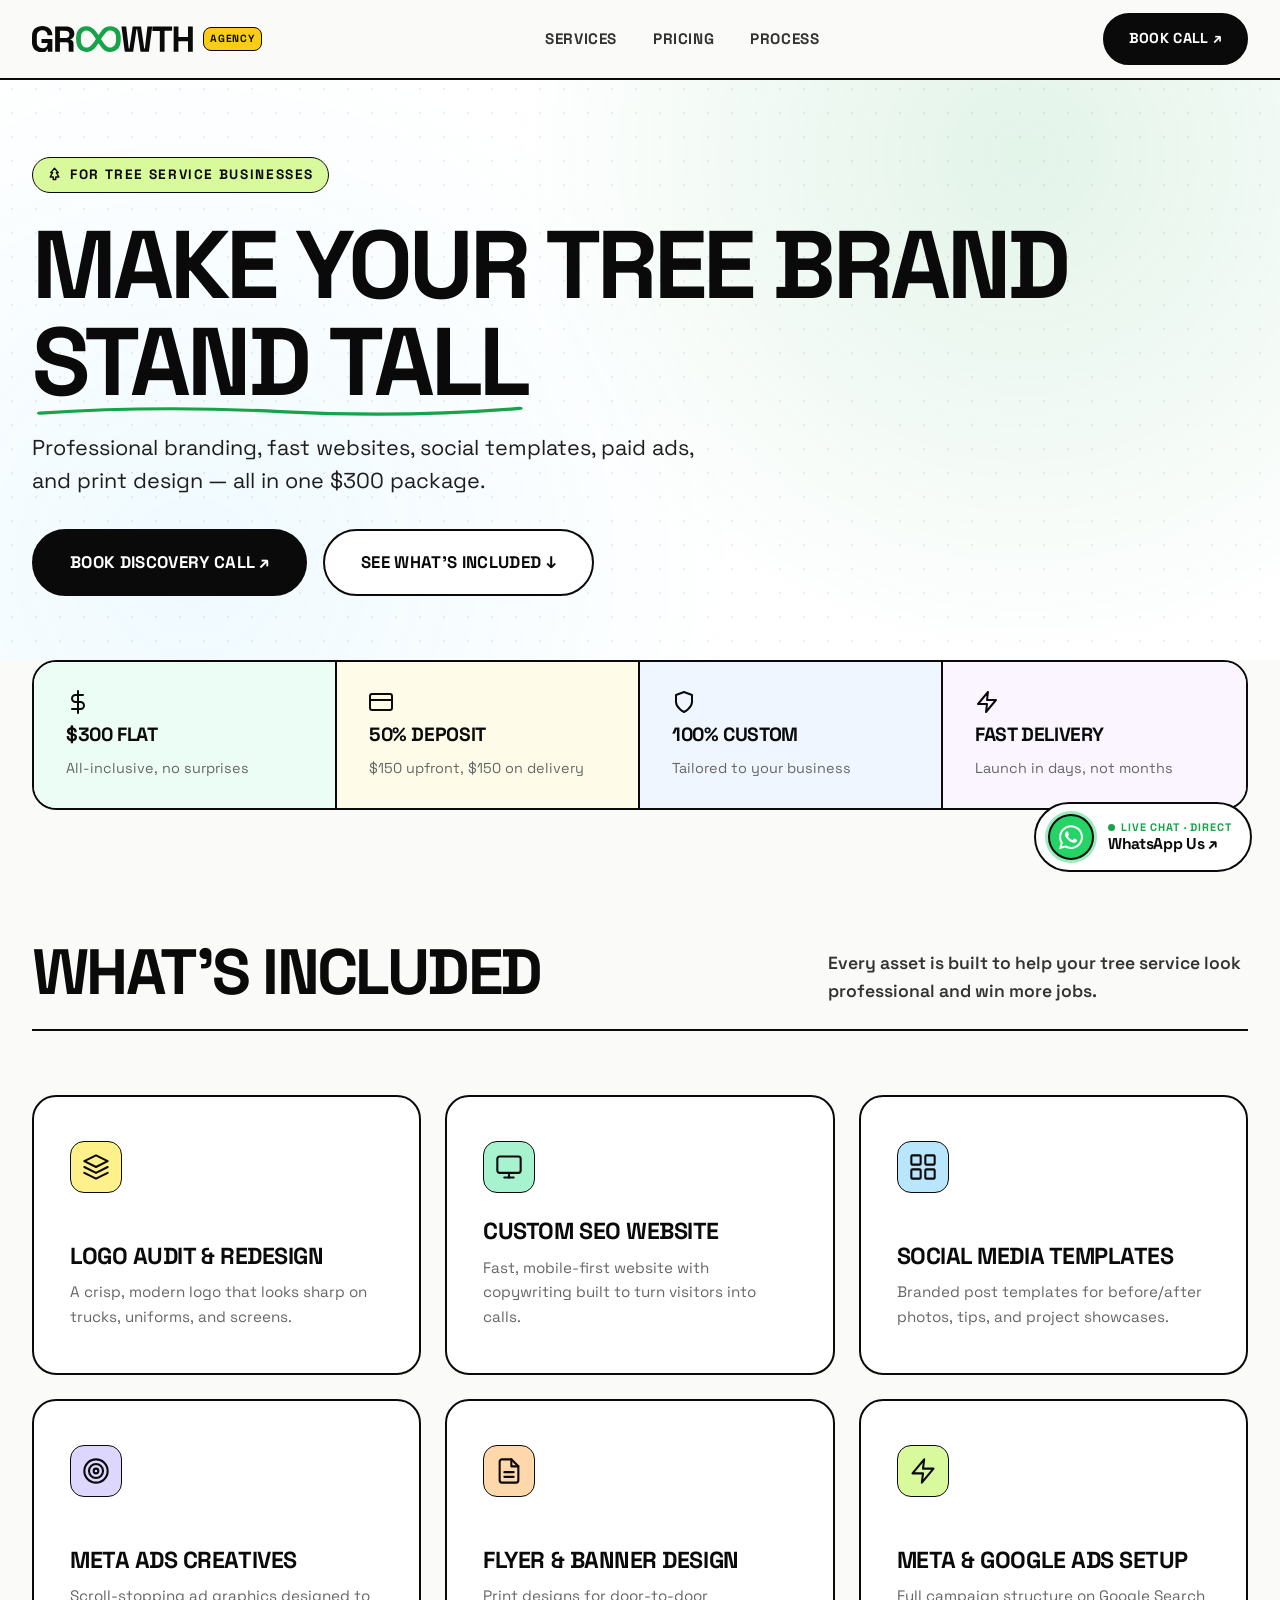
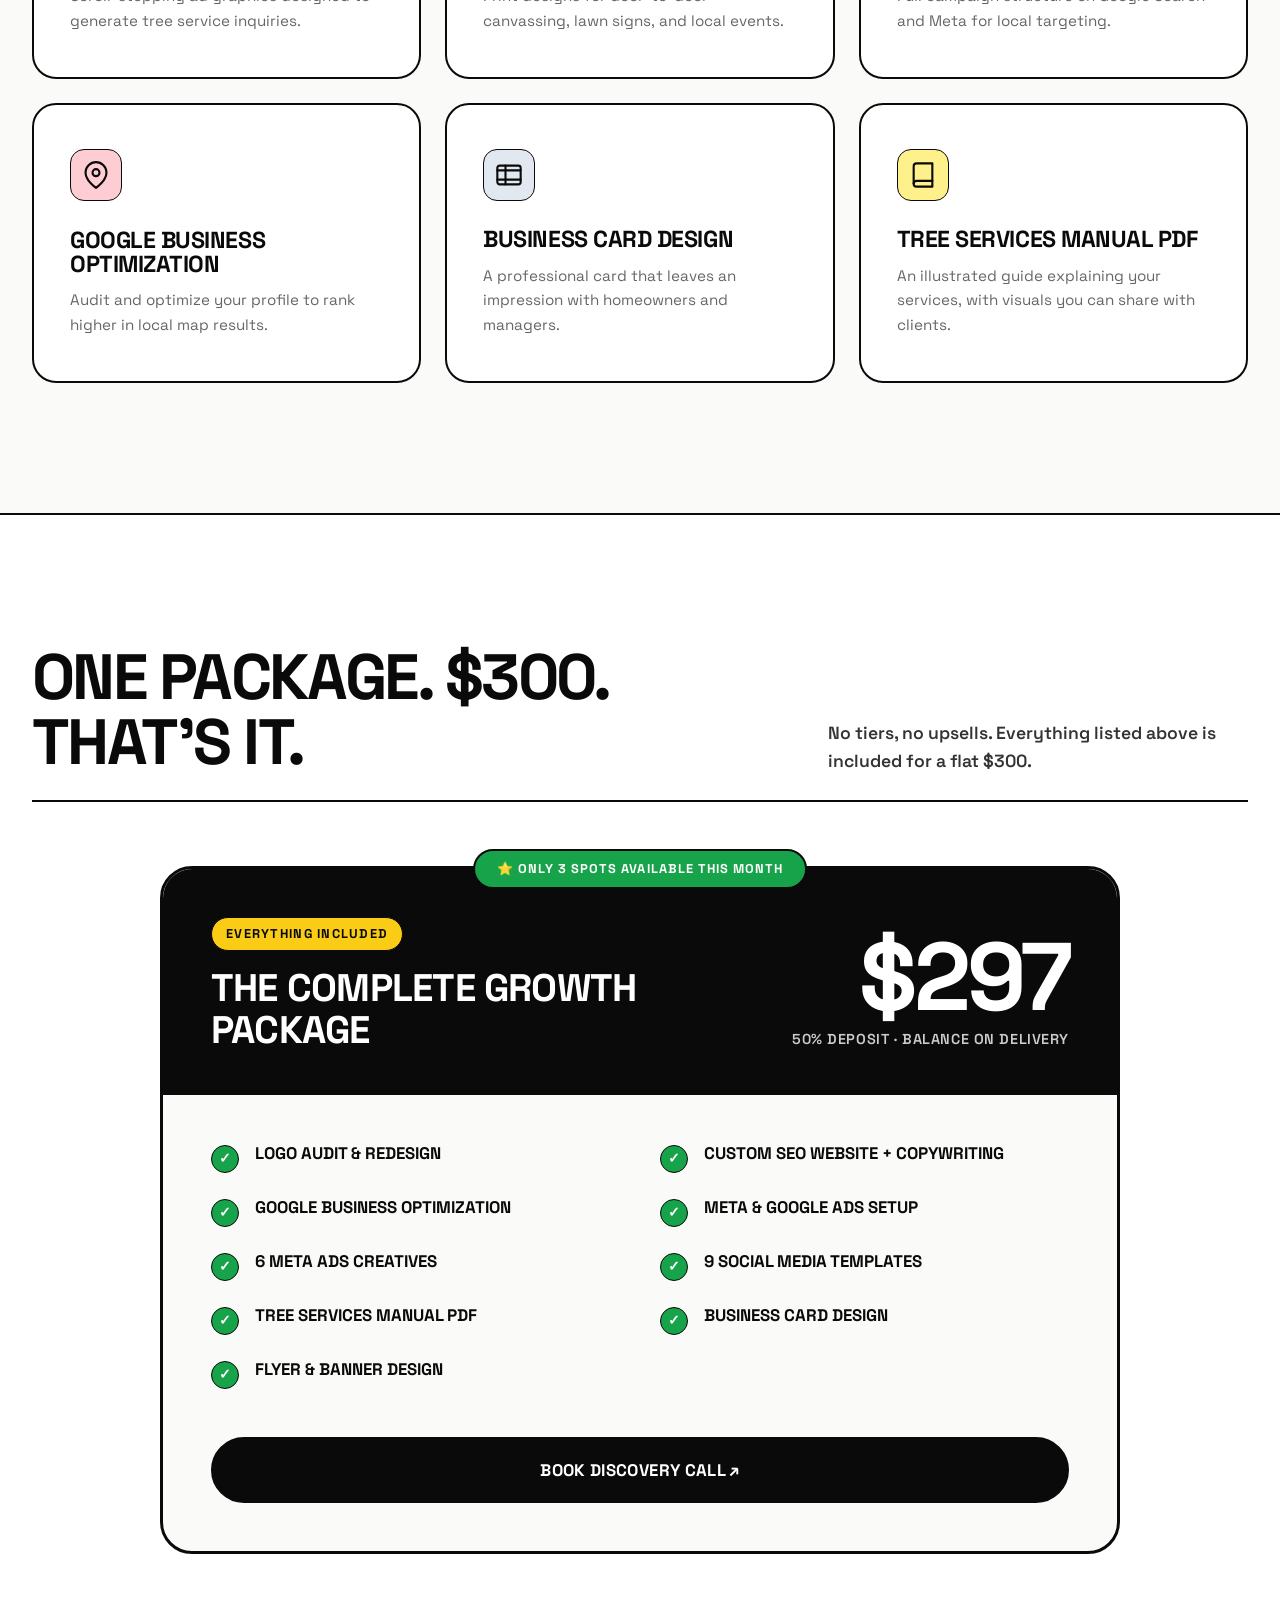
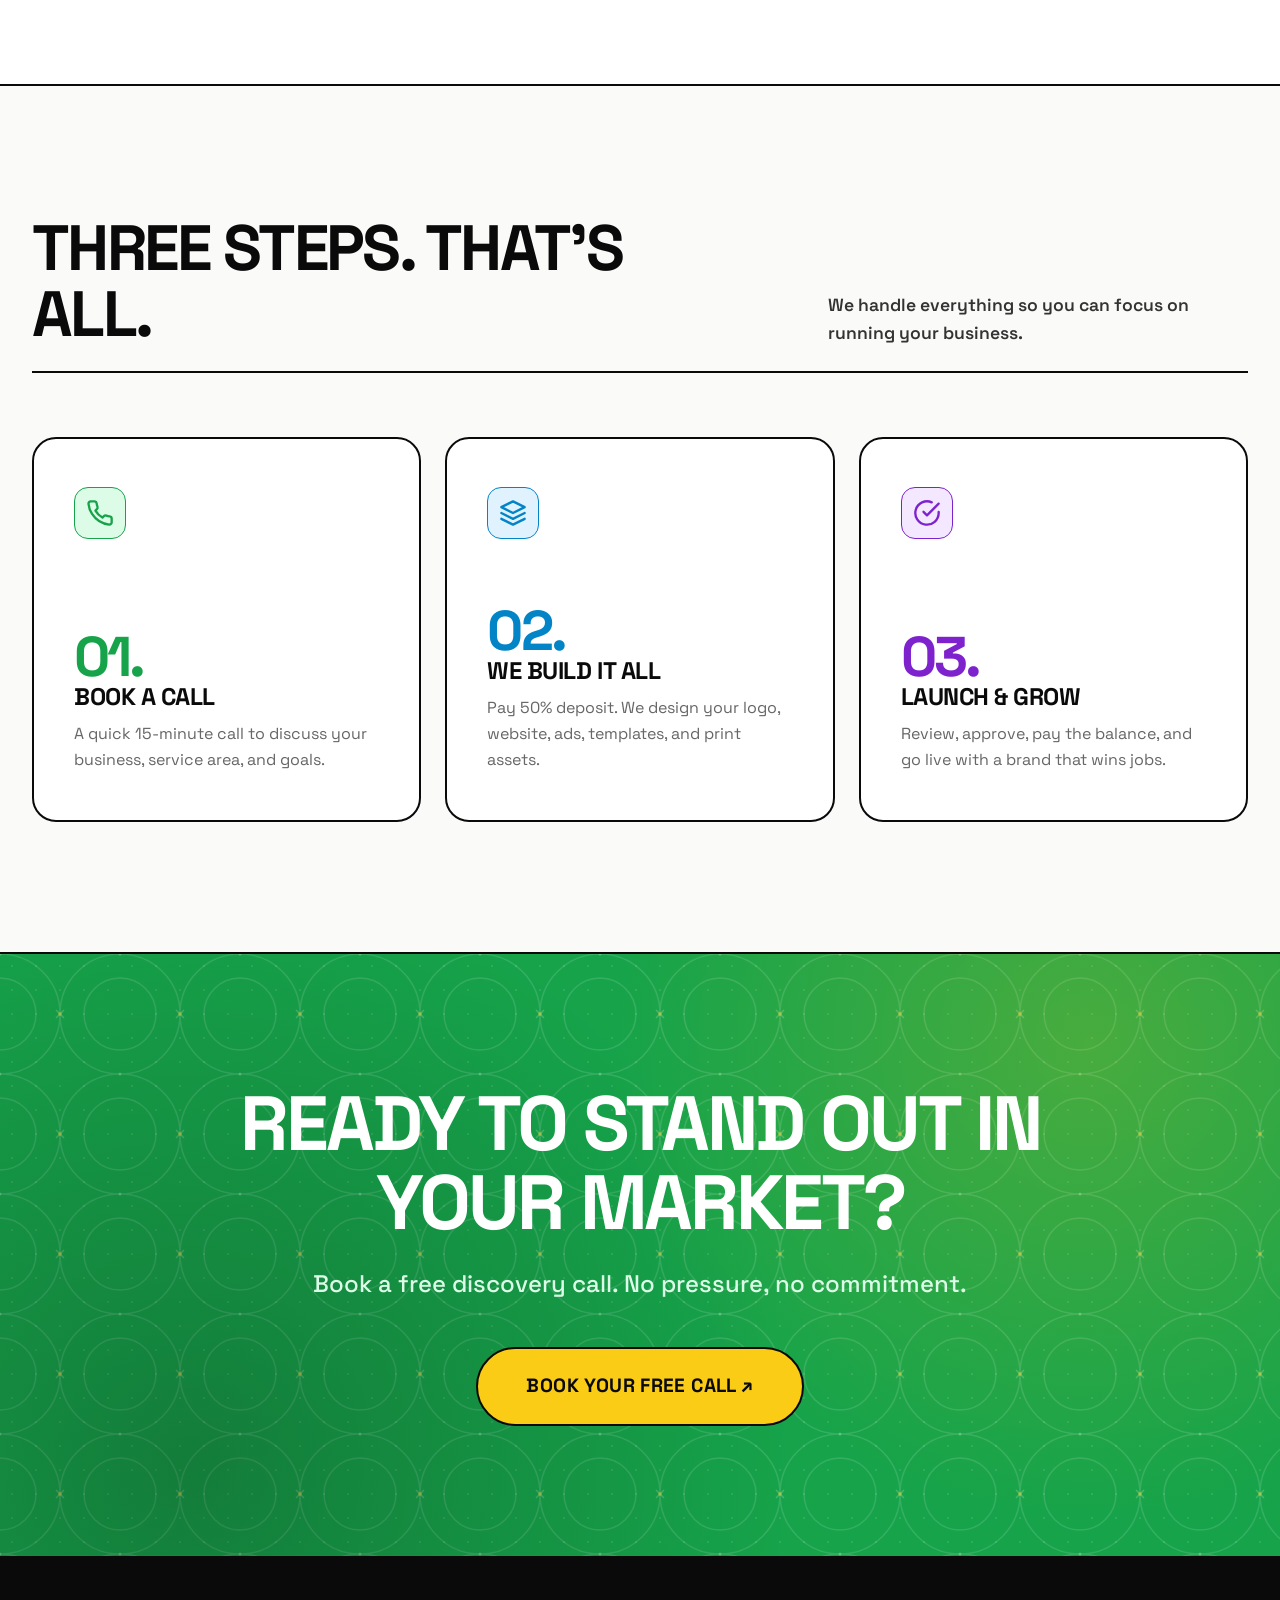
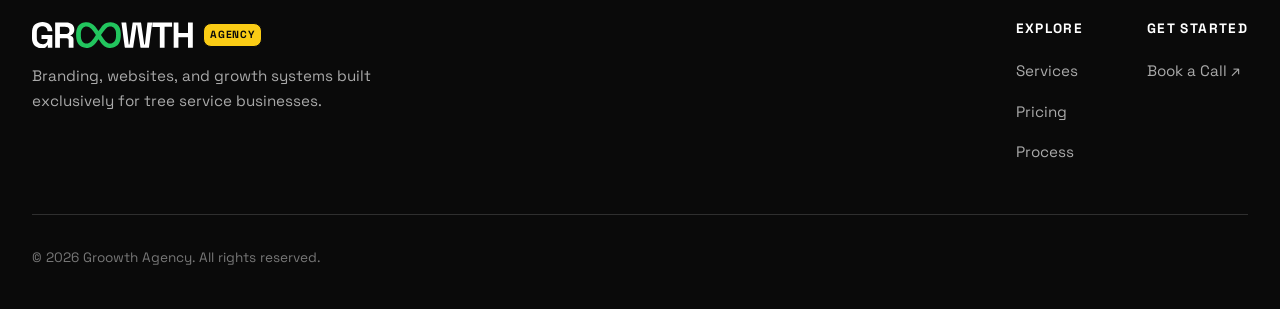
==== index.html @ 5b9cfdd3 "Update swiss-label badge SVG icon to evergreen tree icon" ====
<!DOCTYPE html>
<html lang="en">

<head>
    <meta charset="UTF-8">
    <meta name="viewport" content="width=device-width, initial-scale=1.0">

    <!-- SEO & Performance -->
    <title>Groowth — Branding & Growth for Tree Service Businesses</title>
    <meta name="description"
        content="We help tree service businesses stand out with professional branding, fast SEO websites, social media, paid ads, and print design. One $300 package covers everything.">
    <meta name="keywords"
        content="tree service branding, arborist marketing, tree service website design, tree care visual identity, tree company marketing">

    <!-- Open Graph -->
    <meta property="og:title" content="Groowth — Make Your Tree Brand Stand Tall">
    <meta property="og:description"
        content="Professional branding, SEO website, social media templates, paid ads creatives, and print design for tree service businesses. One package, $300.">
    <meta property="og:type" content="website">
    <meta property="og:locale" content="en_US">

    <!-- Twitter Card -->
    <meta name="twitter:card" content="summary_large_image">
    <meta name="twitter:title" content="Groowth — Make Your Tree Brand Stand Tall">
    <meta name="twitter:description"
        content="Professional branding, SEO website, social media templates, paid ads creatives, and print design for tree service businesses. One package, $300.">

    <!-- Space Grotesk Google Font -->
    <link rel="preconnect" href="https://fonts.googleapis.com">
    <link rel="preconnect" href="https://fonts.gstatic.com" crossorigin>
    <link href="https://fonts.googleapis.com/css2?family=Space+Grotesk:wght@400;500;600;700;800&display=swap"
        rel="stylesheet">

    <!-- Favicon -->
    <link rel="icon"
        href="data:image/svg+xml,<svg xmlns='http://www.w3.org/2000/svg' viewBox='0 0 100 100'><text y='.9em' font-size='90'>🌲</text></svg>">

    <!-- Styles -->
    <link rel="stylesheet" href="style.css">
</head>

<body>

    <!-- ====== Navigation ====== -->
    <header id="navbar" aria-label="Main Navigation">
        <div class="container nav-container">
            <a href="#" class="logo" aria-label="Groowth Home">
                <svg class="logo-svg" viewBox="0 0 1993 327" fill="none" xmlns="http://www.w3.org/2000/svg">
                    <path class="logo-accent-vector"
                        d="M822.926 111.334C834.736 95.1037 845.796 79.0437 857.756 63.7037C874.086 42.7537 892.686 23.9437 917.716 13.5637C965.316 -6.18627 1010.85 -1.48627 1052.52 28.9437C1076.59 46.5237 1090.03 72.1337 1095.05 100.934C1102.07 141.234 1102.49 182.014 1093.5 222.164C1086.06 255.384 1068.71 282.884 1039.75 301.764C1014.28 318.374 986.026 324.004 955.766 321.464C913.956 317.944 883.346 295.834 858.856 263.744C847.546 248.934 837.406 233.224 826.736 217.924C825.706 216.444 824.696 214.964 823.276 212.904C818.836 219.644 814.706 225.994 810.496 232.294C797.806 251.304 784.656 269.964 768.006 285.824C746.756 306.054 721.456 317.474 692.346 320.924C665.496 324.104 639.806 320.754 615.716 308.124C586.786 292.954 568.536 268.694 557.616 238.424C550.416 218.464 547.576 197.724 546.986 176.644C546.286 151.474 545.796 126.294 551.436 101.504C558.506 70.4437 572.786 43.7837 599.316 24.9337C617.816 11.7837 638.656 5.03373 661.176 2.86373C711.476 -1.97627 751.276 17.6337 782.596 55.7437C795.476 71.4137 806.686 88.4537 818.626 104.894C820.166 107.024 821.556 109.274 822.926 111.334ZM1041.44 150.694C1041.58 140.234 1040.74 121.294 1034.62 103.004C1023.06 68.4937 992.156 49.7937 958.426 56.9237C940.636 60.6837 926.506 70.8737 913.926 83.3437C891.166 105.904 873.796 132.604 856.606 159.384C855.706 160.784 856.046 163.974 857.066 165.474C868.166 181.884 879.076 198.454 890.906 214.324C903.186 230.804 917.026 245.954 934.866 256.784C952.636 267.574 971.456 270.724 991.346 263.574C1013.28 255.694 1025.95 239.004 1033.71 217.934C1040.68 198.994 1041.23 179.154 1041.44 150.694ZM605.776 157.044C605.776 164.544 605.446 172.054 605.836 179.524C606.906 200.064 611.066 219.714 622.406 237.414C637.496 260.964 664.666 271.954 691.726 265.204C710.466 260.524 724.656 248.874 737.606 235.434C758.176 214.074 774.606 189.594 790.116 164.474C790.976 163.074 790.546 159.984 789.536 158.474C779.996 144.224 770.406 129.994 760.436 116.044C747.606 98.0837 733.486 81.2337 715.056 68.6337C675.746 41.7437 627.686 57.4037 611.816 102.254C605.526 119.994 605.256 138.504 605.776 157.044Z"
                        fill="var(--accent-green)" />
                    <path
                        d="M1488.88 7.39374C1488.73 9.79374 1488.73 12.2537 1488.42 14.6737C1483.3 53.6637 1478.12 92.6437 1473 131.624C1468.08 169.124 1463.19 206.624 1458.31 244.134C1455.32 267.094 1452.23 290.044 1449.48 313.034C1448.91 317.814 1447.23 319.294 1442.35 319.254C1411.36 319.024 1380.36 319.054 1349.36 319.214C1345.32 319.234 1343.94 317.924 1343.39 314.034C1338.93 282.024 1334.46 250.024 1329.66 218.064C1322.91 173.094 1315.87 128.174 1308.99 83.2237C1307.1 70.8737 1305.23 58.5237 1303.65 46.1337C1303.21 42.6637 1302.19 41.3537 1298.48 41.2537C1294.53 41.1437 1294.24 43.3737 1293.85 46.1337C1289.16 78.9537 1284.57 111.784 1279.7 144.574C1273.63 185.434 1267.28 226.264 1261.11 267.114C1258.53 284.224 1256.09 301.364 1253.48 319.234C1250.11 319.234 1246.99 319.234 1243.87 319.234C1214.37 319.214 1184.88 319.124 1155.38 319.244C1151.39 319.264 1149.84 318.524 1149.25 313.994C1143.69 271.204 1137.7 228.474 1131.95 185.714C1127.11 149.724 1122.47 113.704 1117.67 77.7037C1114.81 56.2437 1111.81 34.7937 1108.89 13.3437C1108.62 11.3937 1108.52 9.41374 1108.3 7.01374C1110.16 6.87374 1111.6 6.68374 1113.04 6.68374C1129.54 6.67374 1146.04 6.81374 1162.53 6.63374C1166.31 6.59374 1167.67 7.66374 1168.1 11.5037C1171.77 44.6237 1175.63 77.7137 1179.47 110.814C1184.37 153.014 1189.33 195.214 1194.2 237.414C1195.67 250.154 1196.98 262.914 1198.21 275.684C1198.5 278.744 1199.52 280.004 1202.81 279.944C1205.9 279.884 1207.17 278.984 1207.63 275.824C1212.83 240.214 1218.13 204.624 1223.48 169.044C1227.3 143.674 1231.31 118.344 1235.09 92.9637C1239.01 66.6037 1242.78 40.2137 1246.56 13.8337C1247.58 6.68374 1247.48 6.66374 1254.61 6.66374C1284.77 6.65374 1314.94 6.73374 1345.1 6.53374C1349.46 6.50374 1351.1 7.72374 1351.73 12.1337C1358.52 59.7937 1365.53 107.424 1372.47 155.074C1378.3 195.124 1384.16 235.174 1389.87 275.244C1390.36 278.674 1391.35 280.094 1395.1 280.024C1398.75 279.954 1399.35 278.384 1399.7 275.244C1405.82 220.774 1412.08 166.314 1418.28 111.844C1422.1 78.2437 1425.89 44.6337 1429.64 11.0237C1429.92 8.48374 1430.21 6.61374 1433.58 6.64374C1451.41 6.79374 1469.24 6.76374 1487.07 6.81374C1487.52 6.81374 1487.98 7.09374 1488.88 7.39374Z"
                        fill="currentColor" />
                    <path
                        d="M252.605 115.454C249.625 115.604 247.995 115.754 246.375 115.754C230.545 115.764 214.705 115.584 198.875 115.864C194.295 115.944 192.715 114.844 192.195 110.034C191.385 102.484 190.345 94.6737 187.595 87.6837C181.005 70.9337 168.225 60.4237 150.905 55.8037C135.635 51.7237 120.255 51.6237 105.045 56.3637C79.0552 64.4637 64.9752 82.6637 61.0151 109.094C60.0551 115.494 59.8151 122.044 59.7751 128.524C59.6451 152.694 59.5751 176.864 59.8051 201.034C59.9651 218.344 63.5052 234.744 74.0252 249.104C83.3452 261.814 95.6952 269.614 111.095 272.544C124.495 275.104 137.985 275.414 151.285 272.154C176.175 266.044 191.765 245.604 192.555 218.604C192.635 215.814 192.565 213.024 192.565 209.584C167.325 209.584 142.595 209.584 117.545 209.584C117.545 192.704 117.545 176.494 117.545 159.974C119.185 159.864 120.475 159.704 121.765 159.704C163.435 159.694 205.105 159.734 246.765 159.624C250.495 159.614 252.005 160.384 251.995 164.544C251.895 213.214 251.975 261.894 252.015 310.564C252.015 313.194 252.015 315.824 252.015 318.854C233.085 318.854 214.845 318.854 195.945 318.854C195.945 309.254 195.945 299.684 195.945 290.024C191.415 289.204 188.135 288.964 185.805 293.484C176.545 311.384 161.445 321.624 141.765 324.334C108.045 328.984 75.9851 324.654 47.2651 304.614C24.3951 288.654 10.9251 266.374 4.61515 239.754C1.98515 228.644 0.245149 217.054 0.175149 205.664C-0.0248508 172.344 -0.444851 138.944 1.62515 105.724C3.40515 77.4137 14.4851 52.0637 35.7851 32.2037C48.0551 20.7537 62.5652 12.9537 78.5152 8.0537C112.215 -2.3063 146.145 -3.0563 179.755 8.0537C216.835 20.3037 239.475 46.3337 248.365 84.1137C250.725 94.1737 251.205 104.684 252.605 115.454Z"
                        fill="currentColor" />
                    <path
                        d="M346.075 318.974C325.875 318.974 306.585 318.974 286.855 318.974C286.855 215.084 286.855 111.224 286.855 6.91355C288.815 6.82355 290.595 6.67355 292.375 6.67355C336.375 6.65355 380.365 6.65355 424.365 6.64355C445.715 6.64355 466.235 10.3636 484.815 21.3636C508.745 35.5436 521.875 56.6836 523.655 84.5536C524.385 96.0436 524.436 107.524 520.975 118.744C514.686 139.174 501.575 153.694 482.705 163.284C481.075 164.114 479.085 164.634 477.935 165.904C476.775 167.204 475.915 169.274 475.965 170.974C476.005 172.054 477.905 173.134 479.075 174.074C479.555 174.454 480.315 174.544 480.965 174.654C499.705 177.854 513.736 191.024 514.105 213.164C514.686 248.134 514.265 283.124 514.265 318.664C494.505 318.664 474.825 318.664 454.465 318.664C454.465 316.024 454.465 313.404 454.465 310.794C454.465 283.124 454.505 255.454 454.465 227.794C454.445 210.374 446.455 201.614 429.005 201.344C402.685 200.944 376.345 201.354 350.015 201.254C345.915 201.234 345.935 203.614 345.935 206.434C345.955 225.934 345.945 245.434 345.975 264.934C345.995 280.934 346.045 296.934 346.085 312.934C346.085 314.754 346.075 316.554 346.075 318.974ZM345.935 147.644C373.485 147.644 400.325 148.684 427.025 147.264C443.635 146.374 456.775 137.264 461.605 120.104C463.415 113.674 463.605 106.644 463.615 99.8836C463.655 78.8336 448.855 61.9536 427.795 60.9936C402.545 59.8436 377.215 60.5236 351.925 60.1536C347.195 60.0836 345.685 61.4036 345.735 66.2836C346.005 90.7536 345.905 115.234 345.935 139.714C345.945 142.174 345.935 144.634 345.935 147.644Z"
                        fill="currentColor" />
                    <path
                        d="M1755.45 6.69358C1774.55 6.69358 1792.85 6.63358 1811.16 6.83358C1812.25 6.84358 1814.06 8.74358 1814.26 9.97358C1814.74 12.9036 1814.48 15.9536 1814.48 18.9536C1814.51 56.4536 1814.57 93.9636 1814.48 131.464C1814.47 135.114 1815.1 136.774 1819.33 136.754C1855.66 136.564 1891.99 136.614 1928.33 136.574C1929.62 136.574 1930.91 136.354 1932.9 136.174C1932.9 93.0536 1932.9 50.1536 1932.9 6.63358C1935.41 6.63358 1937.19 6.63358 1938.98 6.63358C1954.81 6.64358 1970.65 6.82358 1986.48 6.54358C1991.25 6.45358 1992.62 7.76358 1992.61 12.6036C1992.45 85.1136 1992.49 157.624 1992.49 230.124C1992.49 257.794 1992.51 285.464 1992.53 313.134C1992.53 314.924 1992.53 316.714 1992.53 318.894C1972.4 318.894 1952.86 318.894 1932.86 318.894C1932.86 316.664 1932.86 314.714 1932.86 312.754C1932.88 273.584 1932.84 234.414 1933.02 195.244C1933.04 190.794 1932.01 189.224 1927.26 189.254C1891.43 189.444 1855.6 189.444 1819.77 189.244C1815.07 189.214 1814.35 190.984 1814.37 195.104C1814.51 233.944 1814.47 272.774 1814.49 311.614C1814.49 313.894 1814.49 316.184 1814.49 318.854C1794.42 318.854 1775.02 318.854 1755.46 318.854C1755.45 214.894 1755.45 111.134 1755.45 6.69358Z"
                        fill="currentColor" />
                    <path
                        d="M1642.71 60.1435C1642.71 146.814 1642.71 232.594 1642.71 318.814C1623.02 318.814 1603.79 318.814 1583.93 318.814C1583.93 232.814 1583.93 146.914 1583.93 60.4135C1552.93 60.4135 1522.54 60.4135 1491.58 60.4135C1491.58 55.7235 1491.59 51.6235 1491.58 47.5135C1491.53 36.0135 1491.43 24.5135 1491.43 13.0135C1491.43 6.66355 1491.5 6.63355 1498.11 6.63355C1569.26 6.64355 1640.42 6.65355 1711.57 6.66355C1718.24 6.66355 1724.91 6.80355 1731.56 6.55355C1735.14 6.42355 1736.09 7.75355 1736.05 11.1735C1735.88 25.8335 1735.79 40.5035 1736.01 55.1735C1736.07 59.2235 1734.78 60.2835 1730.91 60.2635C1703.75 60.1135 1676.59 60.1635 1649.42 60.1435C1647.47 60.1435 1645.51 60.1435 1642.71 60.1435Z"
                        fill="currentColor" />
                </svg> <span class="logo-badge">AGENCY</span>
            </a>

            <nav class="nav-links" aria-label="Desktop Menu">
                <a href="#services">Services</a>
                <a href="#package">Pricing</a>
                <a href="#process">Process</a>
            </nav>

            <div class="nav-cta-wrap">
                <a href="https://cal.com/haythem-rais/discovery-call" class="btn btn-primary btn-nav" target="_blank"
                    rel="noopener noreferrer">
                    Book Call ↗
                </a>
                <button class="menu-toggle" id="menuToggle" aria-label="Toggle Menu" aria-expanded="false">
                    Menu ↓
                </button>
            </div>
        </div>
    </header>

    <!-- Mobile Dropdown Menu -->
    <div class="mobile-menu" id="mobileMenu" aria-hidden="true">
        <a href="#services" class="mobile-link">Services</a>
        <a href="#package" class="mobile-link">Pricing</a>
        <a href="#process" class="mobile-link">Process</a>
    </div>

    <!-- ====== Hero Section ====== -->
    <section id="hero">

        <div class="container">
            <div class="hero-badge-row">
                <span class="swiss-label">
                    <svg width="15" height="15" viewBox="0 0 24 24" fill="none" stroke="currentColor" stroke-width="2.2" stroke-linecap="round" stroke-linejoin="round">
                        <path d="M12 2L6 9h3l-4 7h5v4h4v-4h5l-4-7h3z" />
                    </svg>
                    FOR TREE SERVICE BUSINESSES
                </span>
            </div>

            <h1 class="reveal">Make Your Tree Brand <span class="highlight-underline">Stand&nbsp;Tall<svg
                        class="brush-svg" viewBox="0 0 300 20" preserveAspectRatio="none">
                        <path d="M5 14 Q 75 4, 150 12 T 295 8" fill="none" stroke="var(--accent-green)" stroke-width="4"
                            stroke-linecap="round" />
                    </svg></span></h1>
            <p class="hero-sub reveal reveal-delay-1">Professional branding, fast websites, social templates, paid ads,
                and print design — all in one $300 package.</p>

            <div class="hero-actions reveal reveal-delay-2">
                <a href="https://cal.com/haythem-rais/discovery-call" class="btn btn-primary" target="_blank"
                    rel="noopener noreferrer">
                    Book Discovery Call ↗
                </a>
                <a href="#package" class="btn btn-secondary">
                    See What's Included ↓
                </a>
            </div>
        </div>
    </section>

    <!-- ====== Highlights Strip ====== -->
    <div class="swiss-strip">
        <div class="strip-item">
            <svg class="strip-icon" width="24" height="24" viewBox="0 0 24 24" fill="none" stroke="currentColor"
                stroke-width="2" stroke-linecap="round" stroke-linejoin="round">
                <line x1="12" y1="1" x2="12" y2="23" />
                <path d="M17 5H9.5a3.5 3.5 0 0 0 0 7h5a3.5 3.5 0 0 1 0 7H6" />
            </svg>
            <span class="strip-label">$300 Flat</span>
            <span class="strip-desc">All-inclusive, no surprises</span>
        </div>
        <div class="strip-item">
            <svg class="strip-icon" width="24" height="24" viewBox="0 0 24 24" fill="none" stroke="currentColor"
                stroke-width="2" stroke-linecap="round" stroke-linejoin="round">
                <rect x="1" y="4" width="22" height="16" rx="2" ry="2" />
                <line x1="1" y1="10" x2="23" y2="10" />
            </svg>
            <span class="strip-label">50% Deposit</span>
            <span class="strip-desc">$150 upfront, $150 on delivery</span>
        </div>
        <div class="strip-item">
            <svg class="strip-icon" width="24" height="24" viewBox="0 0 24 24" fill="none" stroke="currentColor"
                stroke-width="2" stroke-linecap="round" stroke-linejoin="round">
                <path d="M12 22s8-4 8-10V5l-8-3-8 3v7c0 6 8 10 8 10z" />
            </svg>
            <span class="strip-label">100% Custom</span>
            <span class="strip-desc">Tailored to your business</span>
        </div>
        <div class="strip-item">
            <svg class="strip-icon" width="24" height="24" viewBox="0 0 24 24" fill="none" stroke="currentColor"
                stroke-width="2" stroke-linecap="round" stroke-linejoin="round">
                <polygon points="13 2 3 14 12 14 11 22 21 10 12 10 13 2" />
            </svg>
            <span class="strip-label">Fast Delivery</span>
            <span class="strip-desc">Launch in days, not months</span>
        </div>
    </div>

    <!-- ====== Services Grid ====== -->
    <section id="services" class="section-padding">
        <div class="container">
            <div class="swiss-header reveal">
                <div class="swiss-header-left">
                    <h2>WHAT'S INCLUDED</h2>
                </div>
                <div class="swiss-header-right">
                    <p>Every asset is built to help your tree service look professional and win more jobs.</p>
                </div>
            </div>

            <div class="services-table">
                <article class="service-cell reveal" style="--i:0">
                    <div class="cell-icon">
                        <svg width="28" height="28" viewBox="0 0 24 24" fill="none" stroke="currentColor"
                            stroke-width="1.8" stroke-linecap="round" stroke-linejoin="round">
                            <path d="M12 2L2 7l10 5 10-5-10-5z" />
                            <path d="M2 17l10 5 10-5" />
                            <path d="M2 12l10 5 10-5" />
                        </svg>
                    </div>
                    <div>
                        <h3>Logo Audit &amp; Redesign</h3>
                        <p>A crisp, modern logo that looks sharp on trucks, uniforms, and screens.</p>
                    </div>
                </article>

                <article class="service-cell reveal" style="--i:1">
                    <div class="cell-icon">
                        <svg width="28" height="28" viewBox="0 0 24 24" fill="none" stroke="currentColor"
                            stroke-width="1.8" stroke-linecap="round" stroke-linejoin="round">
                            <rect x="2" y="3" width="20" height="14" rx="2" ry="2" />
                            <line x1="8" y1="21" x2="16" y2="21" />
                            <line x1="12" y1="17" x2="12" y2="21" />
                        </svg>
                    </div>
                    <div>
                        <h3>Custom SEO Website</h3>
                        <p>Fast, mobile-first website with copywriting built to turn visitors into calls.</p>
                    </div>
                </article>

                <article class="service-cell reveal" style="--i:2">
                    <div class="cell-icon">
                        <svg width="28" height="28" viewBox="0 0 24 24" fill="none" stroke="currentColor"
                            stroke-width="1.8" stroke-linecap="round" stroke-linejoin="round">
                            <rect x="2" y="2" width="8" height="8" rx="1" />
                            <rect x="14" y="2" width="8" height="8" rx="1" />
                            <rect x="2" y="14" width="8" height="8" rx="1" />
                            <rect x="14" y="14" width="8" height="8" rx="1" />
                        </svg>
                    </div>
                    <div>
                        <h3>Social Media Templates</h3>
                        <p>Branded post templates for before/after photos, tips, and project showcases.</p>
                    </div>
                </article>

                <article class="service-cell reveal" style="--i:3">
                    <div class="cell-icon">
                        <svg width="28" height="28" viewBox="0 0 24 24" fill="none" stroke="currentColor"
                            stroke-width="1.8" stroke-linecap="round" stroke-linejoin="round">
                            <circle cx="12" cy="12" r="10" />
                            <circle cx="12" cy="12" r="6" />
                            <circle cx="12" cy="12" r="2" />
                        </svg>
                    </div>
                    <div>
                        <h3>Meta Ads Creatives</h3>
                        <p>Scroll-stopping ad graphics designed to generate tree service inquiries.</p>
                    </div>
                </article>

                <article class="service-cell reveal" style="--i:4">
                    <div class="cell-icon">
                        <svg width="28" height="28" viewBox="0 0 24 24" fill="none" stroke="currentColor"
                            stroke-width="1.8" stroke-linecap="round" stroke-linejoin="round">
                            <path d="M14 2H6a2 2 0 0 0-2 2v16a2 2 0 0 0 2 2h12a2 2 0 0 0 2-2V8z" />
                            <polyline points="14 2 14 8 20 8" />
                            <line x1="16" y1="13" x2="8" y2="13" />
                            <line x1="16" y1="17" x2="8" y2="17" />
                        </svg>
                    </div>
                    <div>
                        <h3>Flyer &amp; Banner Design</h3>
                        <p>Print designs for door-to-door canvassing, lawn signs, and local events.</p>
                    </div>
                </article>

                <article class="service-cell reveal" style="--i:5">
                    <div class="cell-icon">
                        <svg width="28" height="28" viewBox="0 0 24 24" fill="none" stroke="currentColor"
                            stroke-width="1.8" stroke-linecap="round" stroke-linejoin="round">
                            <polygon points="13 2 3 14 12 14 11 22 21 10 12 10 13 2" />
                        </svg>
                    </div>
                    <div>
                        <h3>Meta &amp; Google Ads Setup</h3>
                        <p>Full campaign structure on Google Search and Meta for local targeting.</p>
                    </div>
                </article>

                <article class="service-cell reveal" style="--i:6">
                    <div class="cell-icon">
                        <svg width="28" height="28" viewBox="0 0 24 24" fill="none" stroke="currentColor"
                            stroke-width="1.8" stroke-linecap="round" stroke-linejoin="round">
                            <path d="M21 10c0 7-9 13-9 13s-9-6-9-13a9 9 0 0 1 18 0z" />
                            <circle cx="12" cy="10" r="3" />
                        </svg>
                    </div>
                    <div>
                        <h3>Google Business Optimization</h3>
                        <p>Audit and optimize your profile to rank higher in local map results.</p>
                    </div>
                </article>

                <article class="service-cell reveal" style="--i:7">
                    <div class="cell-icon">
                        <svg width="28" height="28" viewBox="0 0 24 24" fill="none" stroke="currentColor"
                            stroke-width="1.8" stroke-linecap="round" stroke-linejoin="round">
                            <rect x="2" y="4" width="20" height="16" rx="2" />
                            <path d="M2 8h20" />
                            <path d="M2 16h20" />
                            <path d="M9 4v16" />
                        </svg>
                    </div>
                    <div>
                        <h3>Business Card Design</h3>
                        <p>A professional card that leaves an impression with homeowners and managers.</p>
                    </div>
                </article>

                <article class="service-cell reveal" style="--i:8">
                    <div class="cell-icon">
                        <svg width="28" height="28" viewBox="0 0 24 24" fill="none" stroke="currentColor"
                            stroke-width="1.8" stroke-linecap="round" stroke-linejoin="round">
                            <path d="M4 19.5A2.5 2.5 0 0 1 6.5 17H20" />
                            <path d="M6.5 2H20v20H6.5A2.5 2.5 0 0 1 4 19.5v-15A2.5 2.5 0 0 1 6.5 2z" />
                        </svg>
                    </div>
                    <div>
                        <h3>Tree Services Manual PDF</h3>
                        <p>An illustrated guide explaining your services, with visuals you can share with clients.</p>
                    </div>
                </article>
            </div>
        </div>
    </section>

    <!-- ====== The $300 Package Card ====== -->
    <section id="package">
        <div class="container">
            <div class="swiss-header reveal">
                <div class="swiss-header-left">
                    <h2>ONE PACKAGE. $300. THAT'S IT.</h2>
                </div>
                <div class="swiss-header-right">
                    <p>No tiers, no upsells. Everything listed above is included for a flat $300.</p>
                </div>
            </div>

            <div class="package-wrapper">
                <div class="package-card reveal">
                    <div class="pkg-top-urgency-badge"><span class="badge-star">⭐</span> ONLY 3 SPOTS AVAILABLE THIS
                        MONTH</div>
                    <!-- Card Header -->
                    <div class="package-card-header">
                        <div class="pkg-title-wrap">
                            <span class="pkg-tag">EVERYTHING INCLUDED</span>
                            <h3>THE COMPLETE GROWTH PACKAGE</h3>
                        </div>
                        <div class="pkg-price-wrap">
                            <span class="pkg-price" data-count="300" data-prefix="$">$300</span>
                            <span class="pkg-terms">50% DEPOSIT · BALANCE ON DELIVERY</span>
                        </div>
                    </div>

                    <!-- Card Body -->
                    <div class="package-card-body">
                        <div class="deliverables-grid">
                            <div class="deliverable-item reveal" style="--i:0">
                                <span class="check-box">✓</span>
                                <div class="deliverable-text">
                                    <span class="deliv-title">Logo Audit &amp; Redesign</span>
                                </div>
                            </div>
                            <div class="deliverable-item reveal" style="--i:1">
                                <span class="check-box">✓</span>
                                <div class="deliverable-text">
                                    <span class="deliv-title">Custom SEO Website + Copywriting</span>
                                </div>
                            </div>
                            <div class="deliverable-item reveal" style="--i:2">
                                <span class="check-box">✓</span>
                                <div class="deliverable-text">
                                    <span class="deliv-title">Google Business Optimization</span>
                                </div>
                            </div>
                            <div class="deliverable-item reveal" style="--i:3">
                                <span class="check-box">✓</span>
                                <div class="deliverable-text">
                                    <span class="deliv-title">Meta &amp; Google Ads Setup</span>
                                </div>
                            </div>
                            <div class="deliverable-item reveal" style="--i:4">
                                <span class="check-box">✓</span>
                                <div class="deliverable-text">
                                    <span class="deliv-title">6 Meta Ads Creatives</span>
                                </div>
                            </div>
                            <div class="deliverable-item reveal" style="--i:5">
                                <span class="check-box">✓</span>
                                <div class="deliverable-text">
                                    <span class="deliv-title">9 Social Media Templates</span>
                                </div>
                            </div>
                            <div class="deliverable-item reveal" style="--i:6">
                                <span class="check-box">✓</span>
                                <div class="deliverable-text">
                                    <span class="deliv-title">Tree Services Manual PDF</span>
                                </div>
                            </div>
                            <div class="deliverable-item reveal" style="--i:7">
                                <span class="check-box">✓</span>
                                <div class="deliverable-text">
                                    <span class="deliv-title">Business Card Design</span>
                                </div>
                            </div>
                            <div class="deliverable-item reveal" style="--i:8">
                                <span class="check-box">✓</span>
                                <div class="deliverable-text">
                                    <span class="deliv-title">Flyer &amp; Banner Design</span>
                                </div>
                            </div>
                        </div>

                        <a href="https://cal.com/haythem-rais/discovery-call" class="btn btn-primary btn-full"
                            target="_blank" rel="noopener noreferrer">
                            BOOK DISCOVERY CALL ↗
                        </a>
                    </div>
                </div>
            </div>
        </div>
    </section>

    <!-- ====== Process Section ====== -->
    <section id="process" class="section-padding">
        <div class="container">
            <div class="swiss-header reveal">
                <div class="swiss-header-left">
                    <h2>THREE STEPS. THAT'S ALL.</h2>
                </div>
                <div class="swiss-header-right">
                    <p>We handle everything so you can focus on running your business.</p>
                </div>
            </div>

            <div class="process-grid">
                <div class="process-step reveal reveal-delay-1">
                    <div class="step-icon-wrap">
                        <svg width="28" height="28" viewBox="0 0 24 24" fill="none" stroke="currentColor"
                            stroke-width="2" stroke-linecap="round" stroke-linejoin="round">
                            <path
                                d="M22 16.92v3a2 2 0 0 1-2.18 2 19.79 19.79 0 0 1-8.63-3.07 19.5 19.5 0 0 1-6-6 19.79 19.79 0 0 1-3.07-8.67A2 2 0 0 1 4.11 2h3a2 2 0 0 1 2 1.72c.127.96.361 1.903.7 2.81a2 2 0 0 1-.45 2.11L8.09 9.91a16 16 0 0 0 6 6l1.27-1.27a2 2 0 0 1 2.11-.45c.907.339 1.85.573 2.81.7A2 2 0 0 1 22 16.92z" />
                        </svg>
                    </div>
                    <div class="step-content">
                        <div class="step-num-large">01.</div>
                        <h3>Book a Call</h3>
                        <p>A quick 15-minute call to discuss your business, service area, and goals.</p>
                    </div>
                </div>

                <div class="process-step reveal reveal-delay-2">
                    <div class="step-icon-wrap">
                        <svg width="28" height="28" viewBox="0 0 24 24" fill="none" stroke="currentColor"
                            stroke-width="2" stroke-linecap="round" stroke-linejoin="round">
                            <polygon points="12 2 2 7 12 12 22 7 12 2" />
                            <polyline points="2 17 12 22 22 17" />
                            <polyline points="2 12 12 17 22 12" />
                        </svg>
                    </div>
                    <div class="step-content">
                        <div class="step-num-large">02.</div>
                        <h3>We Build It All</h3>
                        <p>Pay 50% deposit. We design your logo, website, ads, templates, and print assets.</p>
                    </div>
                </div>

                <div class="process-step reveal reveal-delay-3">
                    <div class="step-icon-wrap">
                        <svg width="28" height="28" viewBox="0 0 24 24" fill="none" stroke="currentColor"
                            stroke-width="2" stroke-linecap="round" stroke-linejoin="round">
                            <path d="M22 11.08V12a10 10 0 1 1-5.93-9.14" />
                            <polyline points="22 4 12 14.01 9 11.01" />
                        </svg>
                    </div>
                    <div class="step-content">
                        <div class="step-num-large">03.</div>
                        <h3>Launch &amp; Grow</h3>
                        <p>Review, approve, pay the balance, and go live with a brand that wins jobs.</p>
                    </div>
                </div>
            </div>
        </div>
    </section>

    <!-- ====== Final CTA ====== -->
    <section id="final-cta">
        <div class="container">
            <div class="final-cta-content reveal">
                <h2>READY TO STAND OUT IN YOUR MARKET?</h2>
                <p>Book a free discovery call. No pressure, no commitment.</p>
                <a href="https://cal.com/haythem-rais/discovery-call" class="btn btn-white-punchy" target="_blank"
                    rel="noopener noreferrer">
                    BOOK YOUR FREE CALL ↗
                </a>
            </div>
        </div>
    </section>

    <!-- ====== Footer ====== -->
    <footer>
        <div class="container">
            <div class="footer-top">
                <div class="footer-brand">
                    <a href="#" class="logo">
                        <svg class="logo-svg" viewBox="0 0 1993 327" fill="none" xmlns="http://www.w3.org/2000/svg">
                            <path class="logo-accent-vector"
                                d="M822.926 111.334C834.736 95.1037 845.796 79.0437 857.756 63.7037C874.086 42.7537 892.686 23.9437 917.716 13.5637C965.316 -6.18627 1010.85 -1.48627 1052.52 28.9437C1076.59 46.5237 1090.03 72.1337 1095.05 100.934C1102.07 141.234 1102.49 182.014 1093.5 222.164C1086.06 255.384 1068.71 282.884 1039.75 301.764C1014.28 318.374 986.026 324.004 955.766 321.464C913.956 317.944 883.346 295.834 858.856 263.744C847.546 248.934 837.406 233.224 826.736 217.924C825.706 216.444 824.696 214.964 823.276 212.904C818.836 219.644 814.706 225.994 810.496 232.294C797.806 251.304 784.656 269.964 768.006 285.824C746.756 306.054 721.456 317.474 692.346 320.924C665.496 324.104 639.806 320.754 615.716 308.124C586.786 292.954 568.536 268.694 557.616 238.424C550.416 218.464 547.576 197.724 546.986 176.644C546.286 151.474 545.796 126.294 551.436 101.504C558.506 70.4437 572.786 43.7837 599.316 24.9337C617.816 11.7837 638.656 5.03373 661.176 2.86373C711.476 -1.97627 751.276 17.6337 782.596 55.7437C795.476 71.4137 806.686 88.4537 818.626 104.894C820.166 107.024 821.556 109.274 822.926 111.334ZM1041.44 150.694C1041.58 140.234 1040.74 121.294 1034.62 103.004C1023.06 68.4937 992.156 49.7937 958.426 56.9237C940.636 60.6837 926.506 70.8737 913.926 83.3437C891.166 105.904 873.796 132.604 856.606 159.384C855.706 160.784 856.046 163.974 857.066 165.474C868.166 181.884 879.076 198.454 890.906 214.324C903.186 230.804 917.026 245.954 934.866 256.784C952.636 267.574 971.456 270.724 991.346 263.574C1013.28 255.694 1025.95 239.004 1033.71 217.934C1040.68 198.994 1041.23 179.154 1041.44 150.694ZM605.776 157.044C605.776 164.544 605.446 172.054 605.836 179.524C606.906 200.064 611.066 219.714 622.406 237.414C637.496 260.964 664.666 271.954 691.726 265.204C710.466 260.524 724.656 248.874 737.606 235.434C758.176 214.074 774.606 189.594 790.116 164.474C790.976 163.074 790.546 159.984 789.536 158.474C779.996 144.224 770.406 129.994 760.436 116.044C747.606 98.0837 733.486 81.2337 715.056 68.6337C675.746 41.7437 627.686 57.4037 611.816 102.254C605.526 119.994 605.256 138.504 605.776 157.044Z"
                                fill="var(--accent-green)" />
                            <path
                                d="M1488.88 7.39374C1488.73 9.79374 1488.73 12.2537 1488.42 14.6737C1483.3 53.6637 1478.12 92.6437 1473 131.624C1468.08 169.124 1463.19 206.624 1458.31 244.134C1455.32 267.094 1452.23 290.044 1449.48 313.034C1448.91 317.814 1447.23 319.294 1442.35 319.254C1411.36 319.024 1380.36 319.054 1349.36 319.214C1345.32 319.234 1343.94 317.924 1343.39 314.034C1338.93 282.024 1334.46 250.024 1329.66 218.064C1322.91 173.094 1315.87 128.174 1308.99 83.2237C1307.1 70.8737 1305.23 58.5237 1303.65 46.1337C1303.21 42.6637 1302.19 41.3537 1298.48 41.2537C1294.53 41.1437 1294.24 43.3737 1293.85 46.1337C1289.16 78.9537 1284.57 111.784 1279.7 144.574C1273.63 185.434 1267.28 226.264 1261.11 267.114C1258.53 284.224 1256.09 301.364 1253.48 319.234C1250.11 319.234 1246.99 319.234 1243.87 319.234C1214.37 319.214 1184.88 319.124 1155.38 319.244C1151.39 319.264 1149.84 318.524 1149.25 313.994C1143.69 271.204 1137.7 228.474 1131.95 185.714C1127.11 149.724 1122.47 113.704 1117.67 77.7037C1114.81 56.2437 1111.81 34.7937 1108.89 13.3437C1108.62 11.3937 1108.52 9.41374 1108.3 7.01374C1110.16 6.87374 1111.6 6.68374 1113.04 6.68374C1129.54 6.67374 1146.04 6.81374 1162.53 6.63374C1166.31 6.59374 1167.67 7.66374 1168.1 11.5037C1171.77 44.6237 1175.63 77.7137 1179.47 110.814C1184.37 153.014 1189.33 195.214 1194.2 237.414C1195.67 250.154 1196.98 262.914 1198.21 275.684C1198.5 278.744 1199.52 280.004 1202.81 279.944C1205.9 279.884 1207.17 278.984 1207.63 275.824C1212.83 240.214 1218.13 204.624 1223.48 169.044C1227.3 143.674 1231.31 118.344 1235.09 92.9637C1239.01 66.6037 1242.78 40.2137 1246.56 13.8337C1247.58 6.68374 1247.48 6.66374 1254.61 6.66374C1284.77 6.65374 1314.94 6.73374 1345.1 6.53374C1349.46 6.50374 1351.1 7.72374 1351.73 12.1337C1358.52 59.7937 1365.53 107.424 1372.47 155.074C1378.3 195.124 1384.16 235.174 1389.87 275.244C1390.36 278.674 1391.35 280.094 1395.1 280.024C1398.75 279.954 1399.35 278.384 1399.7 275.244C1405.82 220.774 1412.08 166.314 1418.28 111.844C1422.1 78.2437 1425.89 44.6337 1429.64 11.0237C1429.92 8.48374 1430.21 6.61374 1433.58 6.64374C1451.41 6.79374 1469.24 6.76374 1487.07 6.81374C1487.52 6.81374 1487.98 7.09374 1488.88 7.39374Z"
                                fill="currentColor" />
                            <path
                                d="M252.605 115.454C249.625 115.604 247.995 115.754 246.375 115.754C230.545 115.764 214.705 115.584 198.875 115.864C194.295 115.944 192.715 114.844 192.195 110.034C191.385 102.484 190.345 94.6737 187.595 87.6837C181.005 70.9337 168.225 60.4237 150.905 55.8037C135.635 51.7237 120.255 51.6237 105.045 56.3637C79.0552 64.4637 64.9752 82.6637 61.0151 109.094C60.0551 115.494 59.8151 122.044 59.7751 128.524C59.6451 152.694 59.5751 176.864 59.8051 201.034C59.9651 218.344 63.5052 234.744 74.0252 249.104C83.3452 261.814 95.6952 269.614 111.095 272.544C124.495 275.104 137.985 275.414 151.285 272.154C176.175 266.044 191.765 245.604 192.555 218.604C192.635 215.814 192.565 213.024 192.565 209.584C167.325 209.584 142.595 209.584 117.545 209.584C117.545 192.704 117.545 176.494 117.545 159.974C119.185 159.864 120.475 159.704 121.765 159.704C163.435 159.694 205.105 159.734 246.765 159.624C250.495 159.614 252.005 160.384 251.995 164.544C251.895 213.214 251.975 261.894 252.015 310.564C252.015 313.194 252.015 315.824 252.015 318.854C233.085 318.854 214.845 318.854 195.945 318.854C195.945 309.254 195.945 299.684 195.945 290.024C191.415 289.204 188.135 288.964 185.805 293.484C176.545 311.384 161.445 321.624 141.765 324.334C108.045 328.984 75.9851 324.654 47.2651 304.614C24.3951 288.654 10.9251 266.374 4.61515 239.754C1.98515 228.644 0.245149 217.054 0.175149 205.664C-0.0248508 172.344 -0.444851 138.944 1.62515 105.724C3.40515 77.4137 14.4851 52.0637 35.7851 32.2037C48.0551 20.7537 62.5652 12.9537 78.5152 8.0537C112.215 -2.3063 146.145 -3.0563 179.755 8.0537C216.835 20.3037 239.475 46.3337 248.365 84.1137C250.725 94.1737 251.205 104.684 252.605 115.454Z"
                                fill="currentColor" />
                            <path
                                d="M346.075 318.974C325.875 318.974 306.585 318.974 286.855 318.974C286.855 215.084 286.855 111.224 286.855 6.91355C288.815 6.82355 290.595 6.67355 292.375 6.67355C336.375 6.65355 380.365 6.65355 424.365 6.64355C445.715 6.64355 466.235 10.3636 484.815 21.3636C508.745 35.5436 521.875 56.6836 523.655 84.5536C524.385 96.0436 524.436 107.524 520.975 118.744C514.686 139.174 501.575 153.694 482.705 163.284C481.075 164.114 479.085 164.634 477.935 165.904C476.775 167.204 475.915 169.274 475.965 170.974C476.005 172.054 477.905 173.134 479.075 174.074C479.555 174.454 480.315 174.544 480.965 174.654C499.705 177.854 513.736 191.024 514.105 213.164C514.686 248.134 514.265 283.124 514.265 318.664C494.505 318.664 474.825 318.664 454.465 318.664C454.465 316.024 454.465 313.404 454.465 310.794C454.465 283.124 454.505 255.454 454.465 227.794C454.445 210.374 446.455 201.614 429.005 201.344C402.685 200.944 376.345 201.354 350.015 201.254C345.915 201.234 345.935 203.614 345.935 206.434C345.955 225.934 345.945 245.434 345.975 264.934C345.995 280.934 346.045 296.934 346.085 312.934C346.085 314.754 346.075 316.554 346.075 318.974ZM345.935 147.644C373.485 147.644 400.325 148.684 427.025 147.264C443.635 146.374 456.775 137.264 461.605 120.104C463.415 113.674 463.605 106.644 463.615 99.8836C463.655 78.8336 448.855 61.9536 427.795 60.9936C402.545 59.8436 377.215 60.5236 351.925 60.1536C347.195 60.0836 345.685 61.4036 345.735 66.2836C346.005 90.7536 345.905 115.234 345.935 139.714C345.945 142.174 345.935 144.634 345.935 147.644Z"
                                fill="currentColor" />
                            <path
                                d="M1755.45 6.69358C1774.55 6.69358 1792.85 6.63358 1811.16 6.83358C1812.25 6.84358 1814.06 8.74358 1814.26 9.97358C1814.74 12.9036 1814.48 15.9536 1814.48 18.9536C1814.51 56.4536 1814.57 93.9636 1814.48 131.464C1814.47 135.114 1815.1 136.774 1819.33 136.754C1855.66 136.564 1891.99 136.614 1928.33 136.574C1929.62 136.574 1930.91 136.354 1932.9 136.174C1932.9 93.0536 1932.9 50.1536 1932.9 6.63358C1935.41 6.63358 1937.19 6.63358 1938.98 6.63358C1954.81 6.64358 1970.65 6.82358 1986.48 6.54358C1991.25 6.45358 1992.62 7.76358 1992.61 12.6036C1992.45 85.1136 1992.49 157.624 1992.49 230.124C1992.49 257.794 1992.51 285.464 1992.53 313.134C1992.53 314.924 1992.53 316.714 1992.53 318.894C1972.4 318.894 1952.86 318.894 1932.86 318.894C1932.86 316.664 1932.86 314.714 1932.86 312.754C1932.88 273.584 1932.84 234.414 1933.02 195.244C1933.04 190.794 1932.01 189.224 1927.26 189.254C1891.43 189.444 1855.6 189.444 1819.77 189.244C1815.07 189.214 1814.35 190.984 1814.37 195.104C1814.51 233.944 1814.47 272.774 1814.49 311.614C1814.49 313.894 1814.49 316.184 1814.49 318.854C1794.42 318.854 1775.02 318.854 1755.46 318.854C1755.45 214.894 1755.45 111.134 1755.45 6.69358Z"
                                fill="currentColor" />
                            <path
                                d="M1642.71 60.1435C1642.71 146.814 1642.71 232.594 1642.71 318.814C1623.02 318.814 1603.79 318.814 1583.93 318.814C1583.93 232.814 1583.93 146.914 1583.93 60.4135C1552.93 60.4135 1522.54 60.4135 1491.58 60.4135C1491.58 55.7235 1491.59 51.6235 1491.58 47.5135C1491.53 36.0135 1491.43 24.5135 1491.43 13.0135C1491.43 6.66355 1491.5 6.63355 1498.11 6.63355C1569.26 6.64355 1640.42 6.65355 1711.57 6.66355C1718.24 6.66355 1724.91 6.80355 1731.56 6.55355C1735.14 6.42355 1736.09 7.75355 1736.05 11.1735C1735.88 25.8335 1735.79 40.5035 1736.01 55.1735C1736.07 59.2235 1734.78 60.2835 1730.91 60.2635C1703.75 60.1135 1676.59 60.1635 1649.42 60.1435C1647.47 60.1435 1645.51 60.1435 1642.71 60.1435Z"
                                fill="currentColor" />
                        </svg> <span class="logo-badge">AGENCY</span>
                    </a>
                    <p>Branding, websites, and growth systems built exclusively for tree service businesses.</p>
                </div>

                <div class="footer-links">
                    <div class="footer-col">
                        <h4>Explore</h4>
                        <ul>
                            <li><a href="#services">Services</a></li>
                            <li><a href="#package">Pricing</a></li>
                            <li><a href="#process">Process</a></li>
                        </ul>
                    </div>
                    <div class="footer-col">
                        <h4>Get Started</h4>
                        <ul>
                            <li><a href="https://cal.com/haythem-rais/discovery-call" target="_blank"
                                    rel="noopener noreferrer">Book a Call ↗</a></li>
                        </ul>
                    </div>
                </div>
            </div>

            <div class="footer-bottom">
                <span>&copy; 2026 Groowth Agency. All rights reserved.</span>
            </div>
        </div>
    </footer>

    <!-- Live Chat / WhatsApp Direct Action Floating Pill -->
    <a href="https://wa.me/212614176969?text=Hi%2C%20I%27d%20like%20to%20learn%20more%20about%20your%20services"
        class="whatsapp-floating-pill" target="_blank" rel="noopener noreferrer"
        aria-label="Direct WhatsApp Chat with Groowth">
        <div class="pill-icon-wrap">
            <span class="pill-pulse"></span>
            <svg class="whatsapp-svg" width="24" height="24" viewBox="0 0 24 24" fill="none"
                xmlns="http://www.w3.org/2000/svg">
                <path
                    d="M20.405 3.59501C18.17 1.36001 15.205 0.125015 12.04 0.125015C5.46 0.125015 0.105001 5.48002 0.105001 12.06C0.105001 14.16 0.655 16.21 1.705 18.01L0.0150009 24.2L6.345 22.54C8.08 23.49 10.05 23.99 12.035 23.99H12.04C18.615 23.99 23.97 18.635 23.97 12.055C23.97 8.86501 22.64 5.83001 20.405 3.59501ZM12.04 21.985C10.26 21.985 8.525 21.505 7.005 20.6L6.645 20.385L2.895 21.365L3.895 17.705L3.655 17.325C2.665 15.75 2.14 13.925 2.14 12.055C2.14 6.59501 6.58 2.15501 12.045 2.15501C14.69 2.15501 17.18 3.18501 19.05 5.05501C20.92 6.92501 21.95 9.41501 21.95 12.06C21.95 17.525 17.51 21.985 12.04 21.985ZM17.465 14.58C17.165 14.43 15.695 13.705 15.425 13.605C15.155 13.505 14.955 13.455 14.755 13.755C14.555 14.055 13.985 14.73 13.805 14.93C13.625 15.13 13.445 15.155 13.145 15.005C12.845 14.855 11.88 14.535 10.735 13.515C9.845 12.72 9.245 11.73 9.065 11.43C8.885 11.13 9.045 10.99 9.195 10.84C9.335 10.7 9.495 10.5 9.645 10.33C9.795 10.16 9.845 10.03 9.945 9.83C10.045 9.63 9.995 9.455 9.925 9.305C9.855 9.155 9.255 7.68001 9.005 7.08001C8.765 6.49501 8.525 6.57501 8.345 6.56501C8.175 6.55501 7.975 6.55501 7.775 6.55501C7.575 6.55501 7.255 6.63001 6.985 6.93001C6.715 7.23001 5.945 7.95501 5.945 9.43001C5.945 10.905 7.015 12.33 7.165 12.53C7.315 12.73 9.255 15.73 12.235 17.02C12.945 17.33 13.505 17.51 13.935 17.65C14.655 17.88 15.315 17.85 15.825 17.77C16.395 17.68 17.615 17.03 17.865 16.33C18.115 15.63 18.115 15.03 18.045 14.93C17.975 14.83 17.765 14.73 17.465 14.58Z"
                    fill="currentColor" />
            </svg>
        </div>
        <div class="pill-content">
            <span class="pill-status"><span class="online-dot"></span> LIVE CHAT · DIRECT</span>
            <span class="pill-title">WhatsApp Us ↗</span>
        </div>
    </a>

    <script src="script.js"></script>
</body>

</html>
---- style.css ----
/* ============================================================
   GROOWTH — SWISS INTERNATIONAL STYLE & MODERN AGENCY CSS
   Bold Typography | Big Text | Punchy | Zero Shadows | Ultra Fast
   ============================================================ */

/* --- Custom Properties --- */
:root {
  --black: #0A0A0A;
  --dark-gray: #1E1E1E;
  --body-color: #333333;
  --muted: #666666;
  --light-gray: #E5E5E5;
  --bg-page: #FAFAF8;
  --bg-section: #F3F3EF;
  --white: #FFFFFF;

  /* Punchy Accent Colors */
  --accent-green: #16A34A;
  --accent-green-hover: #15803D;
  --accent-bright: #22C55E;
  --accent-light: #DCFCE7;
  --vivid-yellow: #FACC15;
  --vivid-lime: #D9F99D;
  --vivid-mint: #A7F3D0;
  --vivid-cyan: #38BDF8;
  --vivid-purple: #C084FC;
  --vivid-orange: #FF6B00;

  /* Borders & Grids */
  --border-dark: #0A0A0A;
  --border-light: #CCCCCC;
  --border-subtle: #E2E2DF;

  /* Radius System */
  --radius-sm: 8px;
  --radius-md: 14px;
  --radius-lg: 24px;
  --radius-xl: 32px;
  --radius-pill: 999px;

  --nav-height: 80px;
  --container-max: 1320px;
}

/* --- Base & Reset --- */
*,
*::before,
*::after {
  margin: 0;
  padding: 0;
  box-sizing: border-box;
  /* STRICT RULE: NO SHADOWS ALLOWED */
  box-shadow: none !important;
  text-shadow: none !important;
}

html {
  scroll-behavior: smooth;
  -webkit-text-size-adjust: 100%;
}

body {
  font-family: 'Space Grotesk', -apple-system, BlinkMacSystemFont, 'Segoe UI', Roboto, sans-serif;
  background-color: var(--bg-page);
  color: var(--body-color);
  font-size: 18px;
  line-height: 1.6;
  -webkit-font-smoothing: antialiased;
  -moz-osx-font-smoothing: grayscale;
  overflow-x: hidden;
}

/* Selection */
::selection {
  background-color: var(--black);
  color: var(--white);
}

a {
  color: inherit;
  text-decoration: none;
}

ul,
ol {
  list-style: none;
}

img {
  max-width: 100%;
  height: auto;
  display: block;
}

section {
  scroll-margin-top: calc(var(--nav-height) + 24px);
}

/* --- Layout Utilities --- */
.container {
  max-width: var(--container-max);
  margin: 0 auto;
  padding: 0 32px;
}

.section-padding {
  padding: 130px 0;
}

.border-top-dark {
  border-top: 2px solid var(--border-dark);
}

.border-bottom-dark {
  border-bottom: 2px solid var(--border-dark);
}

/* --- Typography Hierarchy (Big, Bold, Punchy) --- */
h1,
h2,
h3,
h4,
.display-text {
  font-family: 'Space Grotesk', sans-serif;
  color: var(--black);
  font-weight: 700;
  line-height: 1.02;
  letter-spacing: -0.04em;
  text-transform: uppercase;
}

h1 {
  font-size: clamp(3.2rem, 7.5vw, 6.5rem);
  font-weight: 800;
  margin-bottom: 28px;
}

h2 {
  font-size: clamp(2.4rem, 5vw, 4.2rem);
  font-weight: 800;
}

h3 {
  font-size: clamp(1.4rem, 2.2vw, 2rem);
  font-weight: 700;
  letter-spacing: -0.02em;
}

p.lead {
  font-size: clamp(1.15rem, 1.8vw, 1.45rem);
  line-height: 1.5;
  color: var(--dark-gray);
  font-weight: 400;
  max-width: 680px;
}

.swiss-label {
  display: inline-flex;
  align-items: center;
  gap: 8px;
  font-family: 'Space Grotesk', sans-serif;
  font-size: 0.85rem;
  font-weight: 800;
  letter-spacing: 0.12em;
  text-transform: uppercase;
  color: var(--black);
  background: var(--vivid-lime);
  padding: 6px 14px;
  border: 1.5px solid var(--black);
  border-radius: var(--radius-pill);
}

/* --- Buttons & CTAs --- */
.btn {
  display: inline-flex;
  align-items: center;
  justify-content: center;
  gap: 12px;
  font-family: 'Space Grotesk', sans-serif;
  font-size: 1.05rem;
  font-weight: 700;
  text-transform: uppercase;
  letter-spacing: 0.02em;
  padding: 18px 36px;
  border: 2px solid var(--black);
  border-radius: var(--radius-pill);
  cursor: pointer;
  transition: all 0.2s cubic-bezier(0.16, 1, 0.3, 1);
  text-align: center;
}

.btn-primary {
  background-color: var(--black);
  color: var(--white);
}

.btn-primary:hover {
  background-color: var(--accent-green);
  border-color: var(--accent-green);
  color: var(--white);
  transform: translate(-3px, -3px);
}

.btn-secondary {
  background-color: var(--white);
  color: var(--black);
}

.btn-secondary:hover {
  background-color: var(--bg-section);
  transform: translate(-3px, -3px);
}

.btn-accent {
  background-color: var(--accent-green);
  color: var(--white);
  border-color: var(--accent-green);
}

.btn-accent:hover {
  background-color: var(--black);
  border-color: var(--black);
  color: var(--white);
  transform: translate(-3px, -3px);
}

.btn-full {
  width: 100%;
}

.btn svg {
  width: 18px;
  height: 18px;
  transition: transform 0.2s ease;
}

.btn:hover svg {
  transform: translate(3px, -3px);
}

/* --- Navigation --- */
#navbar {
  position: fixed;
  top: 0;
  left: 0;
  width: 100%;
  height: var(--nav-height);
  background-color: var(--bg-page);
  border-bottom: 2px solid var(--border-dark);
  z-index: 1000;
  display: flex;
  align-items: center;
  transition: background-color 0.3s ease;
}

#navbar.scrolled {
  background-color: var(--white);
}

.nav-container {
  width: 100%;
  display: flex;
  align-items: center;
  justify-content: space-between;
}

.logo {
  font-size: 1.6rem;
  font-weight: 800;
  letter-spacing: -0.05em;
  text-transform: uppercase;
  color: var(--black);
  display: flex;
  align-items: center;
  gap: 10px;
  text-decoration: none;
}

.logo-svg {
  height: 1.65rem;
  width: auto;
  display: block;
}

.logo-badge {
  background: var(--vivid-yellow);
  color: var(--black);
  font-size: 0.65rem;
  font-weight: 800;
  padding: 3px 6px;
  letter-spacing: 0.08em;
  border: 1.5px solid var(--black);
  border-radius: var(--radius-sm);
}

.nav-links {
  display: flex;
  align-items: center;
  gap: 36px;
}

.nav-links a {
  font-size: 0.95rem;
  font-weight: 700;
  text-transform: uppercase;
  letter-spacing: 0.04em;
  color: var(--body-color);
  transition: color 0.2s ease;
}

.nav-links a:hover {
  color: var(--accent-green);
}

.nav-cta-wrap {
  display: flex;
  align-items: center;
  gap: 16px;
}

.btn-nav {
  padding: 12px 24px;
  font-size: 0.9rem;
}

.menu-toggle {
  display: none;
  background: none;
  border: 2px solid var(--black);
  border-radius: var(--radius-pill);
  padding: 8px 12px;
  font-family: inherit;
  font-weight: 700;
  font-size: 0.85rem;
  text-transform: uppercase;
  cursor: pointer;
}

/* --- Hero Section --- */
#hero {
  padding-top: calc(var(--nav-height) + 48px);
  padding-bottom: 64px;
  position: relative;
  overflow: hidden;
  background-color: var(--white);
  background-image:
    radial-gradient(circle at 80% 20%, rgba(22, 163, 74, 0.12), transparent 45%),
    radial-gradient(circle at 15% 85%, rgba(56, 189, 248, 0.08), transparent 45%),
    radial-gradient(rgba(0, 0, 0, 0.07) 1px, transparent 1px);
  background-size: 100% 100%, 100% 100%, 24px 24px;
}

.hero-badge-row {
  margin-bottom: 24px;
}

#hero h1 {
  margin-bottom: 20px;
}

/* --- Highlight Underline --- */
.highlight-underline {
  position: relative;
  display: inline-block;
  white-space: nowrap;
}

.brush-svg {
  position: absolute;
  bottom: -6px;
  left: 0;
  width: 100%;
  height: 16px;
  overflow: visible;
  pointer-events: none;
}

.brush-svg path {
  stroke-dasharray: 400;
  stroke-dashoffset: 400;
  animation: drawBrush 1.2s cubic-bezier(0.16, 1, 0.3, 1) 0.5s forwards;
}

@keyframes drawBrush {
  to {
    stroke-dashoffset: 0;
  }
}

.hero-sub {
  font-size: clamp(1.1rem, 1.8vw, 1.35rem);
  line-height: 1.5;
  color: var(--dark-gray);
  font-weight: 400;
  max-width: 680px;
  margin-bottom: 32px;
}

.hero-actions {
  display: flex;
  flex-wrap: wrap;
  gap: 16px;
}

/* --- Swiss Data Strip --- */
.swiss-strip {
  display: grid;
  grid-template-columns: repeat(4, 1fr);
  border: 2px solid var(--border-dark);
  border-radius: var(--radius-lg);
  background: var(--white);
  overflow: hidden;
  margin: 0 32px;
  max-width: var(--container-max);
  box-sizing: border-box;
}

@media (min-width: 1384px) {
  .swiss-strip {
    margin: 0 auto;
  }
}

.strip-item {
  padding: 28px 32px;
  border-right: 2px solid var(--border-dark);
  display: flex;
  flex-direction: column;
  gap: 6px;
  transition: background-color 0.2s ease;
}

.strip-item:nth-child(1) {
  background-color: #ECFDF5;
}

.strip-item:nth-child(2) {
  background-color: #FEFCE8;
}

.strip-item:nth-child(3) {
  background-color: #EFF6FF;
}

.strip-item:nth-child(4) {
  background-color: #FAF5FF;
}

.strip-item:last-child {
  border-right: none;
}

.strip-icon {
  color: var(--black);
  flex-shrink: 0;
}

.strip-label {
  font-size: 1.2rem;
  font-weight: 800;
  color: var(--black);
  text-transform: uppercase;
  letter-spacing: -0.02em;
}

.strip-label {
  font-size: 1.2rem;
  font-weight: 800;
  color: var(--black);
  text-transform: uppercase;
  letter-spacing: -0.02em;
}

.strip-desc {
  font-size: 0.9rem;
  color: var(--muted);
}

/* --- Section Headers (Swiss Editorial) --- */
.swiss-header {
  display: flex;
  justify-content: space-between;
  align-items: flex-end;
  margin-bottom: 64px;
  border-bottom: 2px solid var(--border-dark);
  padding-bottom: 24px;
  flex-wrap: wrap;
  gap: 24px;
}

.swiss-header-left {
  max-width: 700px;
}

.swiss-header-left span {
  font-size: 0.9rem;
  font-weight: 700;
  color: var(--accent-green);
  text-transform: uppercase;
  letter-spacing: 0.1em;
  display: block;
  margin-bottom: 12px;
}

.swiss-header-right {
  font-size: 1.1rem;
  font-weight: 600;
  color: var(--body-color);
  max-width: 420px;
}

/* --- Services Grid --- */
#services {
  background-color: var(--bg-page);
  border-bottom: 2px solid var(--border-dark);
}

.services-table {
  display: grid;
  grid-template-columns: repeat(3, 1fr);
  gap: 24px;
  border: none;
  background: transparent;
}

.service-cell {
  padding: 44px 36px;
  border: 2px solid var(--border-dark);
  border-radius: var(--radius-lg);
  background: var(--white);
  display: flex;
  flex-direction: column;
  justify-content: space-between;
  min-height: 280px;
  transition: all 0.25s cubic-bezier(0.16, 1, 0.3, 1);
}

.cell-icon {
  width: 52px;
  height: 52px;
  display: flex;
  align-items: center;
  justify-content: center;
  background: var(--bg-page);
  border: 1.5px solid var(--border-dark);
  border-radius: var(--radius-md);
  margin-bottom: 24px;
  color: var(--black);
  flex-shrink: 0;
}

.service-cell:nth-child(1) .cell-icon {
  background: #FEF08A;
}

.service-cell:nth-child(2) .cell-icon {
  background: #A7F3D0;
}

.service-cell:nth-child(3) .cell-icon {
  background: #BAE6FD;
}

.service-cell:nth-child(4) .cell-icon {
  background: #DDD6FE;
}

.service-cell:nth-child(5) .cell-icon {
  background: #FED7AA;
}

.service-cell:nth-child(6) .cell-icon {
  background: #D9F99D;
}

.service-cell:nth-child(7) .cell-icon {
  background: #FECDD3;
}

.service-cell:nth-child(8) .cell-icon {
  background: #E2E8F0;
}

.service-cell:nth-child(9) .cell-icon {
  background: #FEF08A;
}

.service-cell:nth-child(1):hover {
  background-color: #FFFEF0;
}

.service-cell:nth-child(2):hover {
  background-color: #ECFDF5;
}

.service-cell:nth-child(3):hover {
  background-color: #F0F9FF;
}

.service-cell:nth-child(4):hover {
  background-color: #FAF5FF;
}

.service-cell:nth-child(5):hover {
  background-color: #FFF7ED;
}

.service-cell:nth-child(6):hover {
  background-color: #F7FEE7;
}

.service-cell:nth-child(7):hover {
  background-color: #FFF1F2;
}

.service-cell:nth-child(8):hover {
  background-color: #F8FAFC;
}

.service-cell:nth-child(9):hover {
  background-color: #FFFEF0;
}

.service-cell:hover .cell-icon {
  transform: scale(1.08);
}

.cell-icon {
  transition: transform 0.2s ease;
}

.service-cell h3 {
  font-size: 1.45rem;
  margin-bottom: 12px;
  text-transform: uppercase;
}

.service-cell p {
  font-size: 0.95rem;
  color: var(--muted);
  line-height: 1.6;
}

/* --- The $300 Package Section (Punchy Card) --- */
#package {
  background-color: var(--white);
  border-bottom: 2px solid var(--border-dark);
  padding: 130px 0;
}

.package-wrapper {
  max-width: 960px;
  margin: 24px auto 0;
}

.package-card {
  position: relative;
  border: 3px solid var(--border-dark);
  border-radius: var(--radius-xl);
  background-color: var(--bg-page);
  overflow: visible;
  box-shadow: 8px 8px 0px var(--black), 0 20px 50px rgba(22, 163, 74, 0.18);
  transition: box-shadow 0.3s ease, transform 0.3s ease;
}

.pkg-top-urgency-badge {
  position: absolute;
  top: -20px;
  left: 50%;
  transform: translateX(-50%);
  z-index: 10;
  background: var(--accent-green);
  color: var(--white);
  font-family: 'Space Grotesk', sans-serif;
  font-size: 0.8rem;
  font-weight: 800;
  text-transform: uppercase;
  letter-spacing: 0.08em;
  padding: 8px 22px;
  border: 2px solid var(--black);
  border-radius: var(--radius-pill);
  box-shadow: 3px 3px 0px var(--black);
  white-space: nowrap;
  animation: badgeGlowPulse 2.5s infinite ease-in-out;
}

@keyframes badgeGlowPulse {

  0%,
  100% {
    box-shadow: 3px 3px 0px var(--black), 0 0 14px rgba(22, 163, 74, 0.35);
  }

  50% {
    box-shadow: 3px 3px 0px var(--black), 0 0 28px rgba(22, 163, 74, 0.75);
  }
}

.package-card-header {
  background-color: var(--black);
  color: var(--white);
  padding: 48px 48px 40px;
  display: flex;
  justify-content: space-between;
  align-items: flex-end;
  flex-wrap: wrap;
  gap: 24px;
  border-bottom: 3px solid var(--border-dark);
  border-top-left-radius: calc(var(--radius-xl) - 3px);
  border-top-right-radius: calc(var(--radius-xl) - 3px);
}

.pkg-title-wrap {
  max-width: 460px;
}

.pkg-tag {
  display: inline-block;
  background-color: var(--vivid-yellow);
  color: var(--black);
  font-size: 0.8rem;
  font-weight: 800;
  text-transform: uppercase;
  letter-spacing: 0.1em;
  padding: 6px 14px;
  margin-bottom: 16px;
  border: 1.5px solid var(--black);
  border-radius: var(--radius-pill);
}

.pkg-title-wrap h3 {
  color: var(--white);
  font-size: 2.4rem;
  line-height: 1.1;
}

.pkg-price-wrap {
  text-align: right;
}

.pkg-price {
  font-size: clamp(4rem, 8vw, 6rem);
  font-weight: 800;
  line-height: 0.9;
  color: var(--white);
  letter-spacing: -0.04em;
  display: block;
}

.pkg-terms {
  font-size: 0.9rem;
  color: #CCCCCC;
  font-weight: 600;
  text-transform: uppercase;
  letter-spacing: 0.04em;
  margin-top: 8px;
  display: block;
}

.package-card-body {
  padding: 48px;
  border-bottom-left-radius: calc(var(--radius-xl) - 3px);
  border-bottom-right-radius: calc(var(--radius-xl) - 3px);
}

.package-intro {
  font-size: 1.2rem;
  font-weight: 700;
  color: var(--black);
  margin-bottom: 32px;
  text-transform: uppercase;
  letter-spacing: -0.01em;
}

.deliverables-grid {
  display: grid;
  grid-template-columns: 1fr 1fr;
  gap: 24px 40px;
  margin-bottom: 48px;
}

.deliverable-item {
  display: flex;
  align-items: flex-start;
  gap: 16px;
}

.check-box {
  width: 28px;
  height: 28px;
  min-width: 28px;
  background-color: var(--accent-green);
  color: var(--white);
  border: 1.5px solid var(--black);
  border-radius: 50%;
  display: flex;
  align-items: center;
  justify-content: center;
  font-weight: 800;
  font-size: 0.85rem;
  margin-top: 2px;
}

.deliverable-text {
  display: flex;
  flex-direction: column;
}

.deliv-title {
  font-size: 1.05rem;
  font-weight: 800;
  color: var(--black);
  text-transform: uppercase;
  line-height: 1.3;
}

.deliv-sub {
  font-size: 0.9rem;
  color: var(--muted);
  margin-top: 2px;
}

.package-card-footer {
  padding: 40px 48px;
  border-top: 2px solid var(--border-dark);
  background-color: var(--white);
  display: flex;
  align-items: center;
  justify-content: space-between;
  flex-wrap: wrap;
  gap: 24px;
}

.footer-guarantee {
  display: flex;
  align-items: center;
  gap: 16px;
  font-size: 0.95rem;
  font-weight: 700;
  color: var(--black);
  text-transform: uppercase;
}

.guarantee-icon {
  width: 40px;
  height: 40px;
  background: var(--accent-light);
  border: 1.5px solid var(--accent-green);
  border-radius: 50%;
  color: var(--accent-green);
  display: flex;
  align-items: center;
  justify-content: center;
  font-size: 1.2rem;
}

/* --- Process Section (Swiss Step Table) --- */
#process {
  background-color: var(--bg-page);
  border-bottom: 2px solid var(--border-dark);
}

.process-grid {
  display: grid;
  grid-template-columns: repeat(3, 1fr);
  gap: 24px;
  border: none;
  background: transparent;
}

.process-step {
  padding: 48px 40px;
  border: 2px solid var(--border-dark);
  border-radius: var(--radius-lg);
  background: var(--white);
  display: flex;
  flex-direction: column;
  justify-content: space-between;
  min-height: 320px;
  transition: all 0.25s cubic-bezier(0.16, 1, 0.3, 1);
}

.step-icon-wrap {
  flex: 0 0 52px;
  -webkit-flex: 0 0 52px;
  width: 52px;
  height: 52px;
  min-width: 52px;
  min-height: 52px;
  max-width: 52px;
  max-height: 52px;
  aspect-ratio: 1 / 1;
  box-sizing: border-box;
  flex-shrink: 0;
  display: flex;
  align-items: center;
  justify-content: center;
  background: var(--bg-page);
  border: 1.5px solid var(--border-dark);
  border-radius: var(--radius-md);
  margin-bottom: 24px;
  color: var(--black);
}

.step-num-large {
  font-size: 3.5rem;
  font-weight: 800;
  line-height: 1;
  color: var(--black);
  letter-spacing: -0.05em;
}

.process-step:nth-child(1) .step-num-large,
.process-step:nth-child(1) .step-icon-wrap {
  color: var(--accent-green);
}

.process-step:nth-child(1) .step-icon-wrap {
  background: #DCFCE7;
  border-color: var(--accent-green);
}

.process-step:nth-child(2) .step-num-large,
.process-step:nth-child(2) .step-icon-wrap {
  color: #0284C7;
}

.process-step:nth-child(2) .step-icon-wrap {
  background: #E0F2FE;
  border-color: #0284C7;
}

.process-step:nth-child(3) .step-num-large,
.process-step:nth-child(3) .step-icon-wrap {
  color: #7E22CE;
}

.process-step:nth-child(3) .step-icon-wrap {
  background: #F3E8FF;
  border-color: #7E22CE;
}

.step-content {
  margin-top: 40px;
}

.step-content h3 {
  font-size: 1.5rem;
  margin-bottom: 12px;
}

.step-content p {
  color: var(--muted);
  font-size: 1rem;
}

/* --- Big Punchy Call to Action Section --- */
#final-cta {
  background-color: var(--accent-green);
  background-image:
    radial-gradient(circle at 85% 15%, rgba(250, 204, 21, 0.22) 0%, transparent 40%),
    radial-gradient(circle at 15% 85%, rgba(10, 10, 10, 0.25) 0%, transparent 50%),
    url("data:image/svg+xml,%3Csvg width='120' height='120' viewBox='0 0 120 120' xmlns='http://www.w3.org/2000/svg'%3E%3Cg fill='none' fill-rule='evenodd'%3E%3Cpath d='M120 0C86.863 0 60 26.863 60 60s26.863 60 60 60M0 120C33.137 120 60 93.137 60 60S33.137 0 0 0M120 24C100.118 24 84 40.118 84 60s16.118 36 36 36M0 96C19.882 96 36 79.882 36 60S19.882 24 0 24' stroke='%23ffffff' stroke-opacity='0.13' stroke-width='1.5'/%3E%3Cpath d='M56 56l8 8M64 56l-8 8' stroke='%23ffffff' stroke-opacity='0.2' stroke-width='1.5'/%3E%3Ccircle cx='60' cy='60' r='2' fill='%23FACC15' fill-opacity='0.4'/%3E%3Ccircle cx='0' cy='0' r='1.5' fill='%23ffffff' fill-opacity='0.25'/%3E%3Ccircle cx='120' cy='0' r='1.5' fill='%23ffffff' fill-opacity='0.25'/%3E%3Ccircle cx='0' cy='120' r='1.5' fill='%23ffffff' fill-opacity='0.25'/%3E%3Ccircle cx='120' cy='120' r='1.5' fill='%23ffffff' fill-opacity='0.25'/%3E%3C/g%3E%3C/svg%3E"),
    radial-gradient(circle, rgba(255, 255, 255, 0.1) 1.2px, transparent 1.5px);
  background-size: 100% 100%, 100% 100%, 120px 120px, 24px 24px;
  background-position: center, center, 0 0, 0 0;
  color: var(--white);
  padding: 130px 0;
  border-bottom: 2px solid var(--border-dark);
  text-align: center;
  position: relative;
  overflow: hidden;
}

.final-cta-content {
  max-width: 860px;
  margin: 0 auto;
  position: relative;
  z-index: 2;
}

.final-cta-content h2 {
  color: var(--white);
  font-size: clamp(2.8rem, 6vw, 5rem);
  margin-bottom: 24px;
}

.final-cta-content p {
  color: var(--accent-light);
  font-size: clamp(1.2rem, 2vw, 1.5rem);
  font-weight: 500;
  margin-bottom: 44px;
}

.btn-white-punchy {
  background-color: var(--vivid-yellow);
  color: var(--black);
  border: 2px solid var(--black);
  padding: 22px 48px;
  font-size: 1.2rem;
}

.btn-white-punchy:hover {
  background-color: var(--black);
  color: var(--vivid-yellow);
  border-color: var(--black);
}

/* --- Footer --- */
footer {
  background-color: var(--black);
  color: var(--white);
  padding: 64px 0 40px;
}

.footer-top {
  display: flex;
  justify-content: space-between;
  align-items: flex-start;
  flex-wrap: wrap;
  gap: 40px;
  padding-bottom: 48px;
  border-bottom: 1px solid rgba(255, 255, 255, 0.15);
}

.footer-brand {
  max-width: 380px;
}

.footer-brand .logo {
  color: var(--white);
  margin-bottom: 16px;
}

.footer-brand .logo-accent-vector {
  fill: var(--accent-bright);
}

.footer-brand p {
  color: #AAAAAA;
  font-size: 0.95rem;
}

.footer-links {
  display: flex;
  gap: 64px;
  flex-wrap: wrap;
}

.footer-col h4 {
  font-size: 0.85rem;
  font-weight: 700;
  color: var(--white);
  text-transform: uppercase;
  letter-spacing: 0.1em;
  margin-bottom: 20px;
}

.footer-col ul {
  display: flex;
  flex-direction: column;
  gap: 12px;
}

.footer-col a {
  color: #AAAAAA;
  font-size: 0.95rem;
  transition: color 0.2s ease;
}

.footer-col a:hover {
  color: var(--white);
}

.footer-bottom {
  padding-top: 32px;
  display: flex;
  justify-content: space-between;
  align-items: center;
  flex-wrap: wrap;
  gap: 16px;
  font-size: 0.85rem;
  color: #777777;
}

/* --- Scroll Reveal Micro-Animations --- */
.reveal {
  opacity: 0;
  transform: translateY(32px);
  transition: opacity 0.7s cubic-bezier(0.22, 1, 0.36, 1),
    transform 0.7s cubic-bezier(0.22, 1, 0.36, 1);
}

.reveal.visible {
  opacity: 1;
  transform: translateY(0);
}

.reveal-delay-1 {
  transition-delay: 0.07s;
}

.reveal-delay-2 {
  transition-delay: 0.14s;
}

.reveal-delay-3 {
  transition-delay: 0.21s;
}

.reveal-delay-4 {
  transition-delay: 0.28s;
}

.reveal-delay-5 {
  transition-delay: 0.35s;
}

.reveal-delay-6 {
  transition-delay: 0.42s;
}

/* Stagger for service cells */
.service-cell.reveal {
  transition-delay: calc(var(--i, 0) * 0.06s);
}

/* Subtle entrance for strip items */
.strip-item {
  opacity: 0;
  transform: translateY(16px);
  animation: strip-enter 0.5s cubic-bezier(0.22, 1, 0.36, 1) forwards;
}

.strip-item:nth-child(1) {
  animation-delay: 0.1s;
}

.strip-item:nth-child(2) {
  animation-delay: 0.2s;
}

.strip-item:nth-child(3) {
  animation-delay: 0.3s;
}

.strip-item:nth-child(4) {
  animation-delay: 0.4s;
}

@keyframes strip-enter {
  to {
    opacity: 1;
    transform: translateY(0);
  }
}

/* Button micro-interaction: subtle scale on active */
.btn:active {
  transform: scale(0.97);
}

/* Service cell border highlight on hover */
.service-cell {
  transition: background-color 0.25s ease, border-color 0.25s ease, transform 0.25s cubic-bezier(0.16, 1, 0.3, 1);
}

.service-cell:hover {
  transform: translateY(-4px);
}

/* Process step hover lift */
.process-step {
  transition: background-color 0.25s ease, transform 0.25s cubic-bezier(0.16, 1, 0.3, 1);
}

.process-step:hover {
  background-color: var(--bg-section);
  transform: translateY(-4px);
}

/* Check-box spring pop with staggered delay */
.deliverable-item.reveal .check-box {
  transform: scale(0);
  opacity: 0;
}

.deliverable-item.reveal.visible .check-box {
  animation: spring-check-pop 0.55s cubic-bezier(0.34, 1.56, 0.64, 1) forwards;
  animation-delay: calc(var(--i, 0) * 0.08s + 0.15s);
}

@keyframes spring-check-pop {
  0% {
    transform: scale(0);
    opacity: 0;
  }

  60% {
    transform: scale(1.25);
    opacity: 1;
  }

  80% {
    transform: scale(0.92);
  }

  100% {
    transform: scale(1);
    opacity: 1;
  }
}

/* Navbar link underline animation */
.nav-links a {
  position: relative;
}

.nav-links a::after {
  content: '';
  position: absolute;
  bottom: -2px;
  left: 0;
  width: 0;
  height: 2px;
  background: var(--accent-green);
  transition: width 0.25s ease;
}

.nav-links a:hover::after {
  width: 100%;
}

/* Pos icon hover wiggle */
.pos-icon {
  transition: transform 0.2s ease;
}

.pos-list li:hover .pos-icon {
  transform: scale(1.15);
}

/* --- Responsive Adaptations --- */
@media (max-width: 1080px) {
  .hero-grid {
    grid-template-columns: 1fr;
    gap: 40px;
  }

  .swiss-strip {
    grid-template-columns: repeat(2, 1fr);
  }

  .strip-item:nth-child(2) {
    border-right: none;
  }

  .strip-item:nth-child(1),
  .strip-item:nth-child(2) {
    border-bottom: 2px solid var(--border-dark);
  }

  .services-table {
    grid-template-columns: repeat(2, 1fr);
  }

  .process-grid {
    grid-template-columns: 1fr;
  }
}

@media (max-width: 768px) {
  :root {
    --nav-height: 64px;
  }

  body {
    font-size: 16px;
  }

  .container {
    padding: 0 16px;
  }

  .section-padding {
    padding: 72px 0;
  }

  /* --- Mobile Navigation --- */
  .nav-links,
  .nav-cta-wrap .btn-nav {
    display: none;
  }

  .menu-toggle {
    display: block;
    min-height: 44px;
    min-width: 44px;
    display: flex;
    align-items: center;
    justify-content: center;
  }

  .mobile-menu {
    position: fixed;
    top: var(--nav-height);
    left: 0;
    width: 100%;
    height: calc(100vh - var(--nav-height));
    height: calc(100dvh - var(--nav-height));
    background: var(--white);
    border-bottom: 2px solid var(--border-dark);
    border-radius: 0 0 var(--radius-lg) var(--radius-lg);
    padding: 32px 16px;
    display: flex;
    flex-direction: column;
    gap: 0;
    z-index: 999;
    transform: translateY(-150%);
    transition: transform 0.35s cubic-bezier(0.22, 1, 0.36, 1);
    overflow-y: auto;
  }

  .mobile-menu.open {
    transform: translateY(0);
  }

  .mobile-menu a.mobile-link {
    font-size: 1.2rem;
    font-weight: 800;
    text-transform: uppercase;
    padding: 18px 0;
    border-bottom: 1px solid var(--border-subtle);
    display: block;
  }

  .mobile-menu .btn {
    margin-top: 24px;
    min-height: 52px;
  }

  /* --- Mobile Hero --- */
  #hero {
    padding-top: calc(var(--nav-height) + 40px);
    padding-bottom: 56px;
  }

  .hero-header {
    margin-bottom: 24px;
  }

  .swiss-label {
    font-size: 0.72rem;
    padding: 5px 10px;
  }

  h1 {
    font-size: clamp(2.4rem, 9vw, 3.2rem);
    line-height: 1.05;
  }

  h2 {
    font-size: clamp(1.8rem, 6vw, 2.4rem);
  }

  p.lead {
    font-size: 1rem;
  }

  .hero-actions {
    flex-direction: column;
    gap: 12px;
  }

  .hero-actions .btn {
    width: 100%;
    justify-content: center;
    min-height: 52px;
  }

  .hero-manifesto {
    padding: 24px;
  }

  .manifesto-highlight {
    font-size: 1.1rem;
  }

  /* --- Mobile Swiss Strip --- */
  .swiss-strip {
    grid-template-columns: repeat(2, 1fr);
  }

  .strip-item {
    border-right: none !important;
    border-bottom: 2px solid var(--border-dark);
    padding: 20px 16px;
  }

  .strip-item:nth-child(odd) {
    border-right: 2px solid var(--border-dark) !important;
  }

  .strip-item:nth-child(3),
  .strip-item:nth-child(4) {
    border-bottom: none;
  }

  .strip-label {
    font-size: 1rem;
  }

  /* --- Mobile Positioning --- */
  .swiss-header {
    flex-direction: column;
    align-items: flex-start;
    gap: 16px;
    margin-bottom: 40px;
    padding-bottom: 20px;
  }

  .swiss-header-right {
    font-size: 1rem;
  }

  .positioning-grid {
    grid-template-columns: 1fr;
  }

  .pos-box:first-child {
    border-right: none;
    border-bottom: 2px solid var(--border-dark);
  }

  .pos-box {
    padding: 32px 20px;
  }

  .pos-title {
    font-size: 1.4rem;
  }

  .pos-list li {
    font-size: 0.95rem;
  }

  /* --- Mobile Services --- */
  .services-table {
    grid-template-columns: 1fr;
  }

  .service-cell {
    border-right: none !important;
    border-bottom: 2px solid var(--border-dark) !important;
    padding: 28px 20px;
    min-height: auto;
  }

  .service-cell:last-child {
    border-bottom: none !important;
  }

  .cell-top {
    margin-bottom: 20px;
  }

  .service-cell h3 {
    font-size: 1.2rem;
  }

  /* --- Mobile Package --- */
  #package {
    padding: 72px 0;
  }

  .package-card {
    border-width: 2px;
  }

  .package-card-header {
    padding: 28px 20px;
    flex-direction: column;
    align-items: flex-start;
    gap: 20px;
  }

  .package-card-body {
    padding: 28px 20px;
  }

  .package-card-footer {
    padding: 24px 20px;
    justify-content: center;
  }

  .pkg-title-wrap h3 {
    font-size: 1.6rem;
  }

  .pkg-price-wrap {
    text-align: left;
  }

  .pkg-price {
    font-size: 3.5rem;
  }

  .deliverables-grid {
    grid-template-columns: 1fr;
    gap: 20px;
  }

  .package-intro {
    font-size: 1rem;
  }

  .deliv-title {
    font-size: 0.95rem;
  }

  /* --- Mobile Process --- */
  .process-step {
    padding: 32px 20px;
    flex-direction: row;
    align-items: flex-start;
    gap: 20px;
    min-height: auto;
  }

  .step-icon-wrap {
    flex: 0 0 48px;
    -webkit-flex: 0 0 48px;
    flex-shrink: 0;
    margin-bottom: 0;
    width: 48px;
    height: 48px;
    min-width: 48px;
    min-height: 48px;
    max-width: 48px;
    max-height: 48px;
    aspect-ratio: 1 / 1;
    box-sizing: border-box;
  }

  .step-icon-wrap svg {
    flex-shrink: 0;
    width: 24px;
    height: 24px;
  }

  .step-num-large {
    font-size: 2.4rem;
  }

  .step-content {
    margin-top: 0;
  }

  .step-content h3 {
    font-size: 1.2rem;
  }

  /* --- Mobile Final CTA --- */
  #final-cta {
    padding: 72px 0;
  }

  .btn-white-punchy {
    padding: 18px 32px;
    font-size: 1rem;
    width: 100%;
    justify-content: center;
  }

  /* --- Mobile Footer --- */
  .footer-top {
    flex-direction: column;
    gap: 32px;
  }

  .footer-brand {
    max-width: 100%;
  }

  .footer-links {
    gap: 32px;
    width: 100%;
  }

  .footer-bottom {
    justify-content: center;
    text-align: center;
  }
}

/* Small phones */
@media (max-width: 380px) {
  h1 {
    font-size: 2rem;
  }

  .pkg-price {
    font-size: 2.8rem;
  }

  .strip-label {
    font-size: 0.9rem;
  }
}

/* Live Chat / WhatsApp Direct Action Floating Pill */
.whatsapp-floating-pill {
  position: fixed;
  bottom: 28px;
  right: 28px;
  z-index: 9999;
  display: flex;
  align-items: center;
  gap: 14px;
  padding: 10px 18px 10px 12px;
  background-color: var(--white);
  color: var(--black);
  text-decoration: none;
  border: 2.5px solid var(--black);
  border-radius: var(--radius-pill);
  box-shadow: 4px 4px 0px var(--black);
  transition: all 0.25s cubic-bezier(0.16, 1, 0.3, 1);
  animation: pillPopIn 0.8s cubic-bezier(0.16, 1, 0.3, 1) 0.5s both;
}

.whatsapp-floating-pill:hover {
  transform: translate(-4px, -4px) scale(1.02);
  box-shadow: 7px 7px 0px #16A34A;
  background-color: var(--black);
  color: var(--white);
  border-color: var(--black);
}

.pill-icon-wrap {
  width: 46px;
  height: 46px;
  border-radius: 50%;
  background: #25D366;
  color: var(--white);
  display: flex;
  align-items: center;
  justify-content: center;
  position: relative;
  flex-shrink: 0;
  border: 2px solid var(--black);
}

.pill-pulse {
  position: absolute;
  inset: -5px;
  border-radius: 50%;
  background: rgba(37, 211, 102, 0.45);
  z-index: -1;
  animation: pillPulseAni 2s infinite cubic-bezier(0.16, 1, 0.3, 1);
}

@keyframes pillPulseAni {
  0% {
    transform: scale(0.95);
    opacity: 0.8;
  }

  100% {
    transform: scale(1.35);
    opacity: 0;
  }
}

@keyframes pillPopIn {
  0% {
    opacity: 0;
    transform: translateY(30px) scale(0.85);
  }

  100% {
    opacity: 1;
    transform: translateY(0) scale(1);
  }
}

.pill-content {
  display: flex;
  flex-direction: column;
  text-align: left;
}

.pill-status {
  font-size: 0.68rem;
  font-weight: 800;
  text-transform: uppercase;
  letter-spacing: 0.08em;
  color: #16A34A;
  display: flex;
  align-items: center;
  gap: 6px;
  line-height: 1.2;
}

.online-dot {
  width: 7px;
  height: 7px;
  border-radius: 50%;
  background: #16A34A;
  box-shadow: 0 0 6px #16A34A;
  display: inline-block;
  animation: dotPulseAni 1.5s infinite;
}

@keyframes dotPulseAni {

  0%,
  100% {
    opacity: 1;
    transform: scale(1);
  }

  50% {
    opacity: 0.4;
    transform: scale(0.8);
  }
}

.pill-title {
  font-size: 0.98rem;
  font-weight: 800;
  line-height: 1.2;
  font-family: 'Space Grotesk', sans-serif;
  letter-spacing: -0.02em;
  margin-top: 1px;
}

.pill-sub {
  font-size: 0.8rem;
  font-weight: 700;
  color: var(--body-color);
  line-height: 1.2;
  font-family: 'Space Grotesk', monospace;
  margin-top: 2px;
  transition: color 0.2s ease;
}

.whatsapp-floating-pill:hover .pill-sub {
  color: #DCFCE7;
}

@media (max-width: 768px) {
  .whatsapp-floating-pill {
    bottom: 20px;
    right: 20px;
    padding: 8px 14px 8px 10px;
    gap: 12px;
  }

  .pill-icon-wrap {
    width: 40px;
    height: 40px;
  }

  .pill-icon-wrap svg {
    width: 22px;
    height: 22px;
  }

  .pill-title {
    font-size: 0.9rem;
  }

  .pill-sub {
    font-size: 0.74rem;
  }
}

/* --- Infinite Energy Marquee Strip --- */
.marquee-wrapper {
  overflow: hidden;
  background-color: var(--black);
  color: var(--vivid-yellow);
  padding: 14px 0;
  border-top: 2px solid var(--black);
  border-bottom: 2px solid var(--black);
  user-select: none;
  white-space: nowrap;
}

.marquee-track {
  display: flex;
  width: max-content;
  animation: marqueeScroll 25s linear infinite;
}

.marquee-track span {
  font-family: 'Space Grotesk', sans-serif;
  font-size: 0.95rem;
  font-weight: 800;
  letter-spacing: 0.12em;
  text-transform: uppercase;
  padding-right: 2rem;
}

@keyframes marqueeScroll {
  0% {
    transform: translateX(0);
  }
  100% {
    transform: translateX(-50%);
  }
}

/* --- FAQ Accordion Section --- */
.faq-list {
  display: flex;
  flex-direction: column;
  gap: 16px;
  max-width: 960px;
  margin: 0 auto;
}

.faq-item {
  border: 2px solid var(--border-dark);
  border-radius: var(--radius-lg);
  background: var(--white);
  overflow: hidden;
  transition: border-color 0.25s ease, box-shadow 0.25s ease;
}

.faq-item[open] {
  border-color: var(--black);
  box-shadow: 4px 4px 0px var(--black);
}

.faq-question {
  padding: 24px 28px;
  font-family: 'Space Grotesk', sans-serif;
  font-size: 1.15rem;
  font-weight: 700;
  color: var(--black);
  display: flex;
  align-items: center;
  justify-content: space-between;
  cursor: pointer;
  list-style: none;
  user-select: none;
}

.faq-question::-webkit-details-marker {
  display: none;
}

.faq-icon {
  font-size: 1.5rem;
  font-weight: 400;
  line-height: 1;
  transition: transform 0.35s cubic-bezier(0.34, 1.56, 0.64, 1), color 0.25s ease;
  color: var(--black);
  display: inline-block;
}

.faq-item[open] .faq-icon {
  transform: rotate(45deg);
  color: var(--accent-green);
}

.faq-answer-wrapper {
  display: grid;
  grid-template-rows: 0fr;
  transition: grid-template-rows 0.35s cubic-bezier(0.16, 1, 0.3, 1);
}

.faq-item[open] .faq-answer-wrapper {
  grid-template-rows: 1fr;
}

.faq-answer {
  overflow: hidden;
}

.faq-answer p {
  padding: 0 28px 24px;
  font-size: 1.02rem;
  color: var(--dark-gray);
  line-height: 1.6;
}
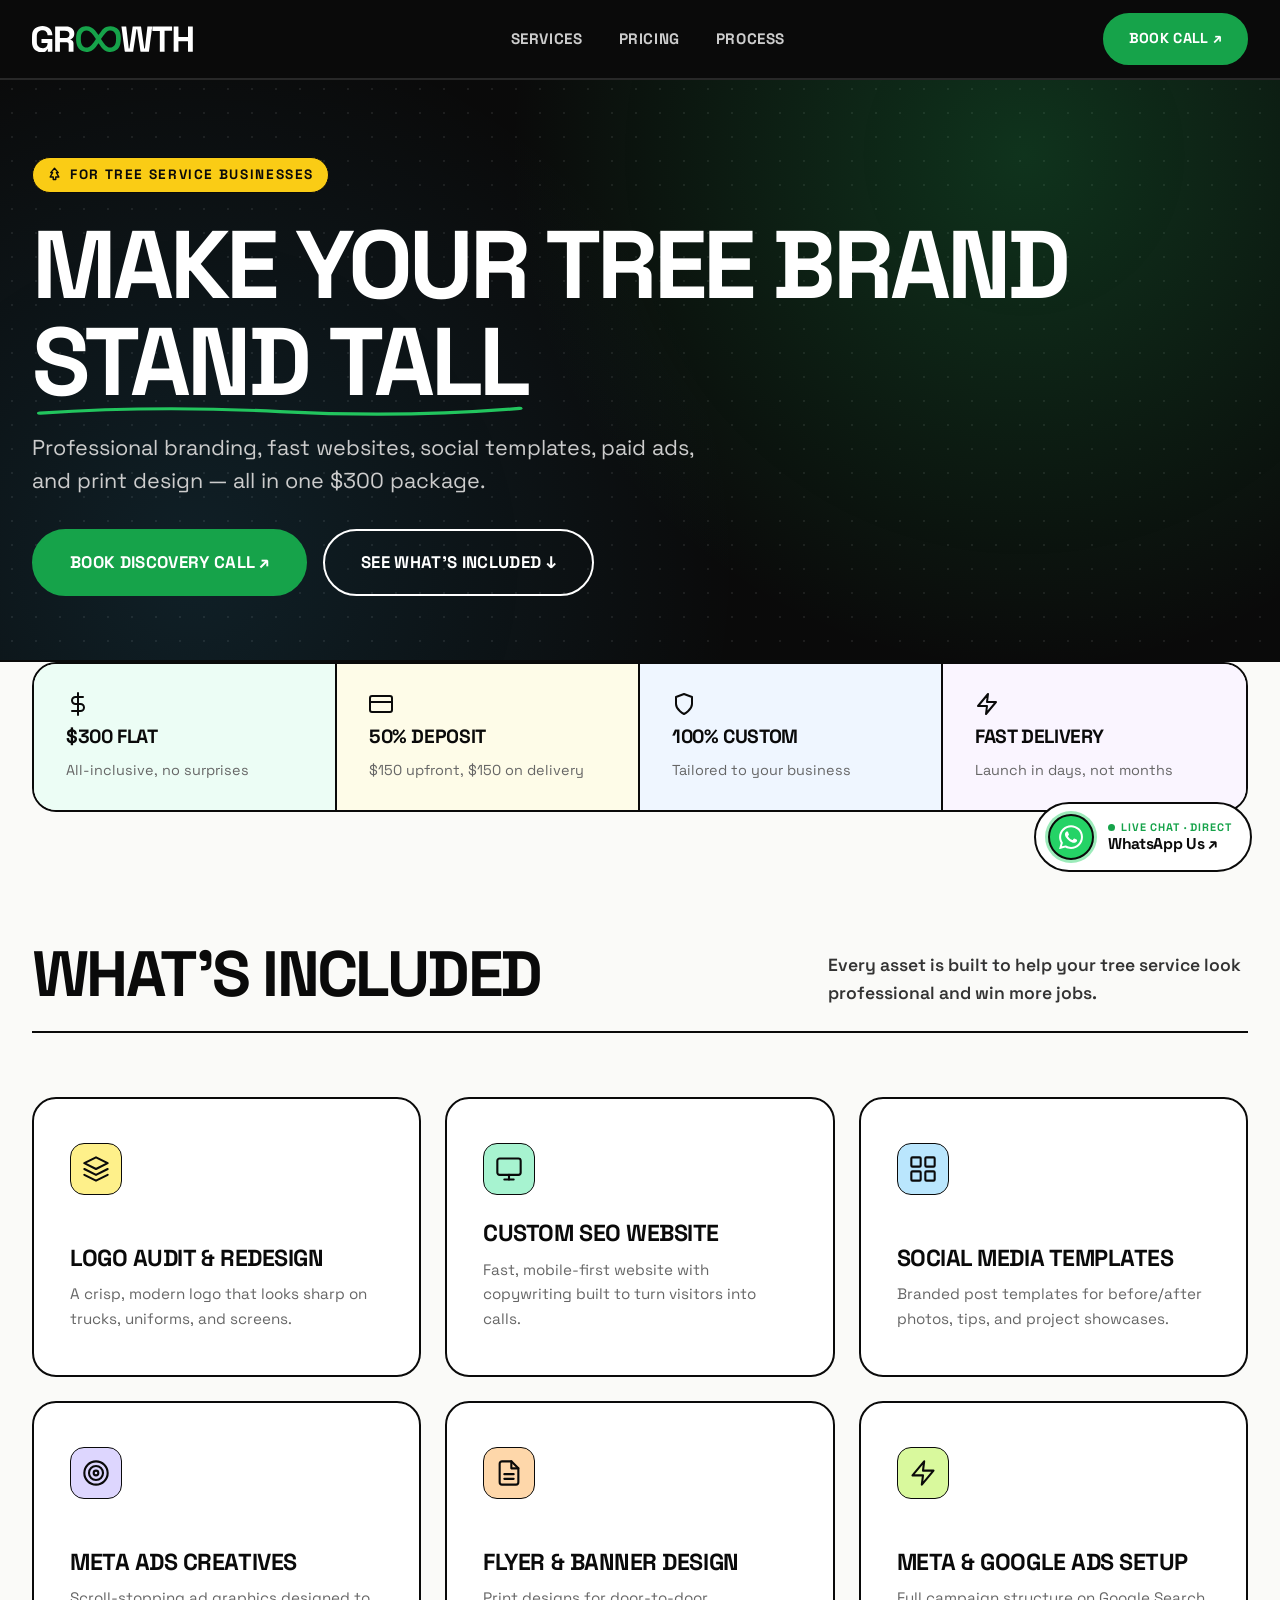
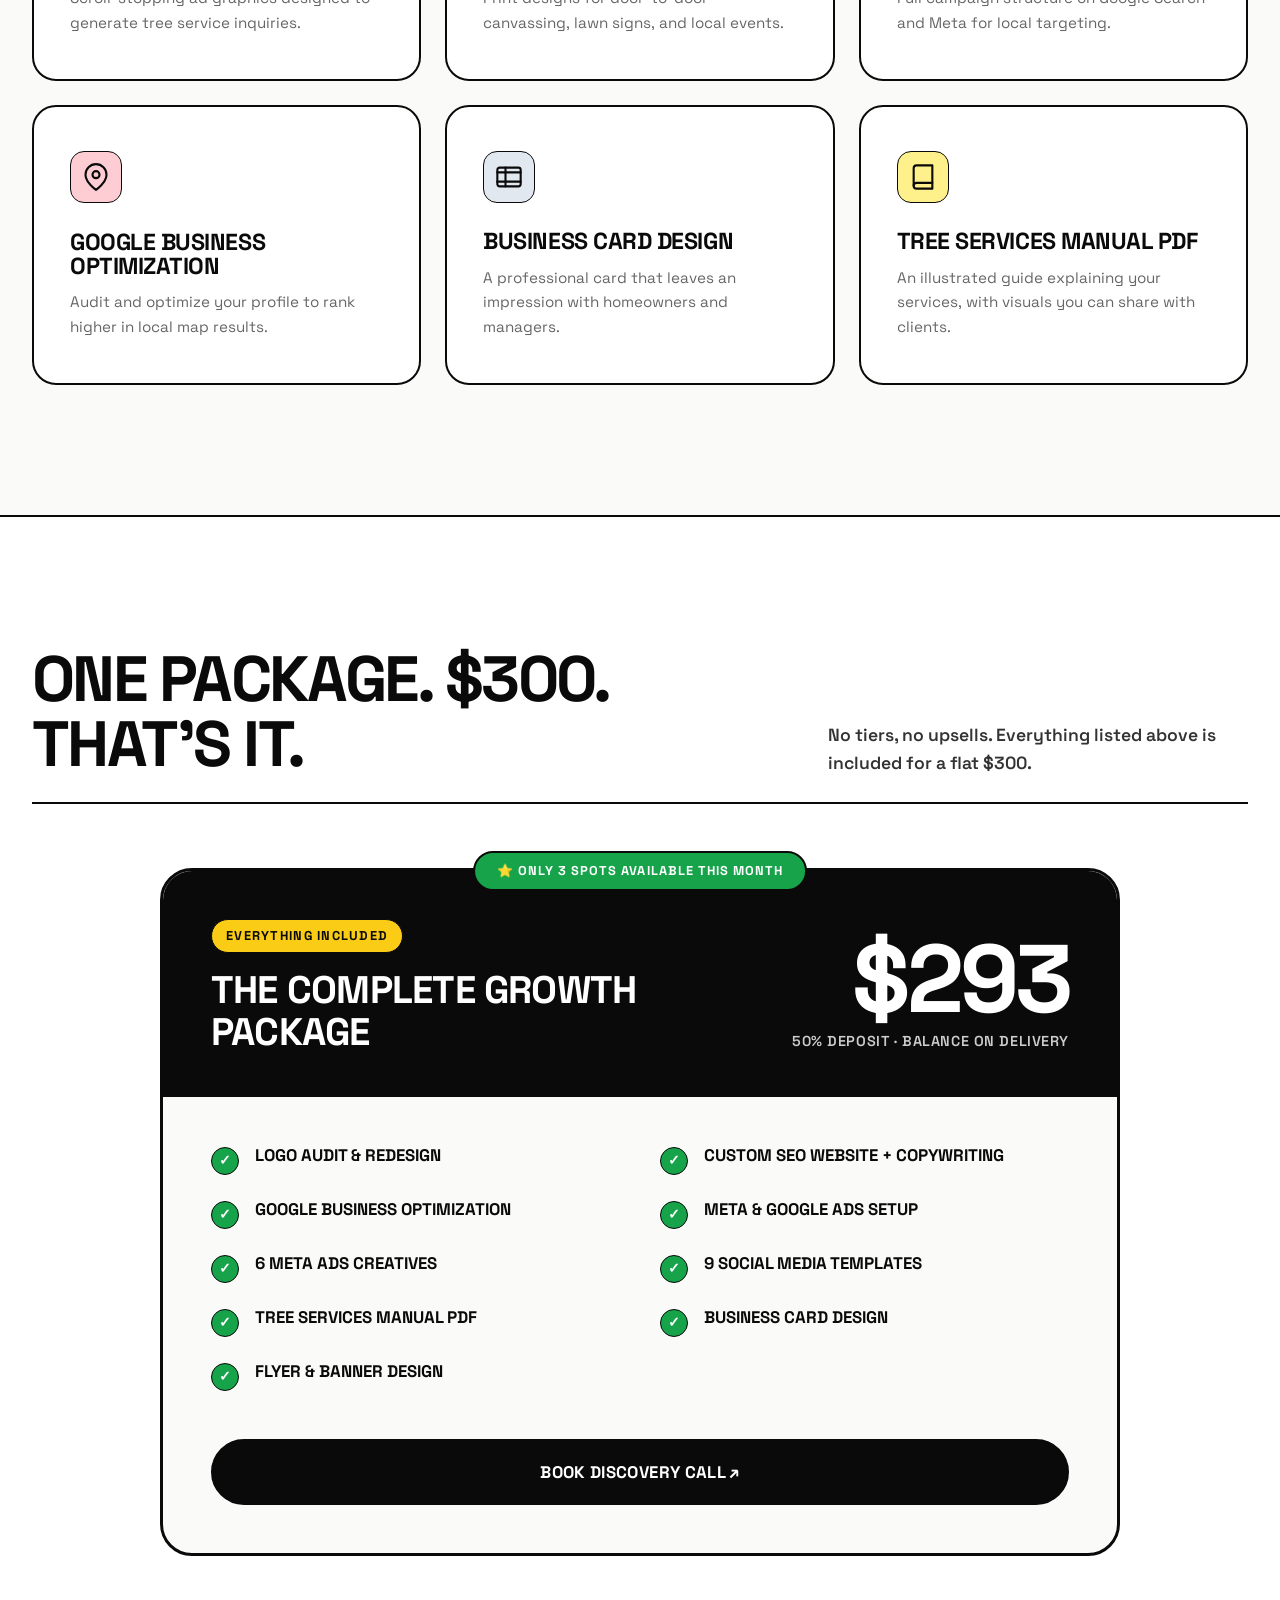
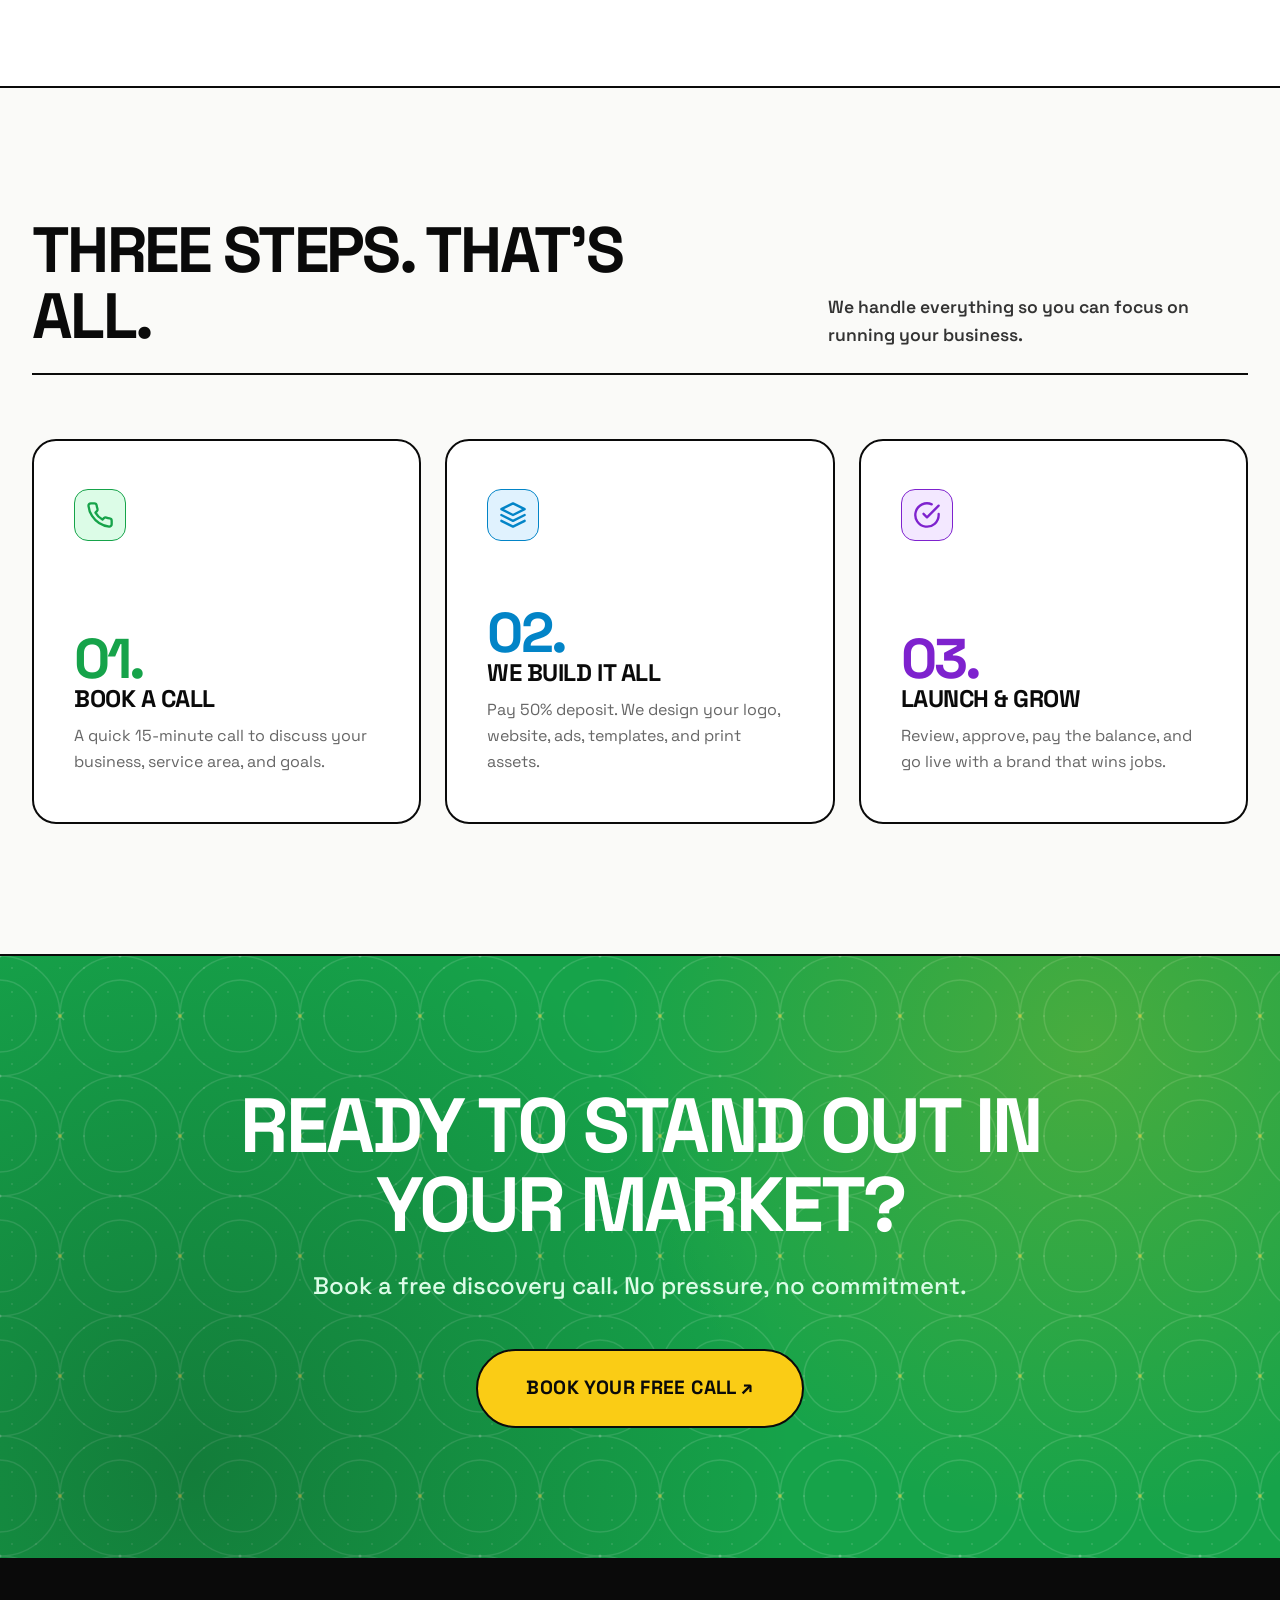
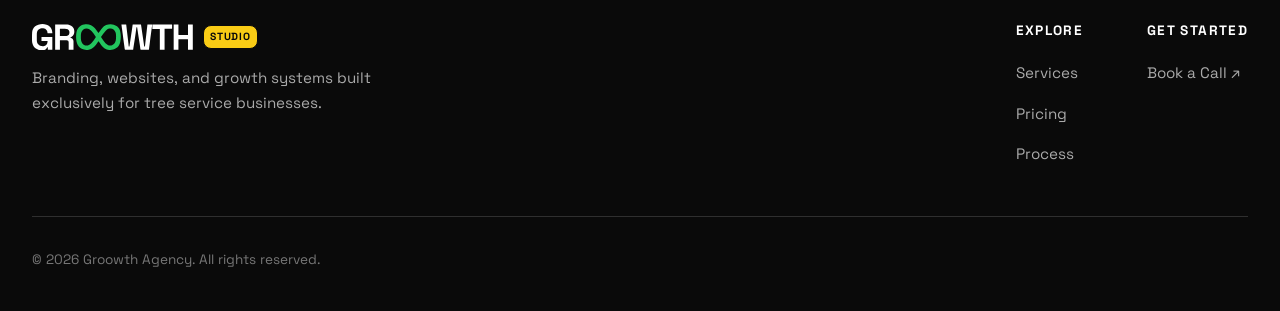
==== commit 079dcd12: "Remove agency badge from navbar logo and update footer badge text to STUDIO" ====
--- a/index.html
+++ b/index.html
@@ -64,7 +64,7 @@
                     <path
                         d="M1642.71 60.1435C1642.71 146.814 1642.71 232.594 1642.71 318.814C1623.02 318.814 1603.79 318.814 1583.93 318.814C1583.93 232.814 1583.93 146.914 1583.93 60.4135C1552.93 60.4135 1522.54 60.4135 1491.58 60.4135C1491.58 55.7235 1491.59 51.6235 1491.58 47.5135C1491.53 36.0135 1491.43 24.5135 1491.43 13.0135C1491.43 6.66355 1491.5 6.63355 1498.11 6.63355C1569.26 6.64355 1640.42 6.65355 1711.57 6.66355C1718.24 6.66355 1724.91 6.80355 1731.56 6.55355C1735.14 6.42355 1736.09 7.75355 1736.05 11.1735C1735.88 25.8335 1735.79 40.5035 1736.01 55.1735C1736.07 59.2235 1734.78 60.2835 1730.91 60.2635C1703.75 60.1135 1676.59 60.1635 1649.42 60.1435C1647.47 60.1435 1645.51 60.1435 1642.71 60.1435Z"
                         fill="currentColor" />
-                </svg> <span class="logo-badge">AGENCY</span>
+                </svg>
             </a>
 
             <nav class="nav-links" aria-label="Desktop Menu">
@@ -511,7 +511,7 @@
                             <path
                                 d="M1642.71 60.1435C1642.71 146.814 1642.71 232.594 1642.71 318.814C1623.02 318.814 1603.79 318.814 1583.93 318.814C1583.93 232.814 1583.93 146.914 1583.93 60.4135C1552.93 60.4135 1522.54 60.4135 1491.58 60.4135C1491.58 55.7235 1491.59 51.6235 1491.58 47.5135C1491.53 36.0135 1491.43 24.5135 1491.43 13.0135C1491.43 6.66355 1491.5 6.63355 1498.11 6.63355C1569.26 6.64355 1640.42 6.65355 1711.57 6.66355C1718.24 6.66355 1724.91 6.80355 1731.56 6.55355C1735.14 6.42355 1736.09 7.75355 1736.05 11.1735C1735.88 25.8335 1735.79 40.5035 1736.01 55.1735C1736.07 59.2235 1734.78 60.2835 1730.91 60.2635C1703.75 60.1135 1676.59 60.1635 1649.42 60.1435C1647.47 60.1435 1645.51 60.1435 1642.71 60.1435Z"
                                 fill="currentColor" />
-                        </svg> <span class="logo-badge">AGENCY</span>
+                        </svg> <span class="logo-badge">STUDIO</span>
                     </a>
                     <p>Branding, websites, and growth systems built exclusively for tree service businesses.</p>
                 </div>
--- a/style.css
+++ b/style.css
@@ -238,23 +238,86 @@
   transform: translate(3px, -3px);
 }
 
-/* --- Navigation --- */
+/* --- Navigation (Dark at Top, Light on Scroll) --- */
 #navbar {
   position: fixed;
   top: 0;
   left: 0;
   width: 100%;
   height: var(--nav-height);
-  background-color: var(--bg-page);
-  border-bottom: 2px solid var(--border-dark);
+  background-color: #0A0A0A;
+  border-bottom: 2px solid rgba(255, 255, 255, 0.12);
   z-index: 1000;
   display: flex;
   align-items: center;
-  transition: background-color 0.3s ease;
-}
-
+  transition: background-color 0.3s ease, border-color 0.3s ease;
+}
+
+#navbar .logo {
+  color: var(--white);
+  transition: color 0.3s ease;
+}
+
+#navbar .nav-links a {
+  color: #CCCCCC;
+  transition: color 0.3s ease;
+}
+
+#navbar .nav-links a:hover {
+  color: var(--vivid-yellow);
+}
+
+#navbar .btn-nav {
+  background-color: var(--accent-green);
+  color: var(--white);
+  border-color: var(--accent-green);
+  transition: all 0.3s ease;
+}
+
+#navbar .btn-nav:hover {
+  background-color: var(--white);
+  color: var(--black);
+  border-color: var(--white);
+}
+
+#navbar .menu-toggle {
+  color: var(--white);
+  border-color: var(--white);
+}
+
+/* Scrolled State (White Background) */
 #navbar.scrolled {
   background-color: var(--white);
+  border-bottom-color: var(--border-dark);
+}
+
+#navbar.scrolled .logo {
+  color: var(--black);
+}
+
+#navbar.scrolled .nav-links a {
+  color: var(--body-color);
+}
+
+#navbar.scrolled .nav-links a:hover {
+  color: var(--accent-green);
+}
+
+#navbar.scrolled .btn-nav {
+  background-color: var(--black);
+  color: var(--white);
+  border-color: var(--black);
+}
+
+#navbar.scrolled .btn-nav:hover {
+  background-color: var(--accent-green);
+  border-color: var(--accent-green);
+  color: var(--white);
+}
+
+#navbar.scrolled .menu-toggle {
+  color: var(--black);
+  border-color: var(--black);
 }
 
 .nav-container {
@@ -306,10 +369,6 @@
   letter-spacing: 0.04em;
   color: var(--body-color);
   transition: color 0.2s ease;
-}
-
-.nav-links a:hover {
-  color: var(--accent-green);
 }
 
 .nav-cta-wrap {
@@ -337,25 +396,66 @@
 }
 
 /* --- Hero Section --- */
+/* --- Hero Section (Dark Mode Test) --- */
 #hero {
   padding-top: calc(var(--nav-height) + 48px);
   padding-bottom: 64px;
   position: relative;
   overflow: hidden;
-  background-color: var(--white);
+  background-color: #0A0A0A;
   background-image:
-    radial-gradient(circle at 80% 20%, rgba(22, 163, 74, 0.12), transparent 45%),
-    radial-gradient(circle at 15% 85%, rgba(56, 189, 248, 0.08), transparent 45%),
-    radial-gradient(rgba(0, 0, 0, 0.07) 1px, transparent 1px);
+    radial-gradient(circle at 80% 20%, rgba(34, 197, 94, 0.22), transparent 45%),
+    radial-gradient(circle at 15% 85%, rgba(56, 189, 248, 0.12), transparent 45%),
+    radial-gradient(rgba(255, 255, 255, 0.08) 1px, transparent 1px);
   background-size: 100% 100%, 100% 100%, 24px 24px;
+  border-bottom: 2px solid var(--border-dark);
 }
 
 .hero-badge-row {
   margin-bottom: 24px;
 }
 
+#hero .swiss-label {
+  background-color: var(--vivid-yellow);
+  color: var(--black);
+  border-color: var(--black);
+}
+
 #hero h1 {
   margin-bottom: 20px;
+  color: var(--white);
+}
+
+#hero .hero-sub {
+  font-size: clamp(1.1rem, 1.8vw, 1.35rem);
+  line-height: 1.5;
+  color: #CCCCCC;
+  font-weight: 400;
+  max-width: 680px;
+  margin-bottom: 32px;
+}
+
+#hero .btn-primary {
+  background-color: var(--accent-green);
+  color: var(--white);
+  border-color: var(--accent-green);
+}
+
+#hero .btn-primary:hover {
+  background-color: var(--white);
+  color: var(--black);
+  border-color: var(--white);
+}
+
+#hero .btn-secondary {
+  background-color: transparent;
+  color: var(--white);
+  border-color: var(--white);
+}
+
+#hero .btn-secondary:hover {
+  background-color: var(--white);
+  color: var(--black);
 }
 
 /* --- Highlight Underline --- */
@@ -376,6 +476,7 @@
 }
 
 .brush-svg path {
+  stroke: #22C55E;
   stroke-dasharray: 400;
   stroke-dashoffset: 400;
   animation: drawBrush 1.2s cubic-bezier(0.16, 1, 0.3, 1) 0.5s forwards;
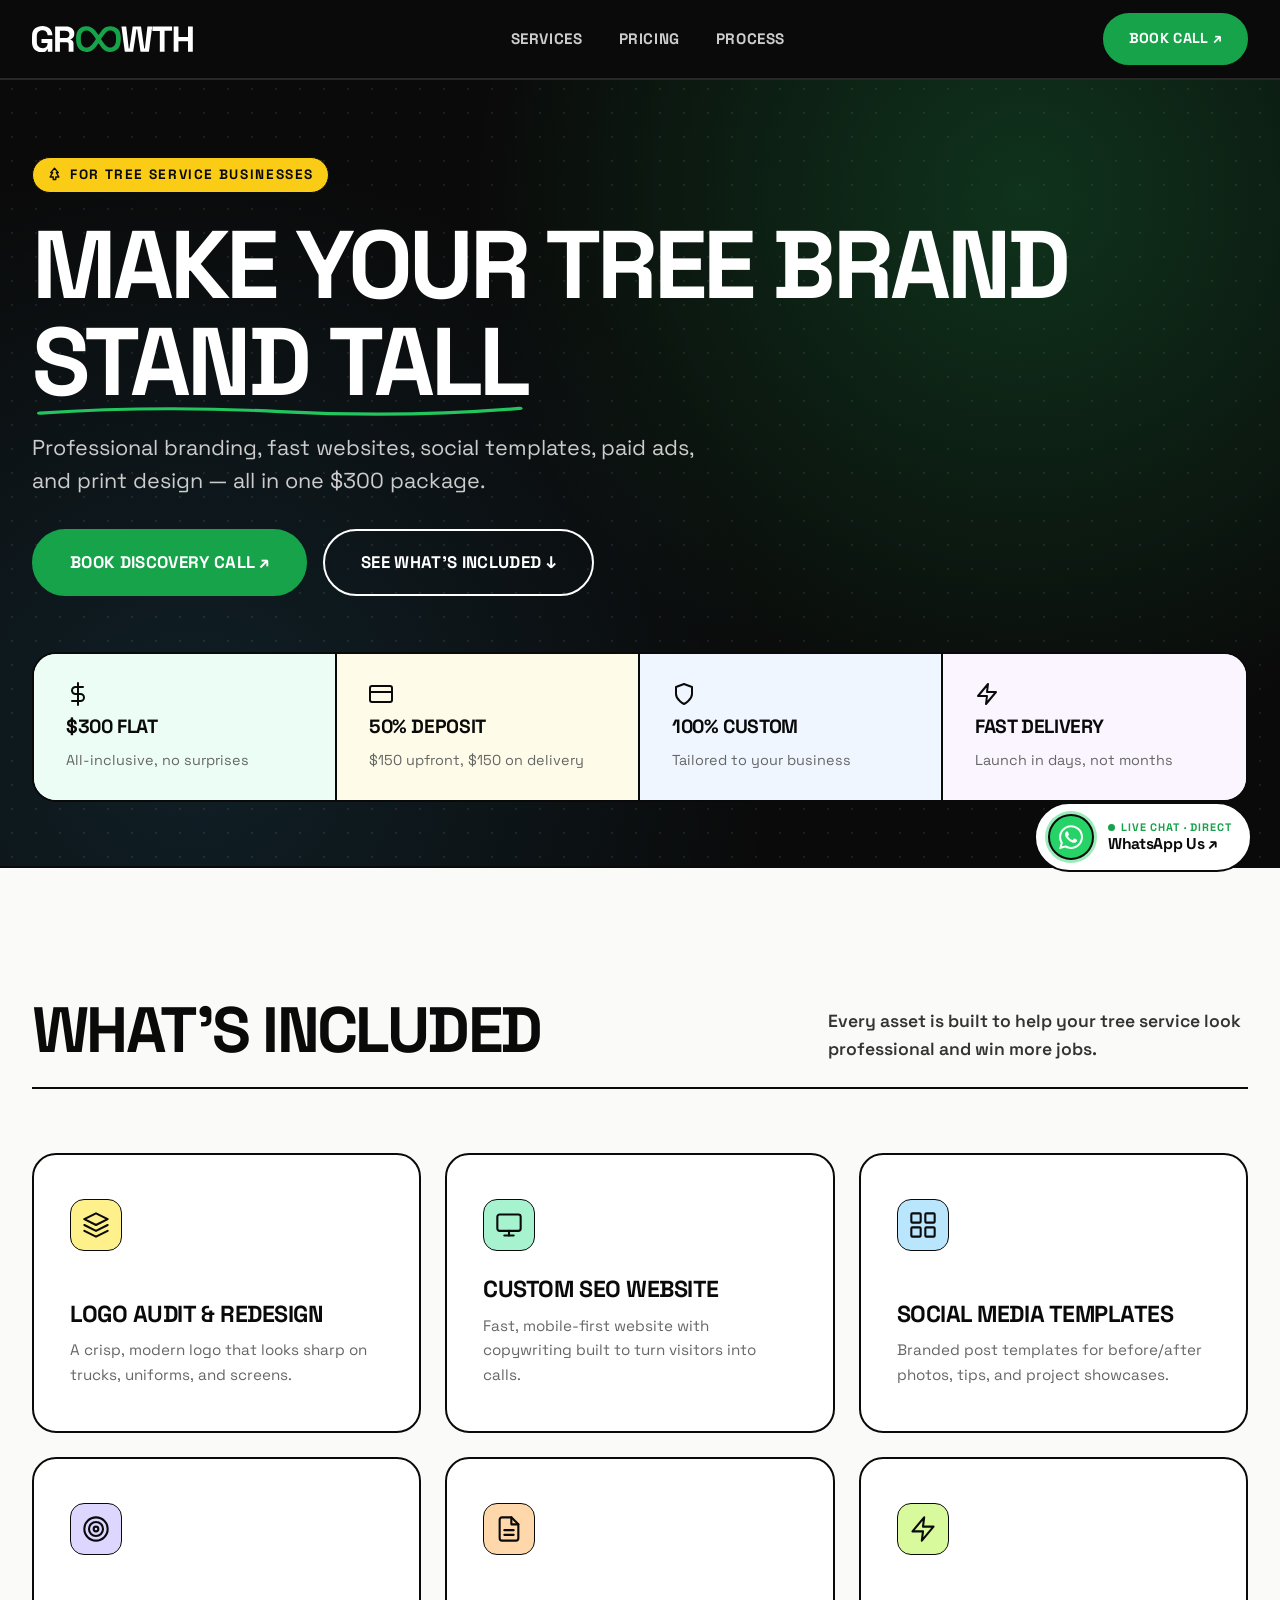
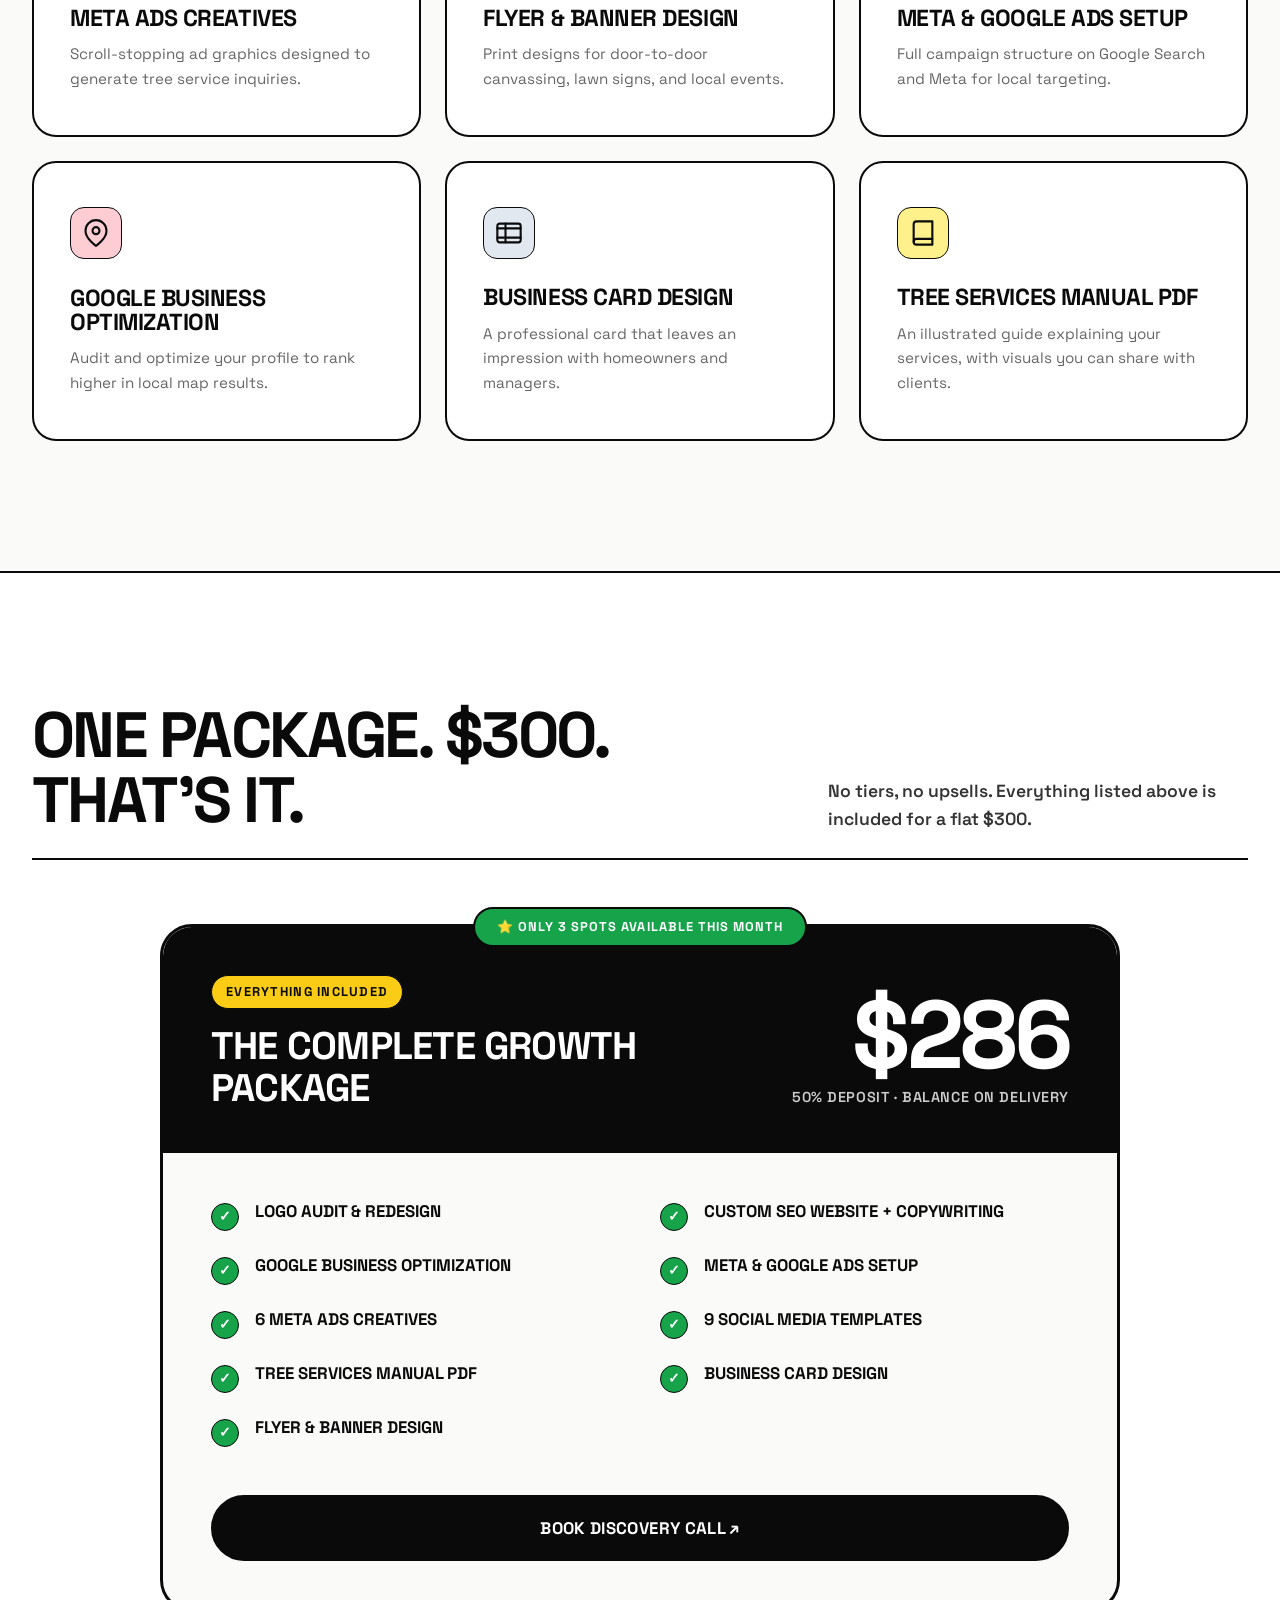
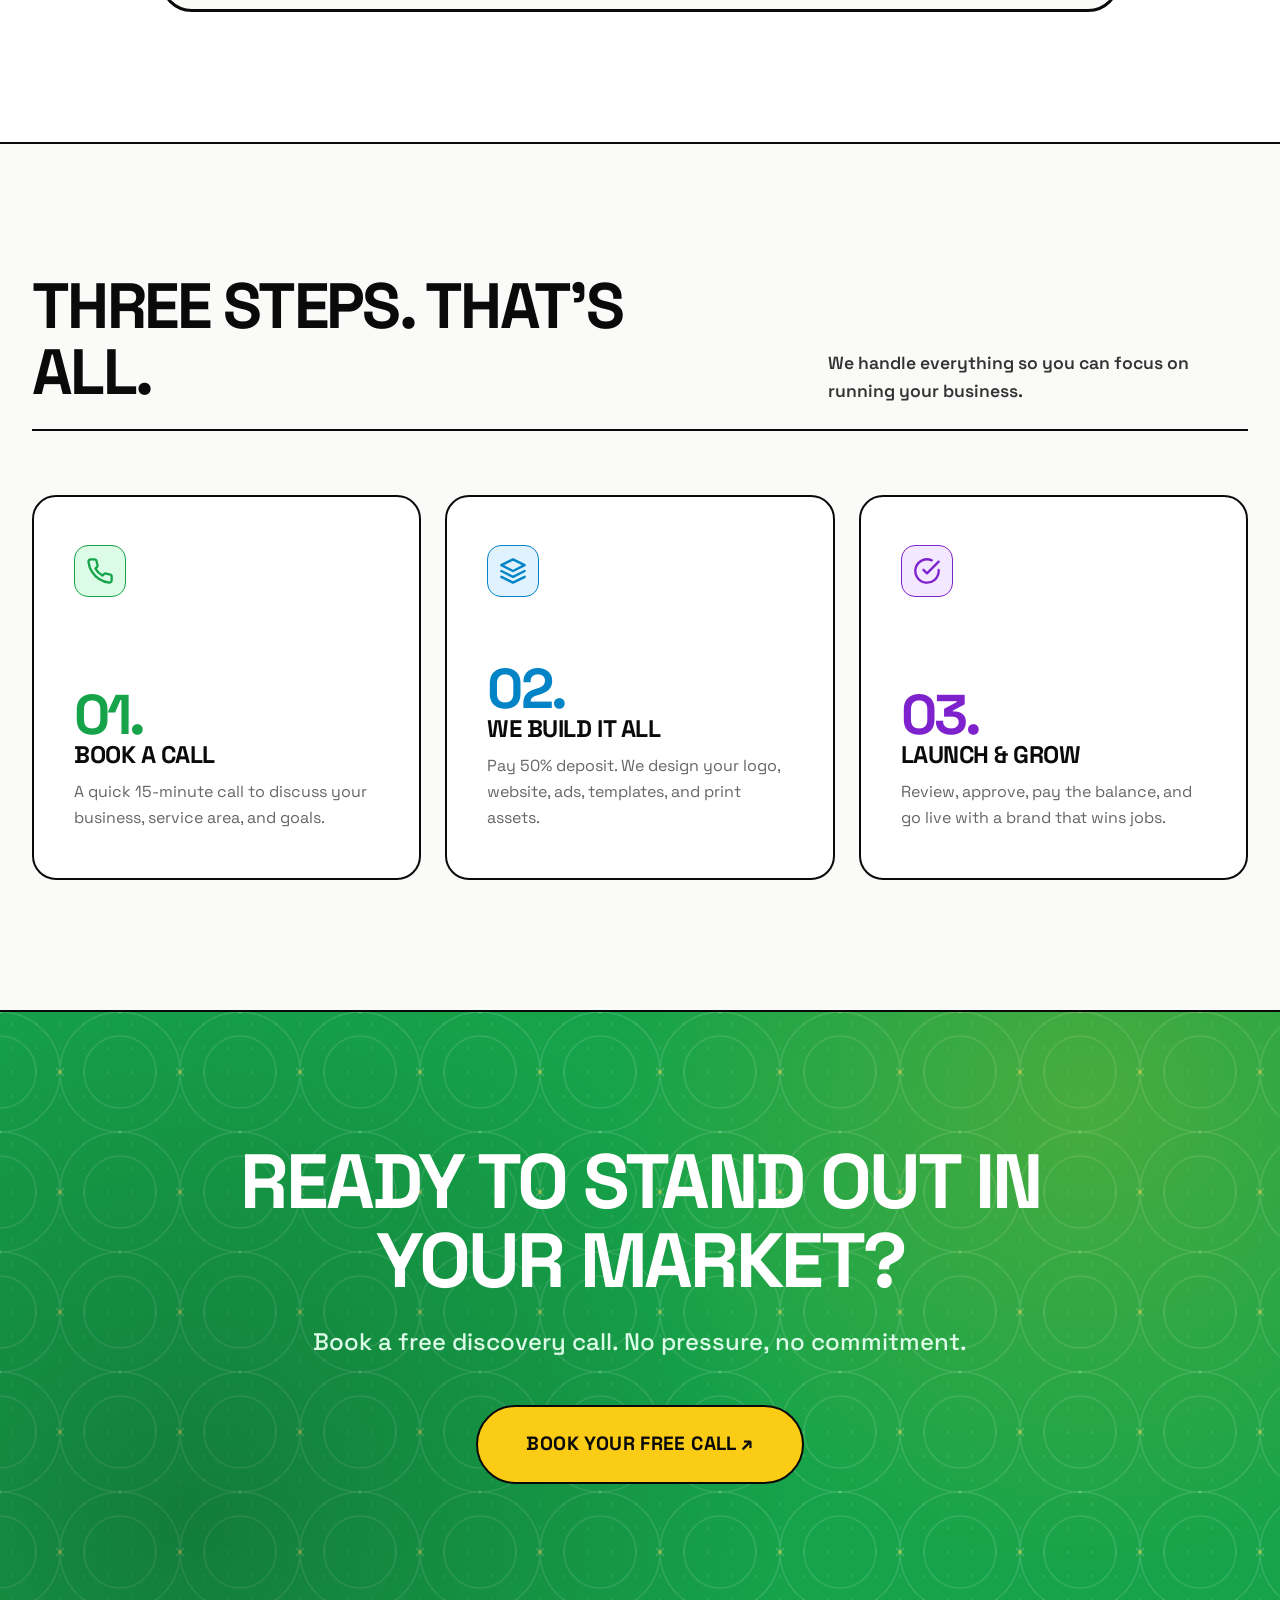
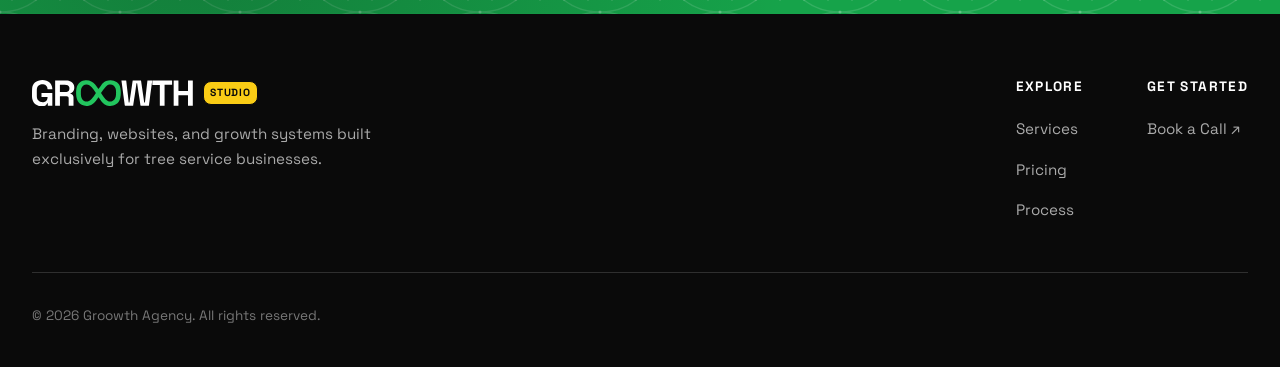
==== commit 96ea7533: "Include swiss-strip inside dark hero section canvas with box shadow" ====
--- a/index.html
+++ b/index.html
@@ -123,45 +123,45 @@
                 </a>
             </div>
         </div>
+
+        <!-- ====== Highlights Strip ====== -->
+        <div class="swiss-strip reveal reveal-delay-3">
+            <div class="strip-item">
+                <svg class="strip-icon" width="24" height="24" viewBox="0 0 24 24" fill="none" stroke="currentColor"
+                    stroke-width="2" stroke-linecap="round" stroke-linejoin="round">
+                    <line x1="12" y1="1" x2="12" y2="23" />
+                    <path d="M17 5H9.5a3.5 3.5 0 0 0 0 7h5a3.5 3.5 0 0 1 0 7H6" />
+                </svg>
+                <span class="strip-label">$300 Flat</span>
+                <span class="strip-desc">All-inclusive, no surprises</span>
+            </div>
+            <div class="strip-item">
+                <svg class="strip-icon" width="24" height="24" viewBox="0 0 24 24" fill="none" stroke="currentColor"
+                    stroke-width="2" stroke-linecap="round" stroke-linejoin="round">
+                    <rect x="1" y="4" width="22" height="16" rx="2" ry="2" />
+                    <line x1="1" y1="10" x2="23" y2="10" />
+                </svg>
+                <span class="strip-label">50% Deposit</span>
+                <span class="strip-desc">$150 upfront, $150 on delivery</span>
+            </div>
+            <div class="strip-item">
+                <svg class="strip-icon" width="24" height="24" viewBox="0 0 24 24" fill="none" stroke="currentColor"
+                    stroke-width="2" stroke-linecap="round" stroke-linejoin="round">
+                    <path d="M12 22s8-4 8-10V5l-8-3-8 3v7c0 6 8 10 8 10z" />
+                </svg>
+                <span class="strip-label">100% Custom</span>
+                <span class="strip-desc">Tailored to your business</span>
+            </div>
+            <div class="strip-item">
+                <svg class="strip-icon" width="24" height="24" viewBox="0 0 24 24" fill="none" stroke="currentColor"
+                    stroke-width="2" stroke-linecap="round" stroke-linejoin="round">
+                    <polygon points="13 2 3 14 12 14 11 22 21 10 12 10 13 2" />
+                </svg>
+                <span class="strip-label">Fast Delivery</span>
+                <span class="strip-desc">Launch in days, not months</span>
+            </div>
+        </div>
     </section>
-
-    <!-- ====== Highlights Strip ====== -->
-    <div class="swiss-strip">
-        <div class="strip-item">
-            <svg class="strip-icon" width="24" height="24" viewBox="0 0 24 24" fill="none" stroke="currentColor"
-                stroke-width="2" stroke-linecap="round" stroke-linejoin="round">
-                <line x1="12" y1="1" x2="12" y2="23" />
-                <path d="M17 5H9.5a3.5 3.5 0 0 0 0 7h5a3.5 3.5 0 0 1 0 7H6" />
-            </svg>
-            <span class="strip-label">$300 Flat</span>
-            <span class="strip-desc">All-inclusive, no surprises</span>
-        </div>
-        <div class="strip-item">
-            <svg class="strip-icon" width="24" height="24" viewBox="0 0 24 24" fill="none" stroke="currentColor"
-                stroke-width="2" stroke-linecap="round" stroke-linejoin="round">
-                <rect x="1" y="4" width="22" height="16" rx="2" ry="2" />
-                <line x1="1" y1="10" x2="23" y2="10" />
-            </svg>
-            <span class="strip-label">50% Deposit</span>
-            <span class="strip-desc">$150 upfront, $150 on delivery</span>
-        </div>
-        <div class="strip-item">
-            <svg class="strip-icon" width="24" height="24" viewBox="0 0 24 24" fill="none" stroke="currentColor"
-                stroke-width="2" stroke-linecap="round" stroke-linejoin="round">
-                <path d="M12 22s8-4 8-10V5l-8-3-8 3v7c0 6 8 10 8 10z" />
-            </svg>
-            <span class="strip-label">100% Custom</span>
-            <span class="strip-desc">Tailored to your business</span>
-        </div>
-        <div class="strip-item">
-            <svg class="strip-icon" width="24" height="24" viewBox="0 0 24 24" fill="none" stroke="currentColor"
-                stroke-width="2" stroke-linecap="round" stroke-linejoin="round">
-                <polygon points="13 2 3 14 12 14 11 22 21 10 12 10 13 2" />
-            </svg>
-            <span class="strip-label">Fast Delivery</span>
-            <span class="strip-desc">Launch in days, not months</span>
-        </div>
-    </div>
 
     <!-- ====== Services Grid ====== -->
     <section id="services" class="section-padding">
--- a/style.css
+++ b/style.css
@@ -511,9 +511,11 @@
   border-radius: var(--radius-lg);
   background: var(--white);
   overflow: hidden;
-  margin: 0 32px;
+  margin: 56px auto 0;
   max-width: var(--container-max);
+  width: calc(100% - 64px);
   box-sizing: border-box;
+  box-shadow: 6px 6px 0px var(--black);
 }
 
 @media (min-width: 1384px) {
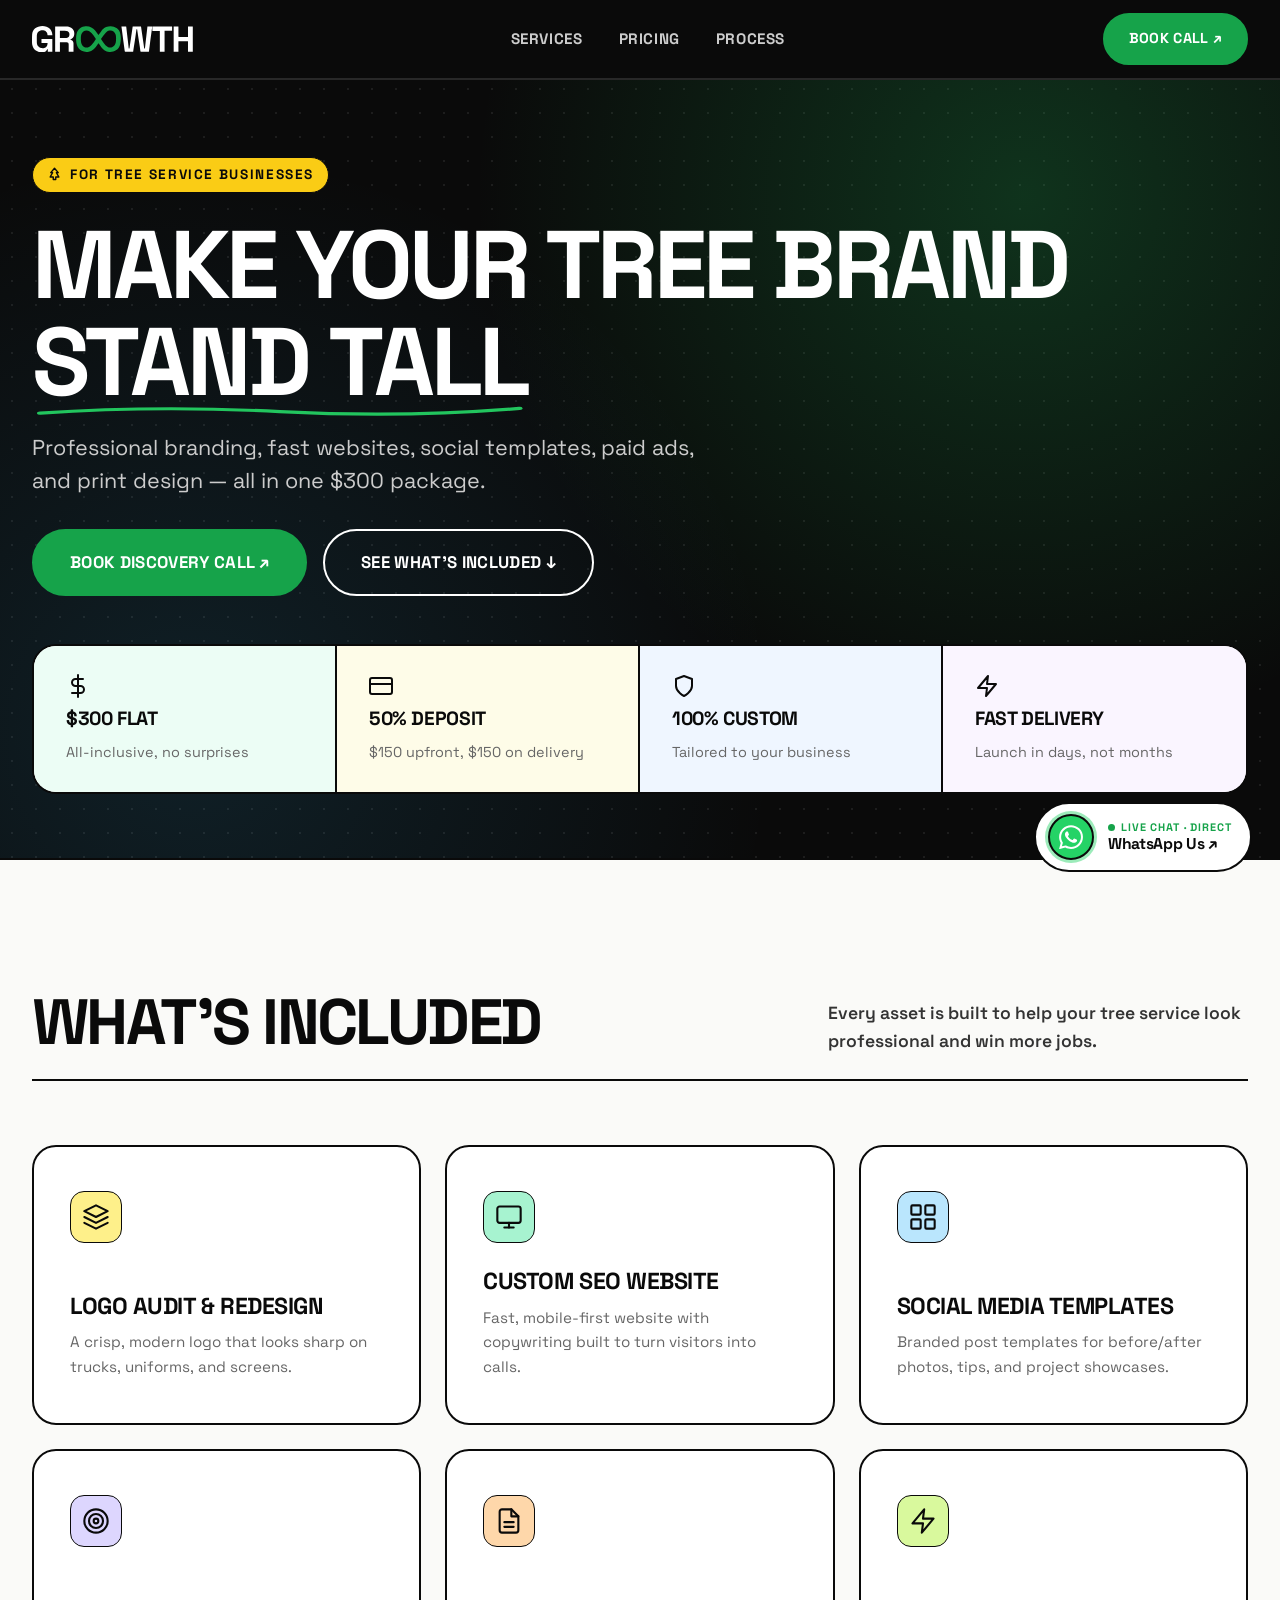
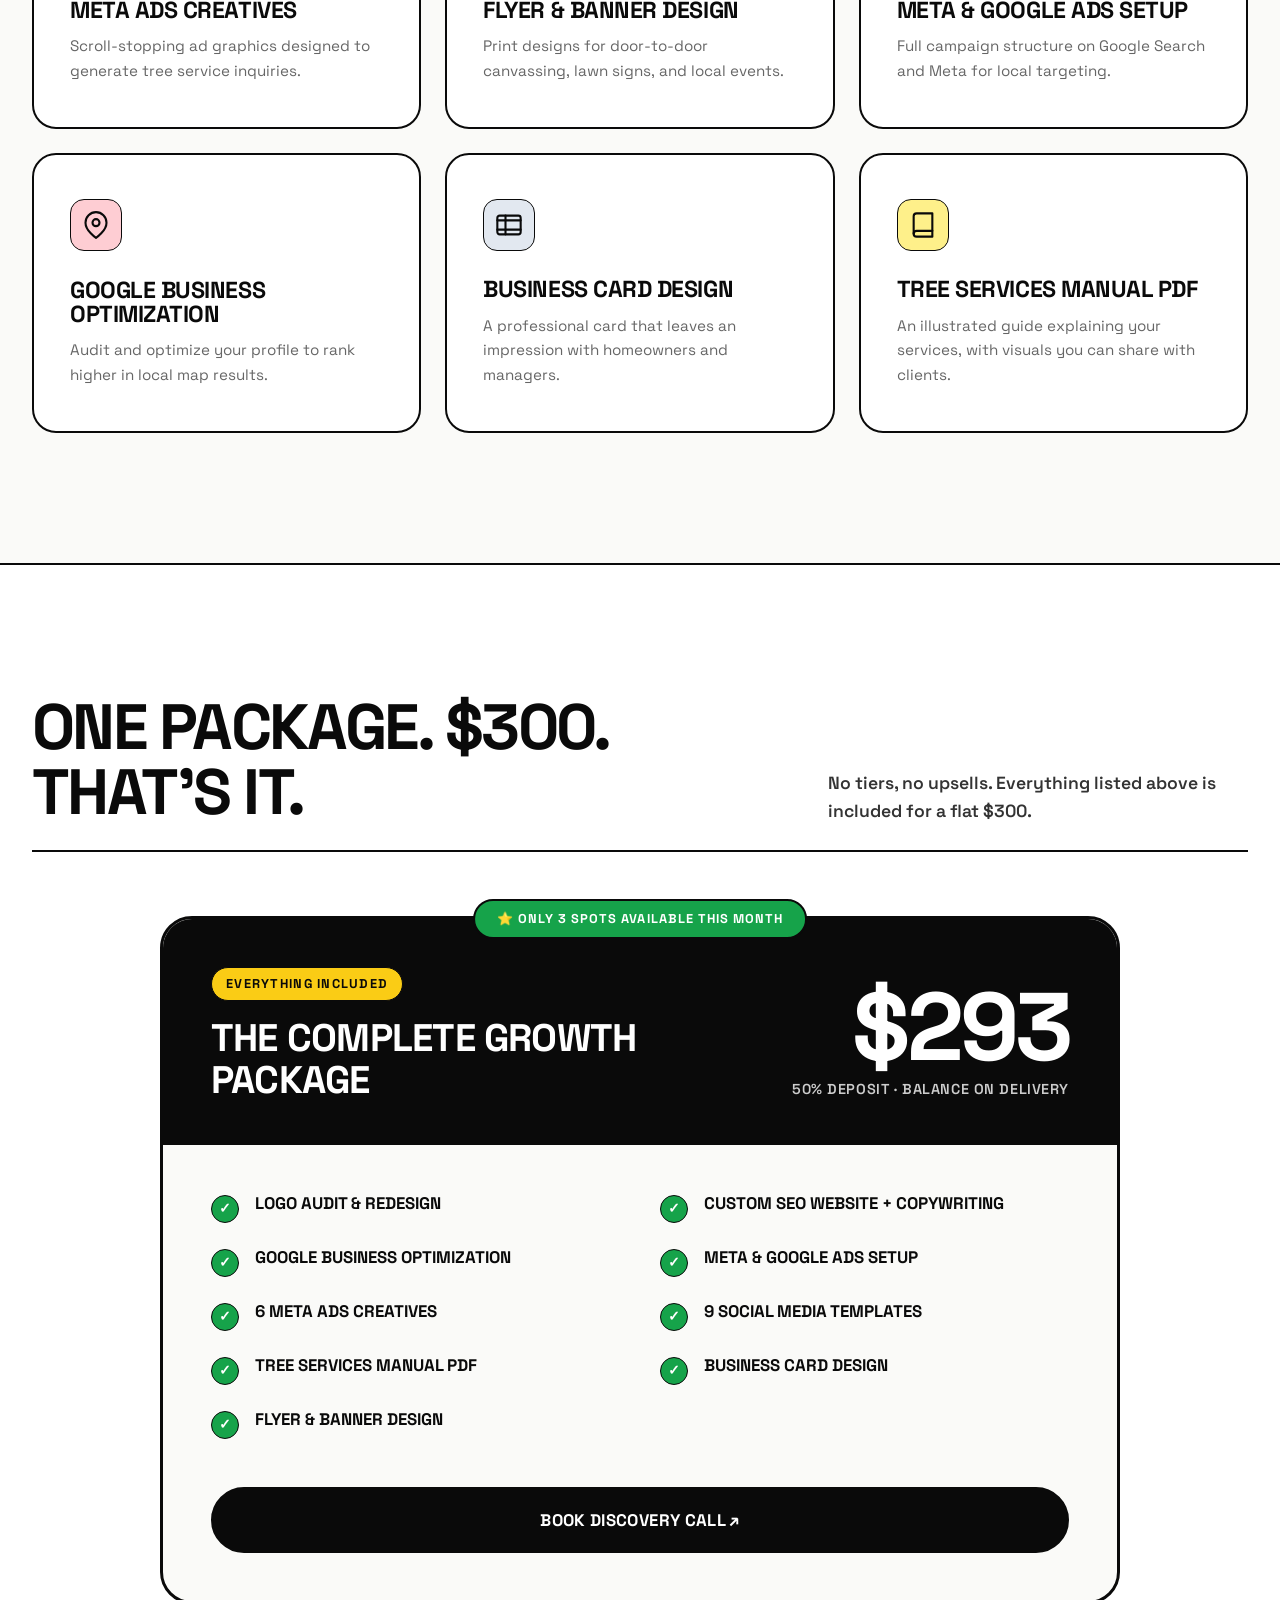
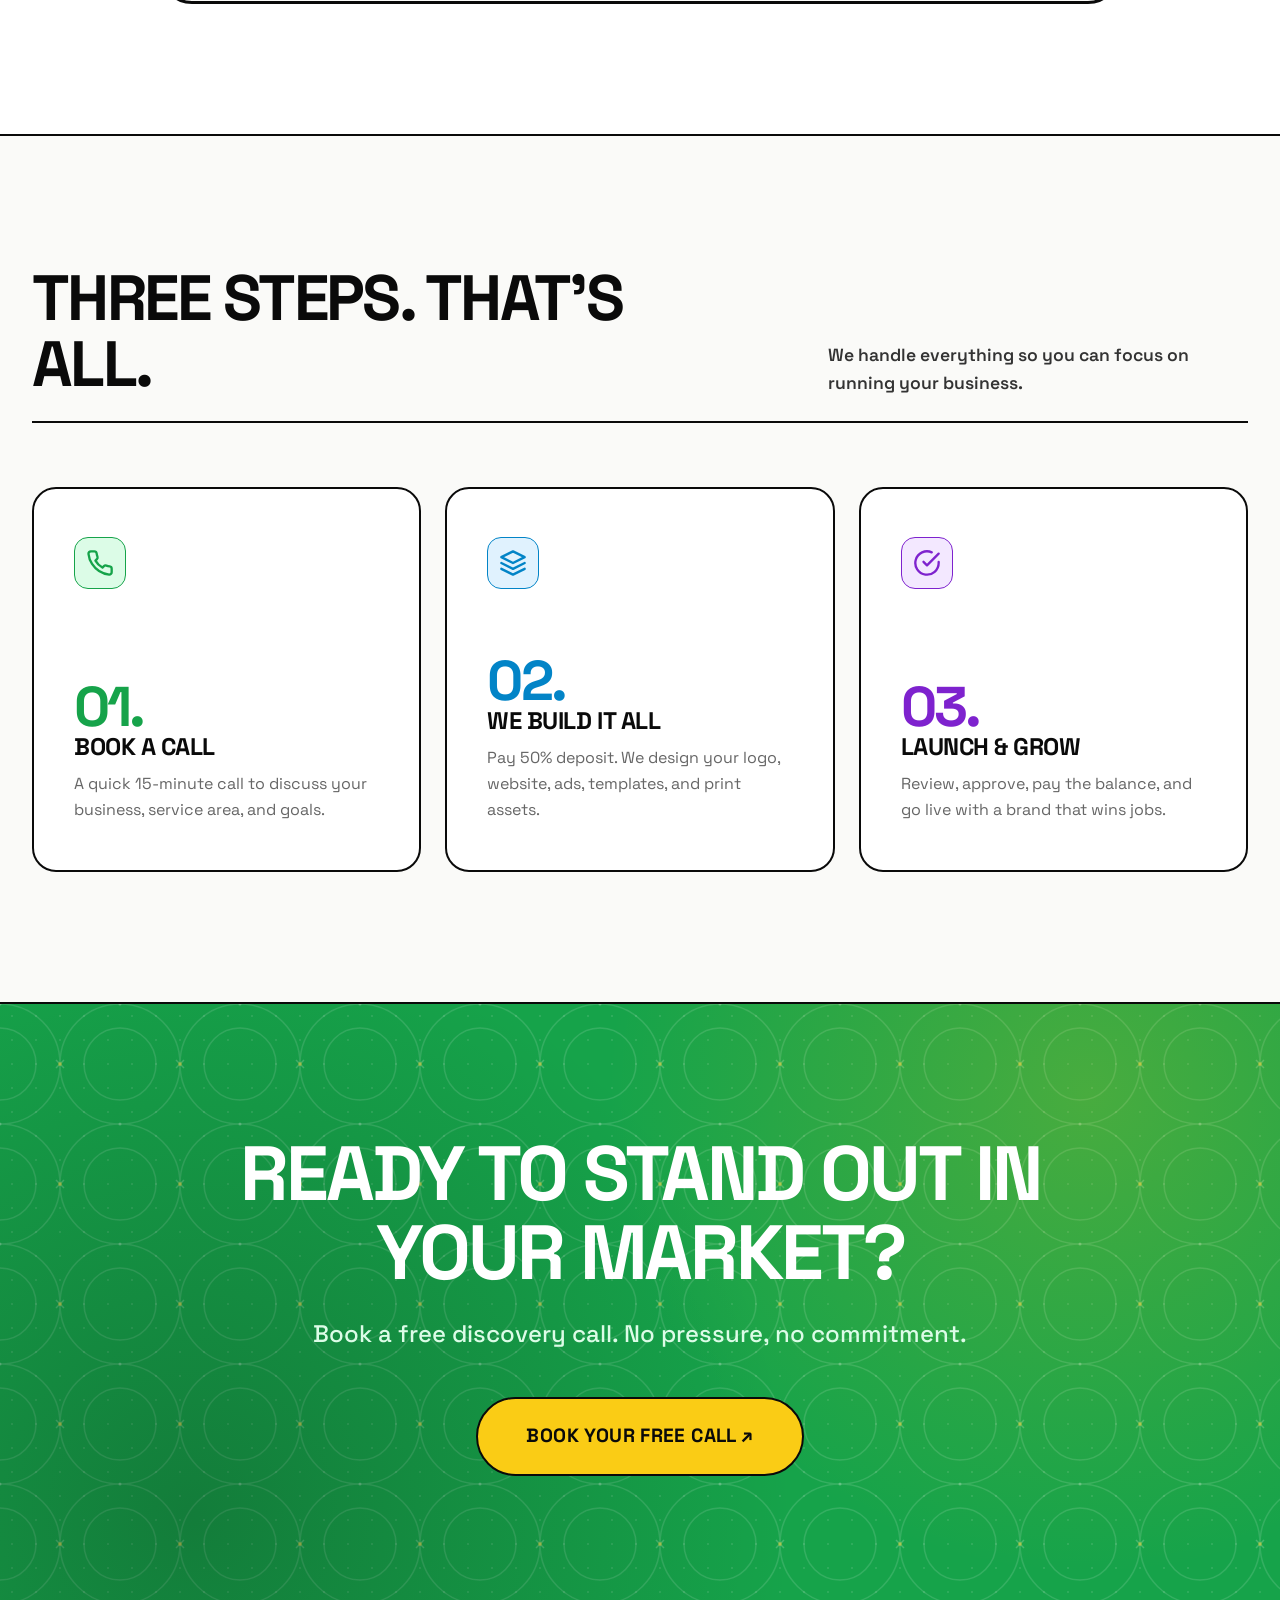
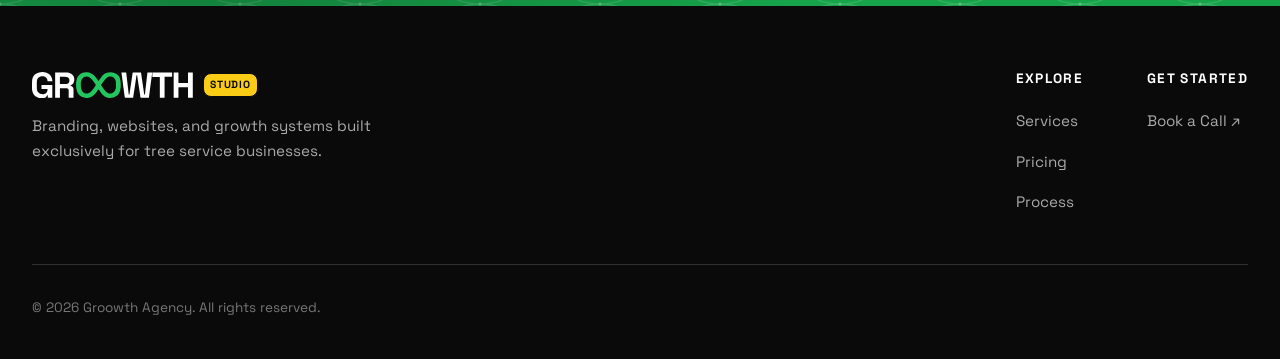
==== commit a64c50d7: "Include swiss-strip 4 cards inside dark hero section so dark background extends seamlessly behind th" ====
--- a/index.html
+++ b/index.html
@@ -122,43 +122,43 @@
                     See What's Included ↓
                 </a>
             </div>
-        </div>
-
-        <!-- ====== Highlights Strip ====== -->
-        <div class="swiss-strip reveal reveal-delay-3">
-            <div class="strip-item">
-                <svg class="strip-icon" width="24" height="24" viewBox="0 0 24 24" fill="none" stroke="currentColor"
-                    stroke-width="2" stroke-linecap="round" stroke-linejoin="round">
-                    <line x1="12" y1="1" x2="12" y2="23" />
-                    <path d="M17 5H9.5a3.5 3.5 0 0 0 0 7h5a3.5 3.5 0 0 1 0 7H6" />
-                </svg>
-                <span class="strip-label">$300 Flat</span>
-                <span class="strip-desc">All-inclusive, no surprises</span>
-            </div>
-            <div class="strip-item">
-                <svg class="strip-icon" width="24" height="24" viewBox="0 0 24 24" fill="none" stroke="currentColor"
-                    stroke-width="2" stroke-linecap="round" stroke-linejoin="round">
-                    <rect x="1" y="4" width="22" height="16" rx="2" ry="2" />
-                    <line x1="1" y1="10" x2="23" y2="10" />
-                </svg>
-                <span class="strip-label">50% Deposit</span>
-                <span class="strip-desc">$150 upfront, $150 on delivery</span>
-            </div>
-            <div class="strip-item">
-                <svg class="strip-icon" width="24" height="24" viewBox="0 0 24 24" fill="none" stroke="currentColor"
-                    stroke-width="2" stroke-linecap="round" stroke-linejoin="round">
-                    <path d="M12 22s8-4 8-10V5l-8-3-8 3v7c0 6 8 10 8 10z" />
-                </svg>
-                <span class="strip-label">100% Custom</span>
-                <span class="strip-desc">Tailored to your business</span>
-            </div>
-            <div class="strip-item">
-                <svg class="strip-icon" width="24" height="24" viewBox="0 0 24 24" fill="none" stroke="currentColor"
-                    stroke-width="2" stroke-linecap="round" stroke-linejoin="round">
-                    <polygon points="13 2 3 14 12 14 11 22 21 10 12 10 13 2" />
-                </svg>
-                <span class="strip-label">Fast Delivery</span>
-                <span class="strip-desc">Launch in days, not months</span>
+
+            <!-- ====== Highlights Strip ====== -->
+            <div class="swiss-strip reveal">
+                <div class="strip-item">
+                    <svg class="strip-icon" width="24" height="24" viewBox="0 0 24 24" fill="none" stroke="currentColor"
+                        stroke-width="2" stroke-linecap="round" stroke-linejoin="round">
+                        <line x1="12" y1="1" x2="12" y2="23" />
+                        <path d="M17 5H9.5a3.5 3.5 0 0 0 0 7h5a3.5 3.5 0 0 1 0 7H6" />
+                    </svg>
+                    <span class="strip-label">$300 Flat</span>
+                    <span class="strip-desc">All-inclusive, no surprises</span>
+                </div>
+                <div class="strip-item">
+                    <svg class="strip-icon" width="24" height="24" viewBox="0 0 24 24" fill="none" stroke="currentColor"
+                        stroke-width="2" stroke-linecap="round" stroke-linejoin="round">
+                        <rect x="1" y="4" width="22" height="16" rx="2" ry="2" />
+                        <line x1="1" y1="10" x2="23" y2="10" />
+                    </svg>
+                    <span class="strip-label">50% Deposit</span>
+                    <span class="strip-desc">$150 upfront, $150 on delivery</span>
+                </div>
+                <div class="strip-item">
+                    <svg class="strip-icon" width="24" height="24" viewBox="0 0 24 24" fill="none" stroke="currentColor"
+                        stroke-width="2" stroke-linecap="round" stroke-linejoin="round">
+                        <path d="M12 22s8-4 8-10V5l-8-3-8 3v7c0 6 8 10 8 10z" />
+                    </svg>
+                    <span class="strip-label">100% Custom</span>
+                    <span class="strip-desc">Tailored to your business</span>
+                </div>
+                <div class="strip-item">
+                    <svg class="strip-icon" width="24" height="24" viewBox="0 0 24 24" fill="none" stroke="currentColor"
+                        stroke-width="2" stroke-linecap="round" stroke-linejoin="round">
+                        <polygon points="13 2 3 14 12 14 11 22 21 10 12 10 13 2" />
+                    </svg>
+                    <span class="strip-label">Fast Delivery</span>
+                    <span class="strip-desc">Launch in days, not months</span>
+                </div>
             </div>
         </div>
     </section>
--- a/style.css
+++ b/style.css
@@ -503,25 +503,17 @@
   gap: 16px;
 }
 
-/* --- Swiss Data Strip --- */
 .swiss-strip {
   display: grid;
   grid-template-columns: repeat(4, 1fr);
-  border: 2px solid var(--border-dark);
+  border: 2.5px solid var(--black);
   border-radius: var(--radius-lg);
   background: var(--white);
   overflow: hidden;
-  margin: 56px auto 0;
-  max-width: var(--container-max);
-  width: calc(100% - 64px);
+  margin-top: 48px;
+  width: 100%;
+  box-shadow: 6px 6px 0px var(--black);
   box-sizing: border-box;
-  box-shadow: 6px 6px 0px var(--black);
-}
-
-@media (min-width: 1384px) {
-  .swiss-strip {
-    margin: 0 auto;
-  }
 }
 
 .strip-item {
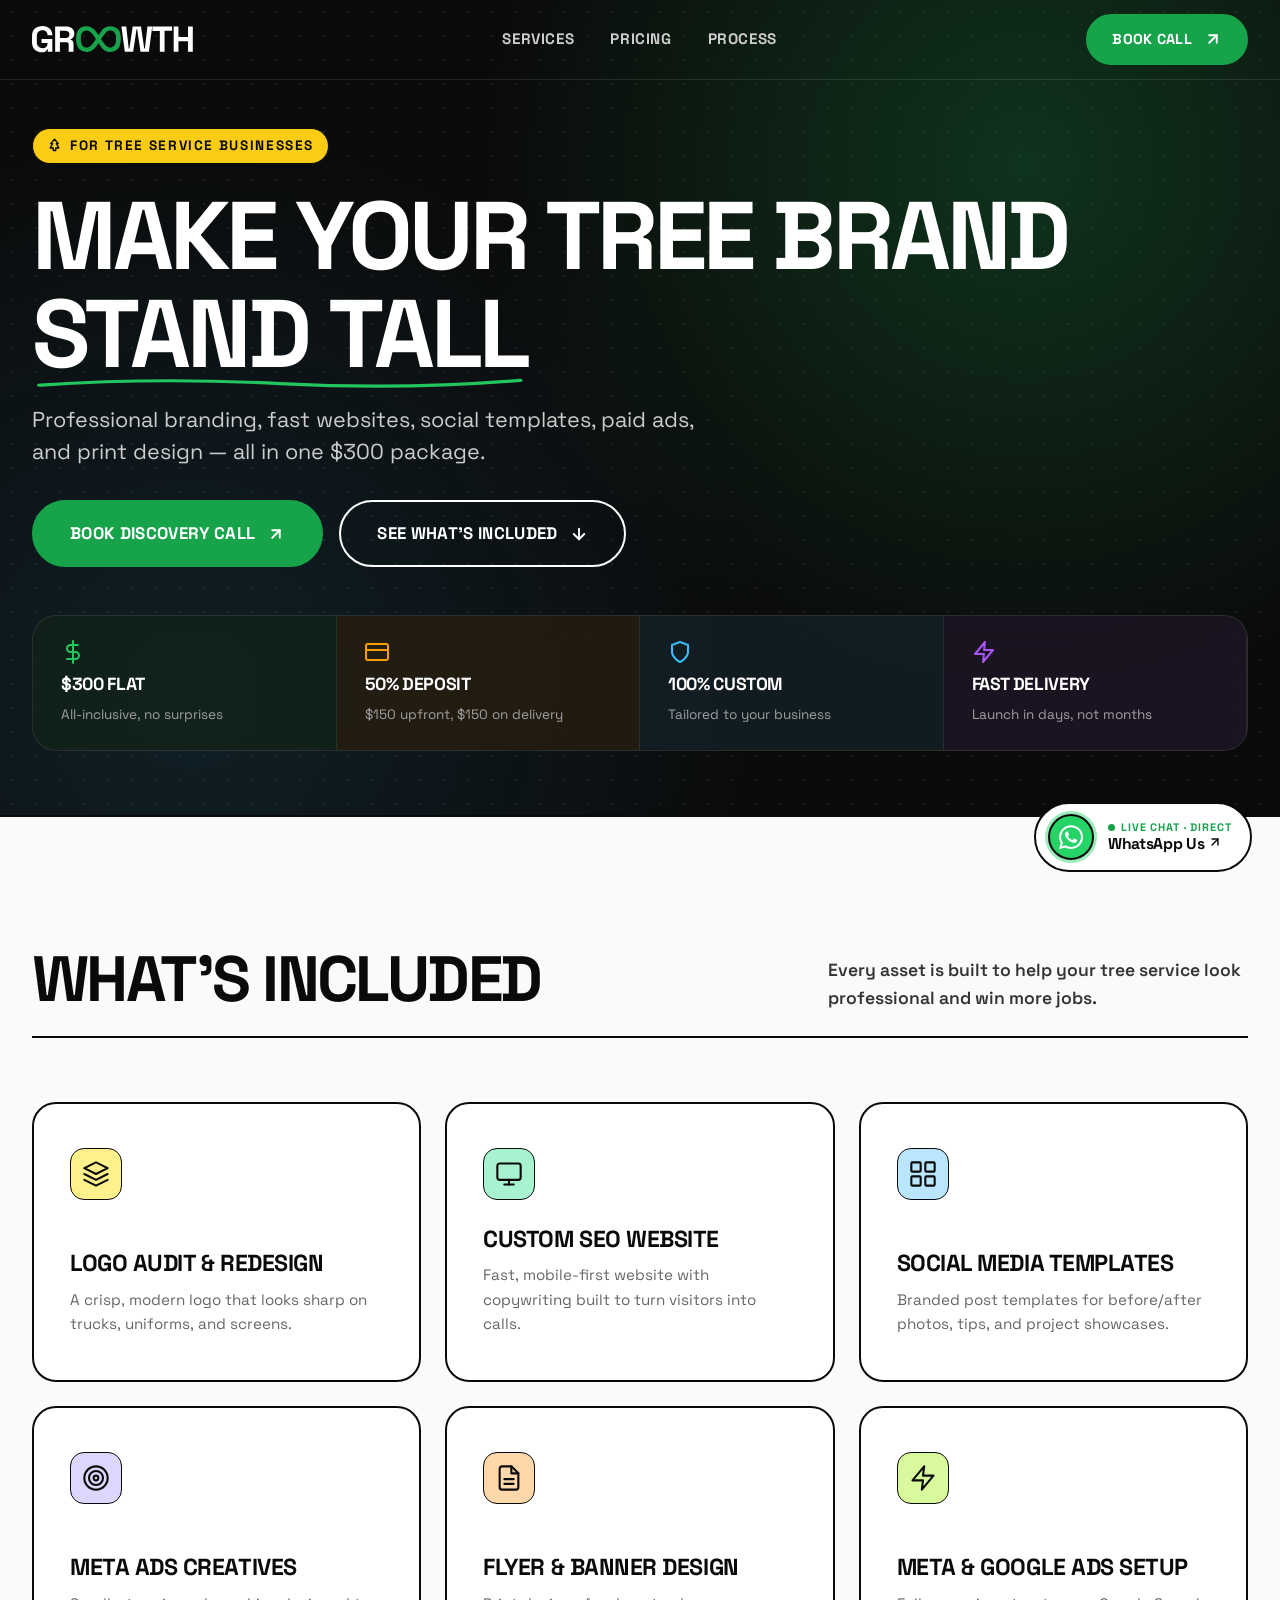
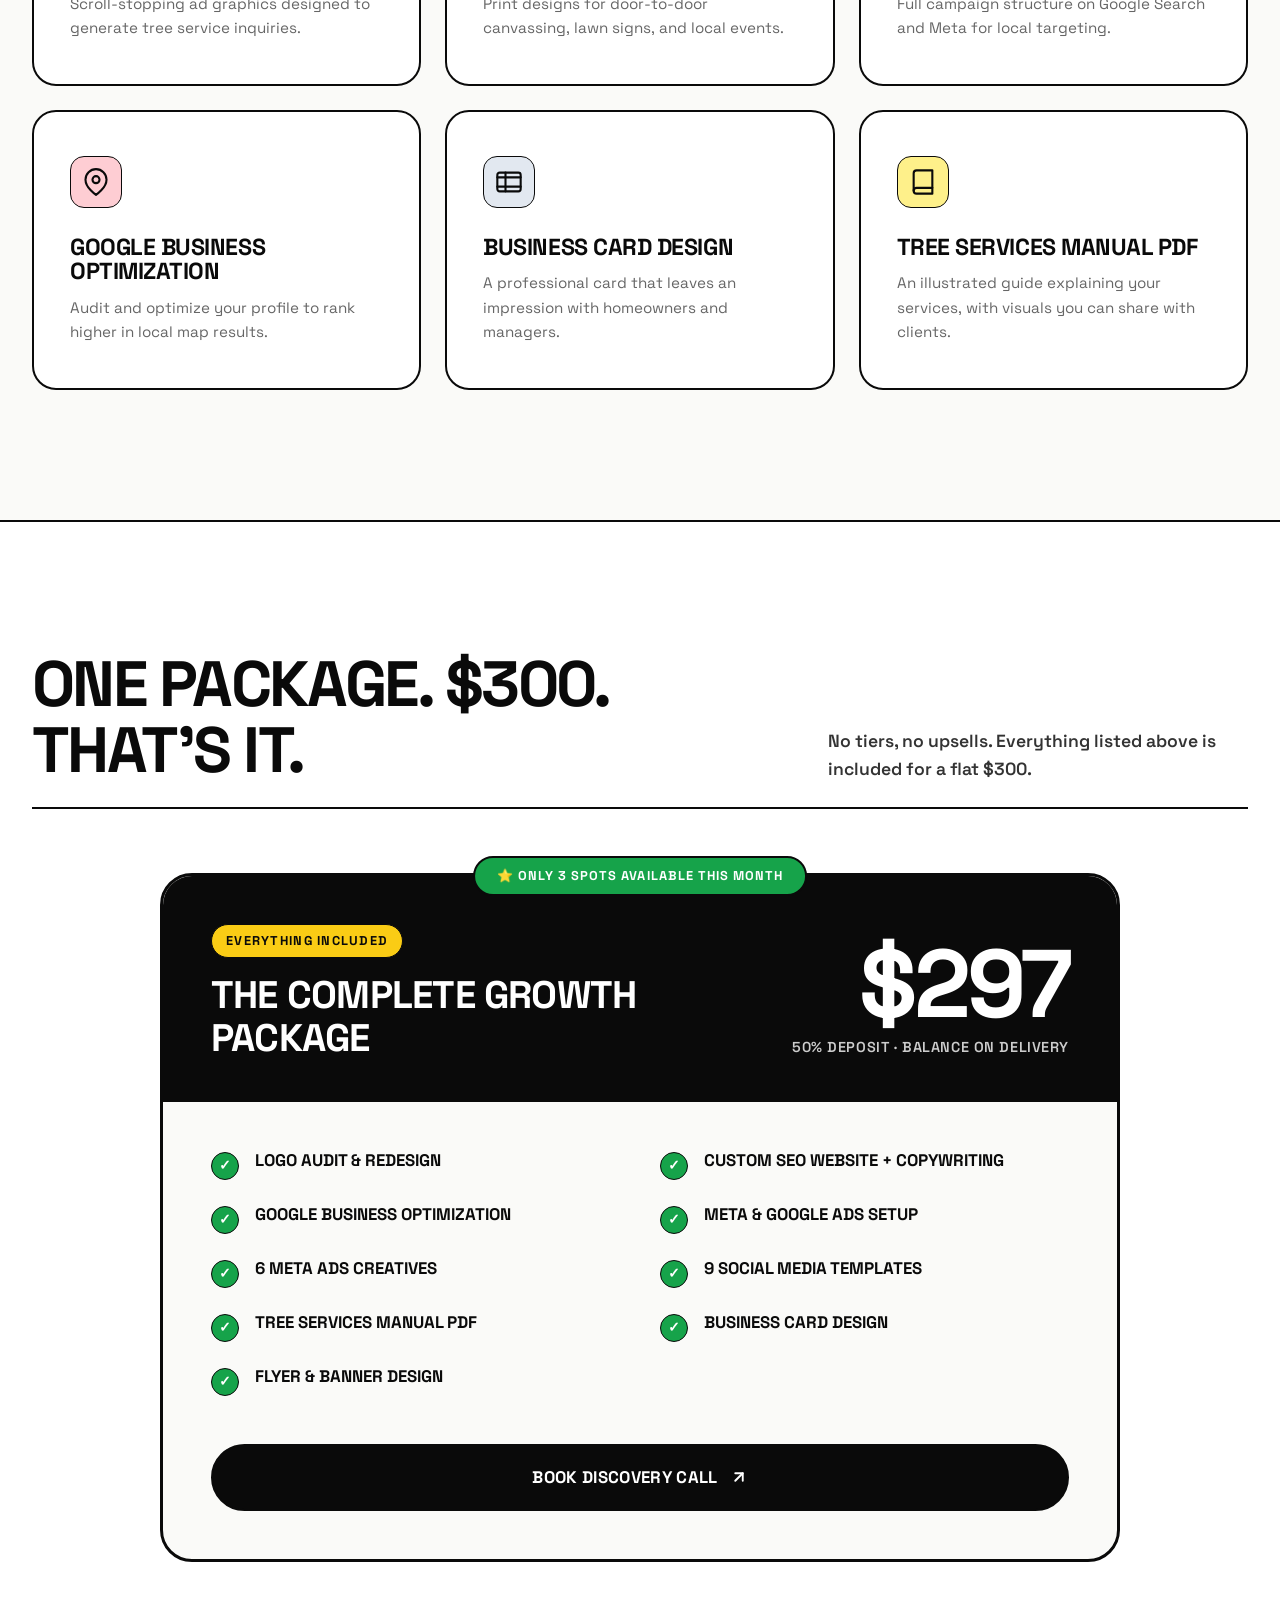
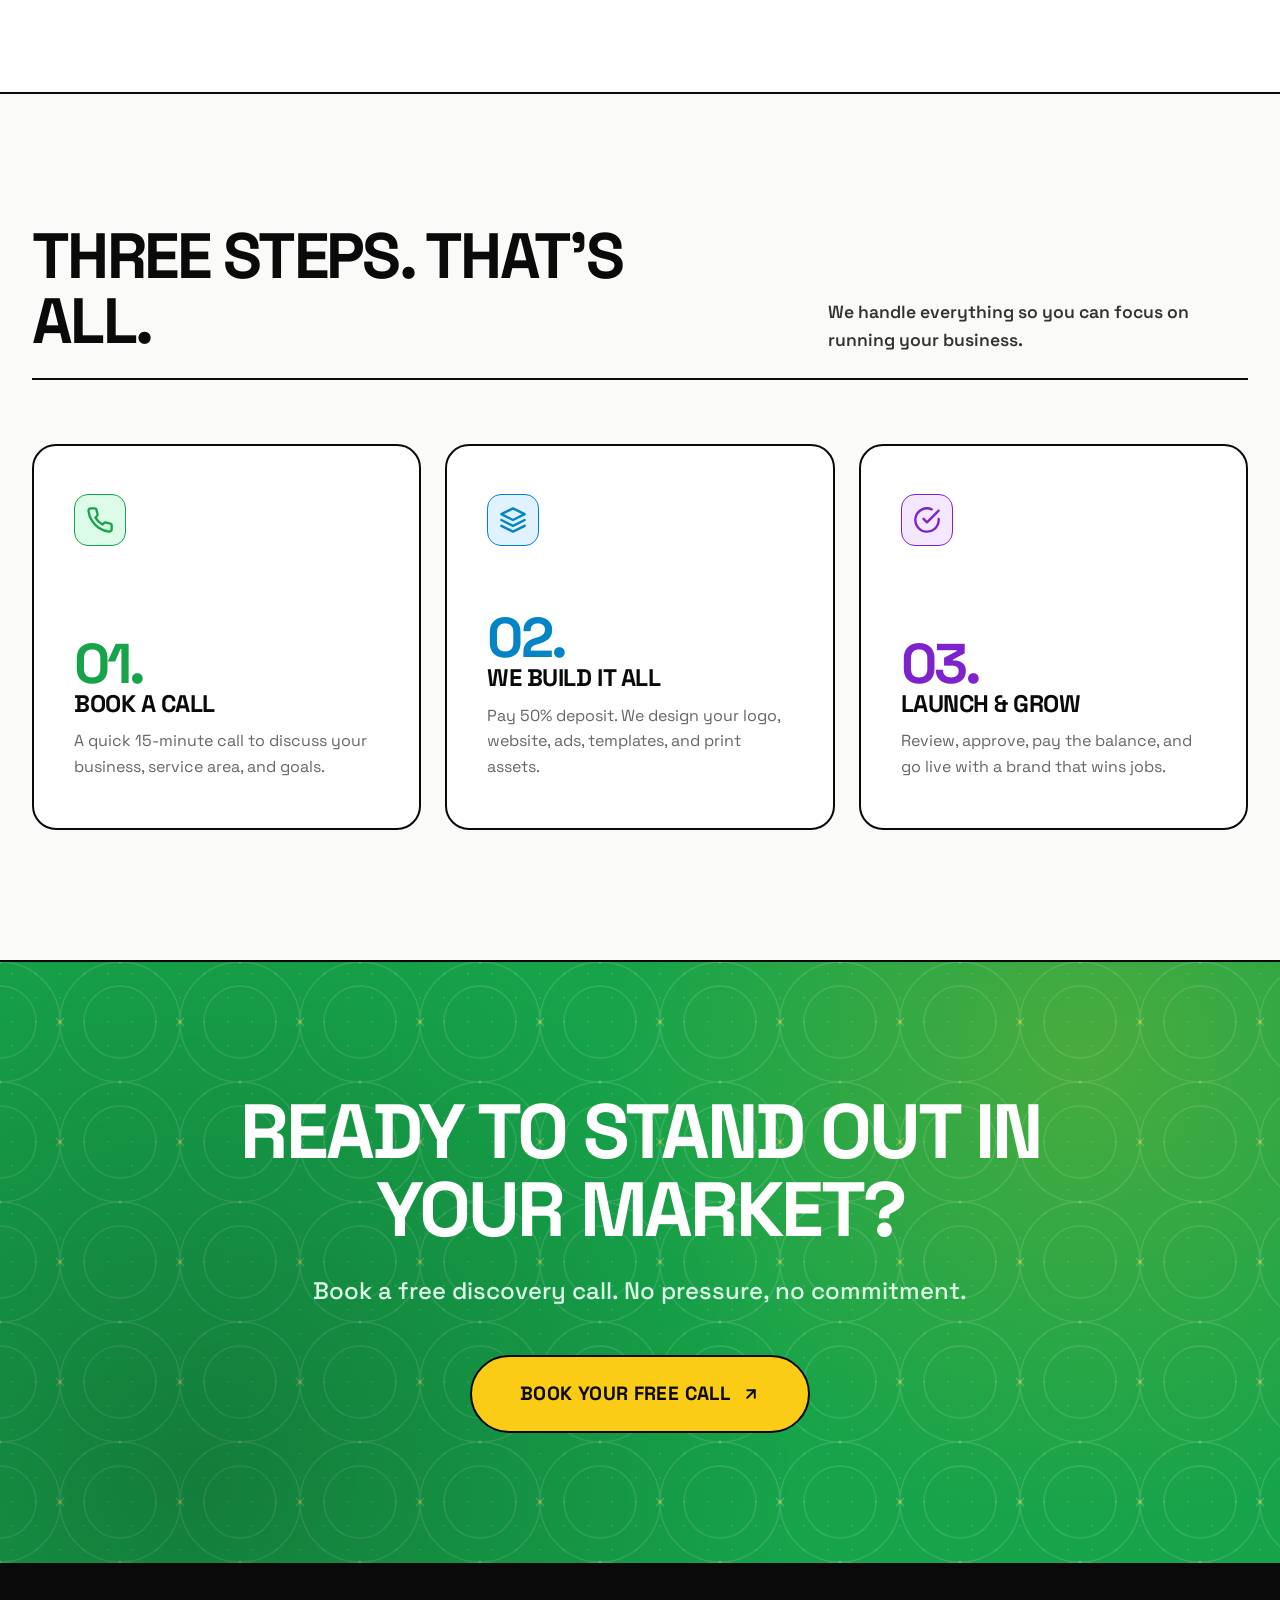
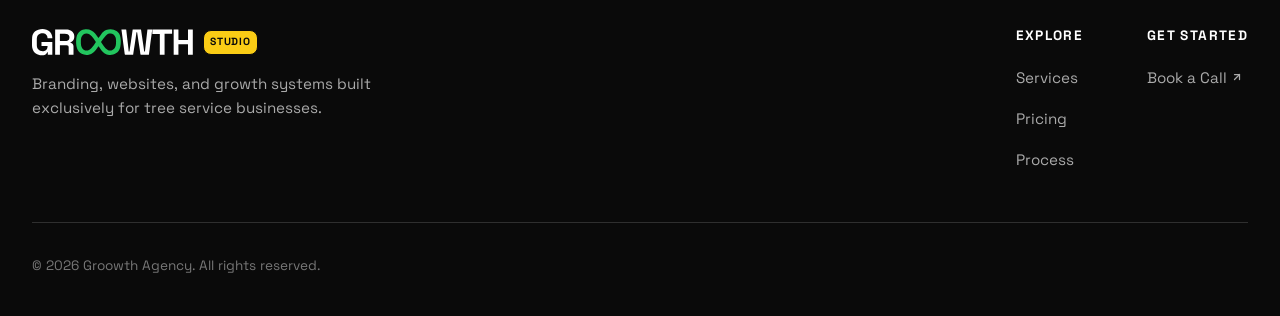
==== commit 17855b2b: "Transparent mobile navbar, SVG icon arrows on buttons, and larger 3-line mobile hero title" ====
--- a/index.html
+++ b/index.html
@@ -76,10 +76,10 @@
             <div class="nav-cta-wrap">
                 <a href="https://cal.com/haythem-rais/discovery-call" class="btn btn-primary btn-nav" target="_blank"
                     rel="noopener noreferrer">
-                    Book Call ↗
+                    Book Call <svg class="btn-icon-arrow" width="14" height="14" viewBox="0 0 24 24" fill="none" stroke="currentColor" stroke-width="2.5" stroke-linecap="round" stroke-linejoin="round"><line x1="7" y1="17" x2="17" y2="7"/><polyline points="7 7 17 7 17 17"/></svg>
                 </a>
                 <button class="menu-toggle" id="menuToggle" aria-label="Toggle Menu" aria-expanded="false">
-                    Menu ↓
+                    Menu <svg class="btn-icon-arrow menu-arrow-svg" width="14" height="14" viewBox="0 0 24 24" fill="none" stroke="currentColor" stroke-width="2.5" stroke-linecap="round" stroke-linejoin="round"><line x1="12" y1="5" x2="12" y2="19"/><polyline points="19 12 12 19 5 12"/></svg>
                 </button>
             </div>
         </div>
@@ -105,7 +105,7 @@
                 </span>
             </div>
 
-            <h1 class="reveal">Make Your Tree Brand <span class="highlight-underline">Stand&nbsp;Tall<svg
+            <h1 class="reveal">Make Your<br class="hero-br-mobile"> Tree Brand<br class="hero-br-mobile"> <span class="highlight-underline">Stand&nbsp;Tall<svg
                         class="brush-svg" viewBox="0 0 300 20" preserveAspectRatio="none">
                         <path d="M5 14 Q 75 4, 150 12 T 295 8" fill="none" stroke="var(--accent-green)" stroke-width="4"
                             stroke-linecap="round" />
@@ -116,10 +116,10 @@
             <div class="hero-actions reveal reveal-delay-2">
                 <a href="https://cal.com/haythem-rais/discovery-call" class="btn btn-primary" target="_blank"
                     rel="noopener noreferrer">
-                    Book Discovery Call ↗
+                    Book Discovery Call <svg class="btn-icon-arrow" width="14" height="14" viewBox="0 0 24 24" fill="none" stroke="currentColor" stroke-width="2.5" stroke-linecap="round" stroke-linejoin="round"><line x1="7" y1="17" x2="17" y2="7"/><polyline points="7 7 17 7 17 17"/></svg>
                 </a>
                 <a href="#package" class="btn btn-secondary">
-                    See What's Included ↓
+                    See What's Included <svg class="btn-icon-arrow" width="14" height="14" viewBox="0 0 24 24" fill="none" stroke="currentColor" stroke-width="2.5" stroke-linecap="round" stroke-linejoin="round"><line x1="12" y1="5" x2="12" y2="19"/><polyline points="19 12 12 19 5 12"/></svg>
                 </a>
             </div>
 
@@ -402,7 +402,7 @@
 
                         <a href="https://cal.com/haythem-rais/discovery-call" class="btn btn-primary btn-full"
                             target="_blank" rel="noopener noreferrer">
-                            BOOK DISCOVERY CALL ↗
+                            BOOK DISCOVERY CALL <svg class="btn-icon-arrow" width="14" height="14" viewBox="0 0 24 24" fill="none" stroke="currentColor" stroke-width="2.5" stroke-linecap="round" stroke-linejoin="round"><line x1="7" y1="17" x2="17" y2="7"/><polyline points="7 7 17 7 17 17"/></svg>
                         </a>
                     </div>
                 </div>
@@ -480,7 +480,7 @@
                 <p>Book a free discovery call. No pressure, no commitment.</p>
                 <a href="https://cal.com/haythem-rais/discovery-call" class="btn btn-white-punchy" target="_blank"
                     rel="noopener noreferrer">
-                    BOOK YOUR FREE CALL ↗
+                    BOOK YOUR FREE CALL <svg class="btn-icon-arrow" width="14" height="14" viewBox="0 0 24 24" fill="none" stroke="currentColor" stroke-width="2.5" stroke-linecap="round" stroke-linejoin="round"><line x1="7" y1="17" x2="17" y2="7"/><polyline points="7 7 17 7 17 17"/></svg>
                 </a>
             </div>
         </div>
@@ -529,7 +529,7 @@
                         <h4>Get Started</h4>
                         <ul>
                             <li><a href="https://cal.com/haythem-rais/discovery-call" target="_blank"
-                                    rel="noopener noreferrer">Book a Call ↗</a></li>
+                                    rel="noopener noreferrer">Book a Call <svg class="btn-icon-arrow" width="12" height="12" viewBox="0 0 24 24" fill="none" stroke="currentColor" stroke-width="2.5" stroke-linecap="round" stroke-linejoin="round"><line x1="7" y1="17" x2="17" y2="7"/><polyline points="7 7 17 7 17 17"/></svg></a></li>
                         </ul>
                     </div>
                 </div>
@@ -556,7 +556,7 @@
         </div>
         <div class="pill-content">
             <span class="pill-status"><span class="online-dot"></span> LIVE CHAT · DIRECT</span>
-            <span class="pill-title">WhatsApp Us ↗</span>
+            <span class="pill-title">WhatsApp Us <svg class="btn-icon-arrow" width="14" height="14" viewBox="0 0 24 24" fill="none" stroke="currentColor" stroke-width="2.5" stroke-linecap="round" stroke-linejoin="round"><line x1="7" y1="17" x2="17" y2="7"/><polyline points="7 7 17 7 17 17"/></svg></span>
         </div>
     </a>
 
--- a/style.css
+++ b/style.css
@@ -245,8 +245,8 @@
   left: 0;
   width: 100%;
   height: var(--nav-height);
-  background-color: #0A0A0A;
-  border-bottom: 2px solid rgba(255, 255, 255, 0.12);
+  background-color: transparent;
+  border-bottom: 1px solid rgba(255, 255, 255, 0.1);
   z-index: 1000;
   display: flex;
   align-items: center;
@@ -393,6 +393,14 @@
   font-size: 0.85rem;
   text-transform: uppercase;
   cursor: pointer;
+}
+
+.mobile-menu {
+  display: none;
+}
+
+.hero-br-mobile {
+  display: none;
 }
 
 /* --- Hero Section --- */
@@ -503,72 +511,83 @@
   gap: 16px;
 }
 
+/* --- Swiss Data Strip (Dark Theme Aligned) --- */
 .swiss-strip {
   display: grid;
   grid-template-columns: repeat(4, 1fr);
-  border: 2.5px solid var(--black);
+  border: 1px solid rgba(255, 255, 255, 0.12);
   border-radius: var(--radius-lg);
-  background: var(--white);
+  background: rgba(18, 18, 18, 0.75);
+  backdrop-filter: blur(12px);
+  -webkit-backdrop-filter: blur(12px);
   overflow: hidden;
   margin-top: 48px;
   width: 100%;
-  box-shadow: 6px 6px 0px var(--black);
+  box-shadow: 0 10px 30px rgba(0, 0, 0, 0.4);
   box-sizing: border-box;
 }
 
 .strip-item {
-  padding: 28px 32px;
-  border-right: 2px solid var(--border-dark);
+  padding: 24px 28px;
+  border-right: 1px solid rgba(255, 255, 255, 0.08);
   display: flex;
   flex-direction: column;
   gap: 6px;
-  transition: background-color 0.2s ease;
+  background-color: transparent;
+  transition: background-color 0.25s ease;
 }
 
 .strip-item:nth-child(1) {
-  background-color: #ECFDF5;
+  background-color: rgba(34, 197, 94, 0.08);
+}
+.strip-item:nth-child(1):hover {
+  background-color: rgba(34, 197, 94, 0.16);
+}
+.strip-item:nth-child(1) .strip-icon {
+  color: #22C55E;
 }
 
 .strip-item:nth-child(2) {
-  background-color: #FEFCE8;
+  background-color: rgba(245, 158, 11, 0.08);
+}
+.strip-item:nth-child(2):hover {
+  background-color: rgba(245, 158, 11, 0.16);
+}
+.strip-item:nth-child(2) .strip-icon {
+  color: #F59E0B;
 }
 
 .strip-item:nth-child(3) {
-  background-color: #EFF6FF;
+  background-color: rgba(56, 189, 248, 0.08);
+}
+.strip-item:nth-child(3):hover {
+  background-color: rgba(56, 189, 248, 0.16);
+}
+.strip-item:nth-child(3) .strip-icon {
+  color: #38BDF8;
 }
 
 .strip-item:nth-child(4) {
-  background-color: #FAF5FF;
-}
-
-.strip-item:last-child {
-  border-right: none;
-}
-
-.strip-icon {
-  color: var(--black);
-  flex-shrink: 0;
+  background-color: rgba(168, 85, 247, 0.08);
+}
+.strip-item:nth-child(4):hover {
+  background-color: rgba(168, 85, 247, 0.16);
+}
+.strip-item:nth-child(4) .strip-icon {
+  color: #A855F7;
 }
 
 .strip-label {
-  font-size: 1.2rem;
-  font-weight: 800;
-  color: var(--black);
+  font-size: 1.1rem;
+  font-weight: 700;
+  color: var(--white);
   text-transform: uppercase;
   letter-spacing: -0.02em;
 }
 
-.strip-label {
-  font-size: 1.2rem;
-  font-weight: 800;
-  color: var(--black);
-  text-transform: uppercase;
-  letter-spacing: -0.02em;
-}
-
 .strip-desc {
-  font-size: 0.9rem;
-  color: var(--muted);
+  font-size: 0.85rem;
+  color: #A0A0A0;
 }
 
 /* --- Section Headers (Swiss Editorial) --- */
@@ -1449,9 +1468,14 @@
     padding: 5px 10px;
   }
 
-  h1 {
-    font-size: clamp(2.4rem, 9vw, 3.2rem);
-    line-height: 1.05;
+  .hero-br-mobile {
+    display: block;
+  }
+
+  #hero h1 {
+    font-size: clamp(2.5rem, 10vw, 3.4rem);
+    line-height: 1.08;
+    letter-spacing: -0.04em;
   }
 
   h2 {
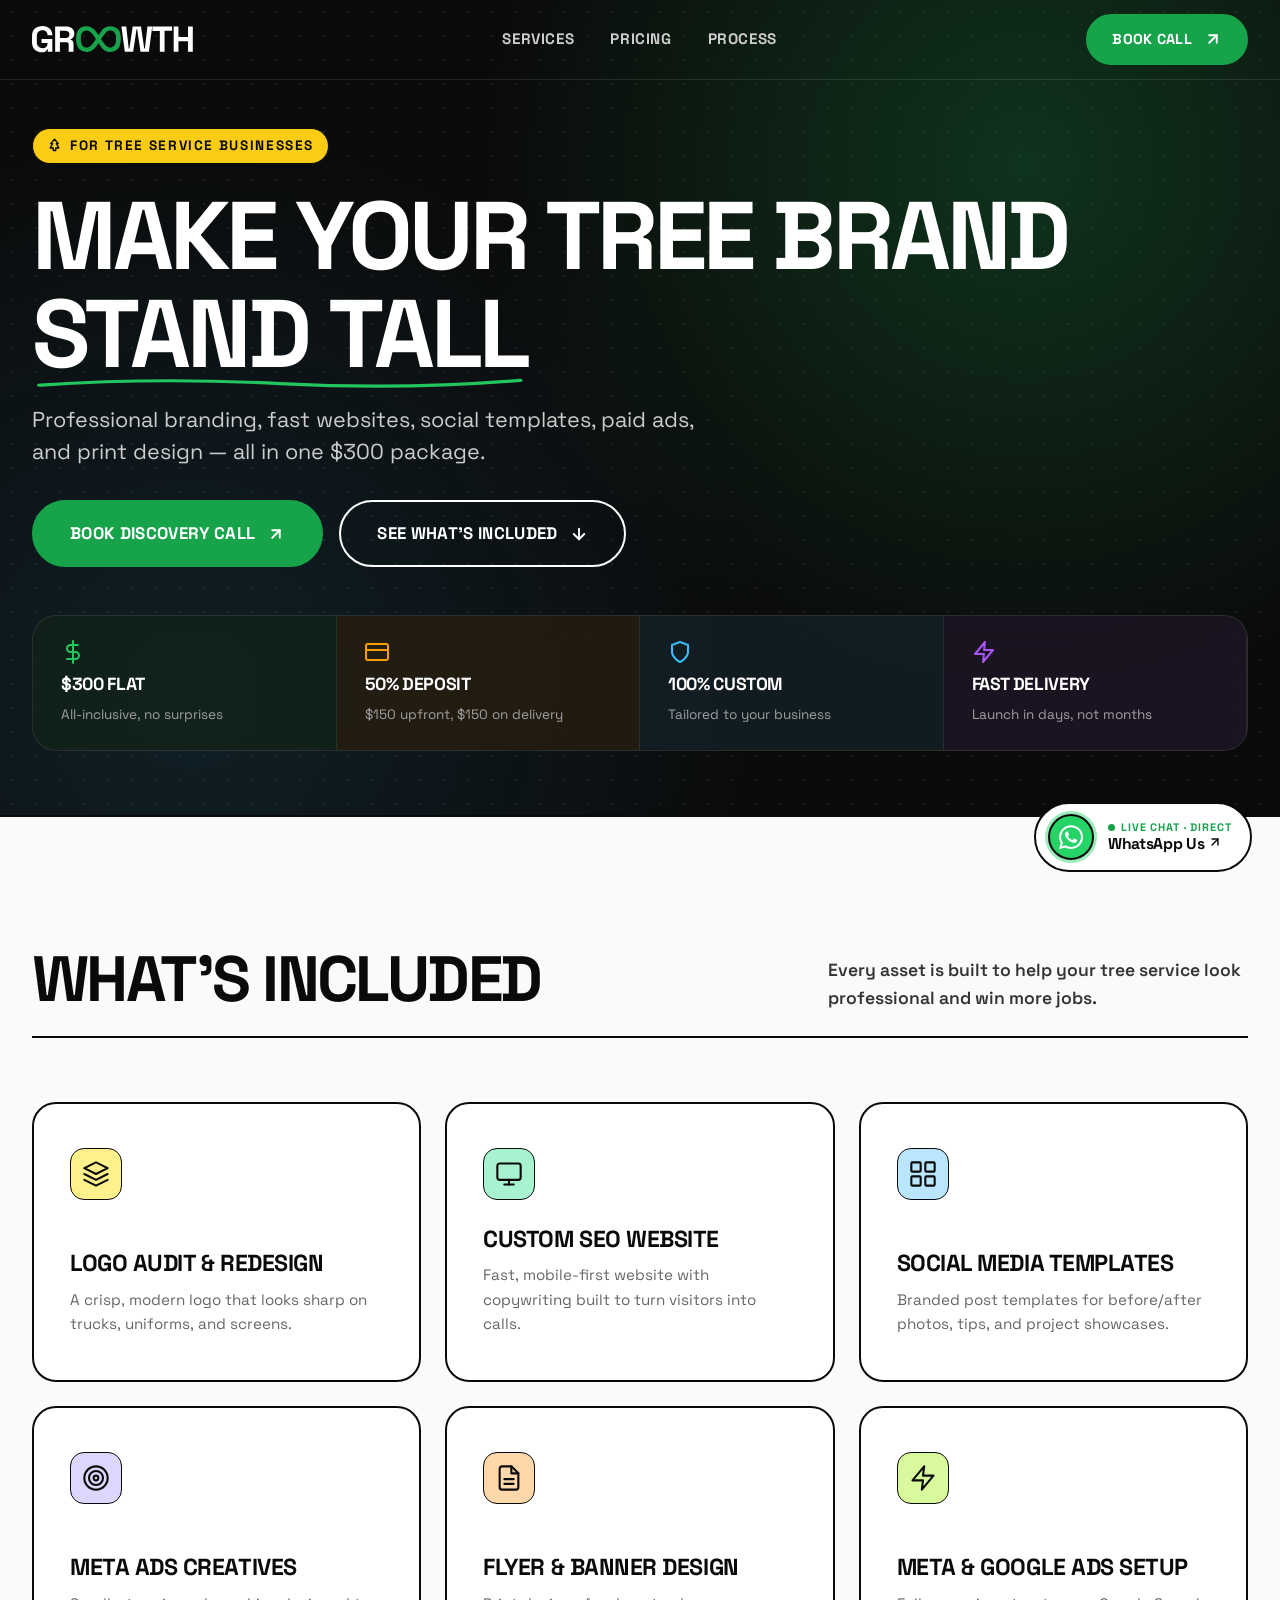
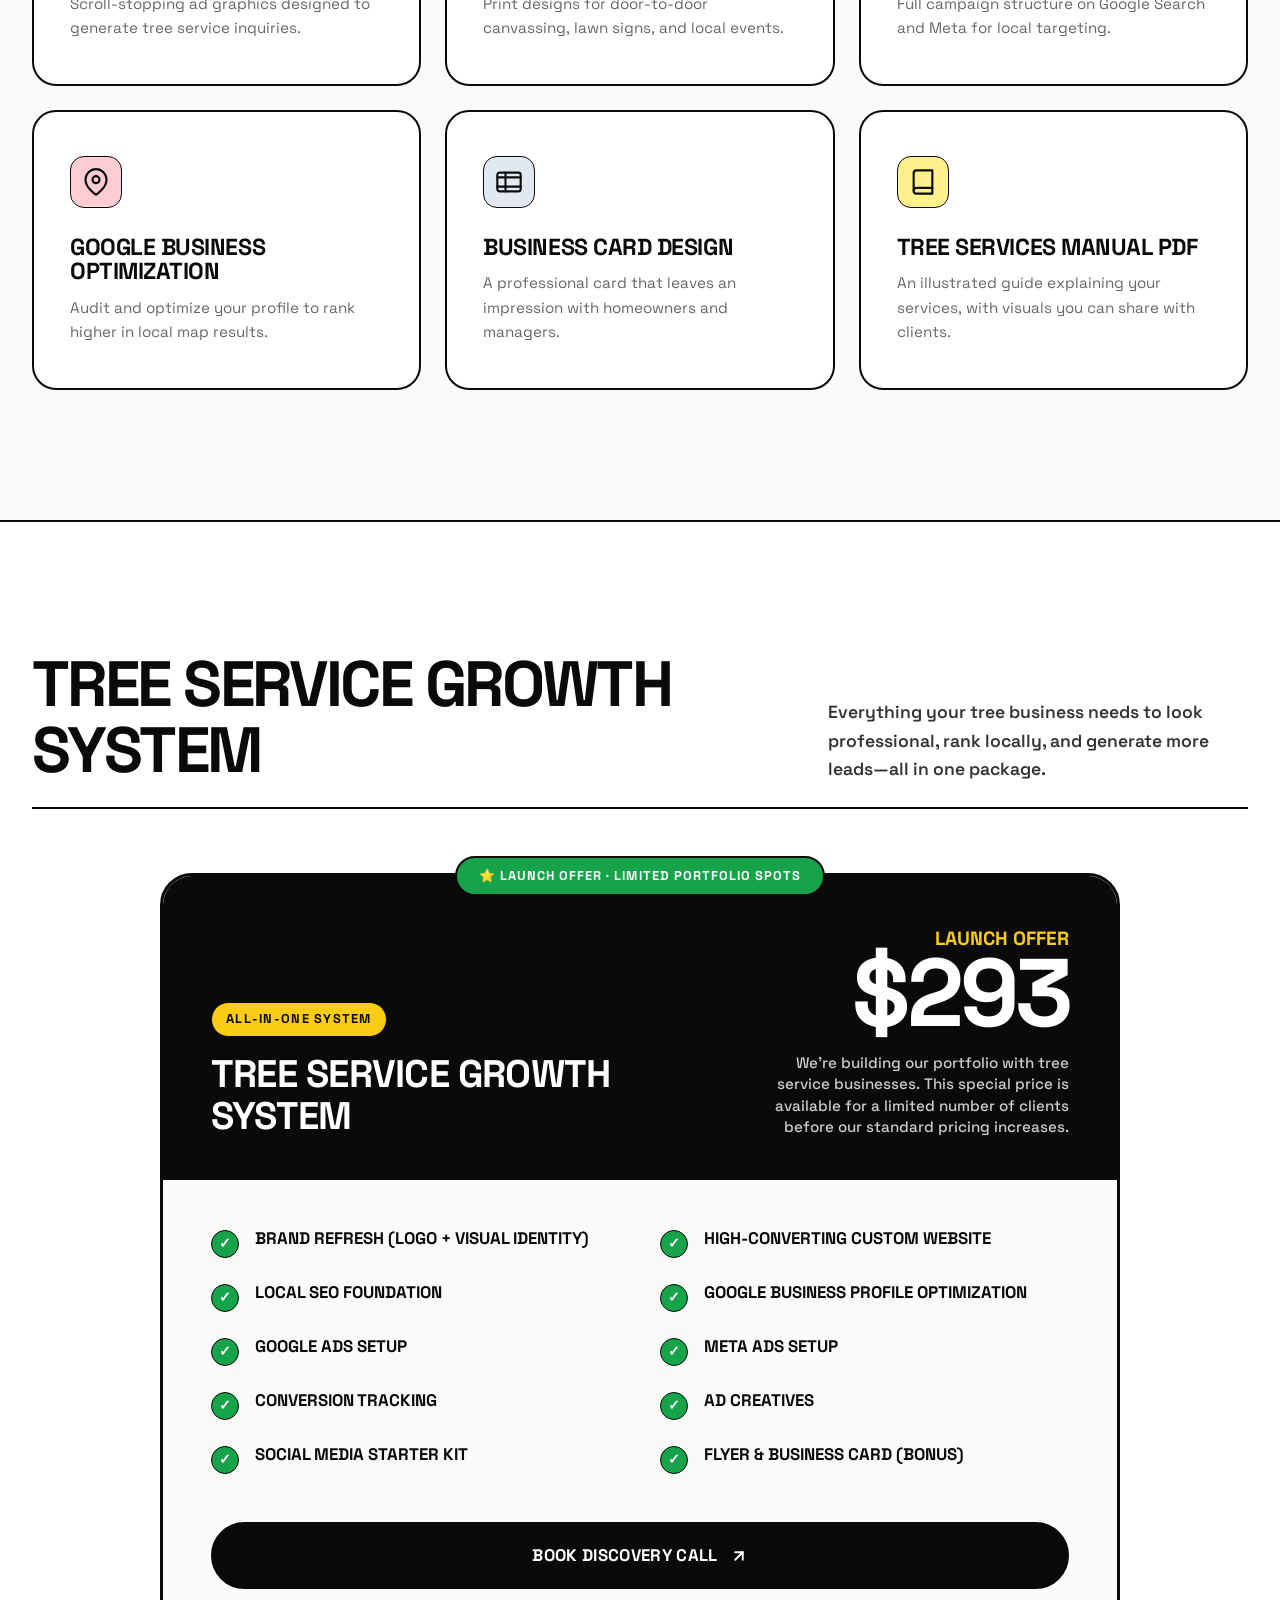
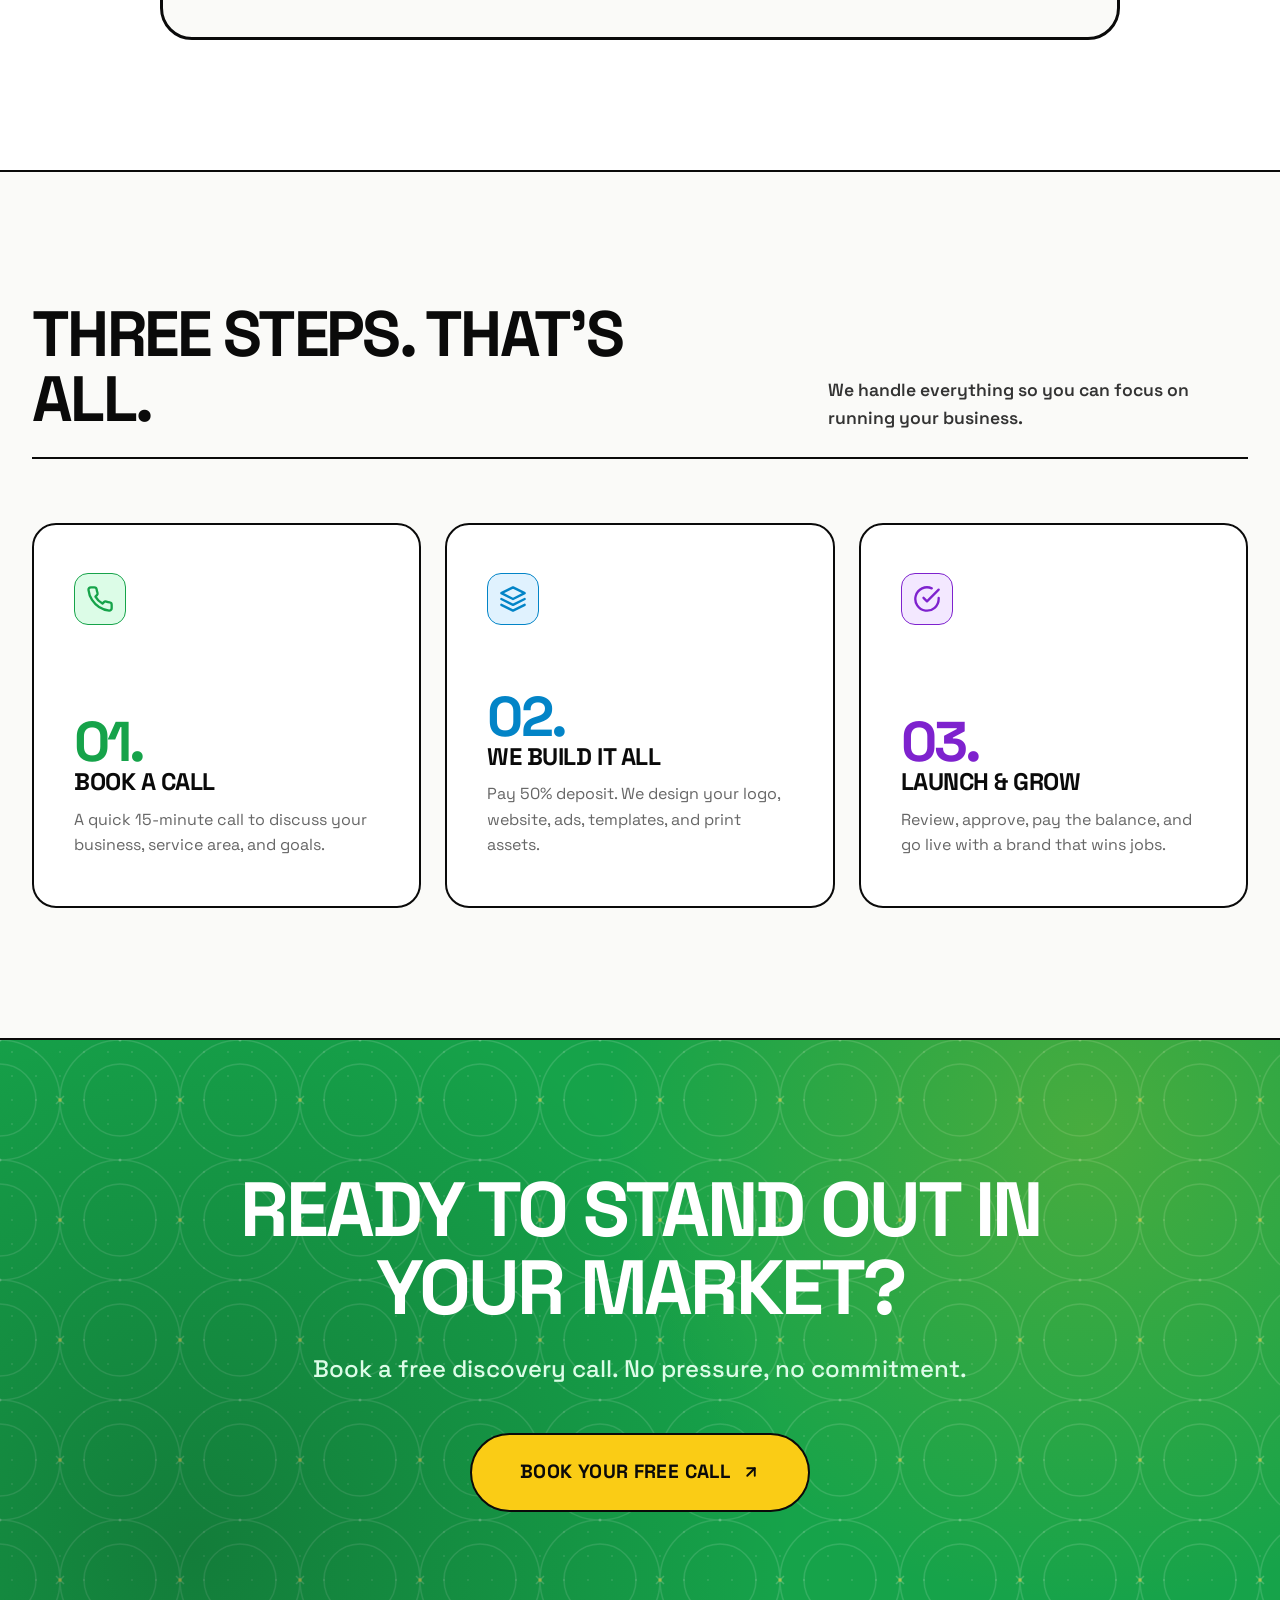
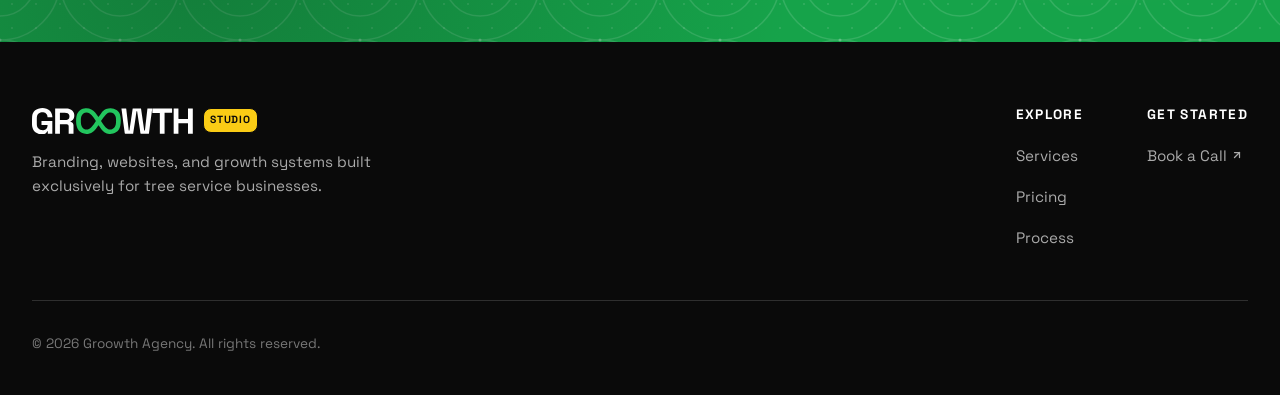
==== commit 2cdbd961: "Update pricing package details and deliverables" ====
--- a/index.html
+++ b/index.html
@@ -318,26 +318,26 @@
         <div class="container">
             <div class="swiss-header reveal">
                 <div class="swiss-header-left">
-                    <h2>ONE PACKAGE. $300. THAT'S IT.</h2>
+                    <h2>TREE SERVICE GROWTH SYSTEM</h2>
                 </div>
                 <div class="swiss-header-right">
-                    <p>No tiers, no upsells. Everything listed above is included for a flat $300.</p>
+                    <p>Everything your tree business needs to look professional, rank locally, and generate more leads—all in one package.</p>
                 </div>
             </div>
 
             <div class="package-wrapper">
                 <div class="package-card reveal">
-                    <div class="pkg-top-urgency-badge"><span class="badge-star">⭐</span> ONLY 3 SPOTS AVAILABLE THIS
-                        MONTH</div>
+                    <div class="pkg-top-urgency-badge"><span class="badge-star">⭐</span> LAUNCH OFFER · LIMITED PORTFOLIO SPOTS</div>
                     <!-- Card Header -->
                     <div class="package-card-header">
                         <div class="pkg-title-wrap">
-                            <span class="pkg-tag">EVERYTHING INCLUDED</span>
-                            <h3>THE COMPLETE GROWTH PACKAGE</h3>
+                            <span class="pkg-tag">ALL-IN-ONE SYSTEM</span>
+                            <h3>Tree Service Growth System</h3>
                         </div>
                         <div class="pkg-price-wrap">
+                            <span class="pkg-launch-label">Launch Offer</span>
                             <span class="pkg-price" data-count="300" data-prefix="$">$300</span>
-                            <span class="pkg-terms">50% DEPOSIT · BALANCE ON DELIVERY</span>
+                            <p class="pkg-portfolio-note">We're building our portfolio with tree service businesses. This special price is available for a limited number of clients before our standard pricing increases.</p>
                         </div>
                     </div>
 
@@ -347,55 +347,61 @@
                             <div class="deliverable-item reveal" style="--i:0">
                                 <span class="check-box">✓</span>
                                 <div class="deliverable-text">
-                                    <span class="deliv-title">Logo Audit &amp; Redesign</span>
+                                    <span class="deliv-title">Brand refresh (logo + visual identity)</span>
                                 </div>
                             </div>
                             <div class="deliverable-item reveal" style="--i:1">
                                 <span class="check-box">✓</span>
                                 <div class="deliverable-text">
-                                    <span class="deliv-title">Custom SEO Website + Copywriting</span>
+                                    <span class="deliv-title">High-converting custom website</span>
                                 </div>
                             </div>
                             <div class="deliverable-item reveal" style="--i:2">
                                 <span class="check-box">✓</span>
                                 <div class="deliverable-text">
-                                    <span class="deliv-title">Google Business Optimization</span>
+                                    <span class="deliv-title">Local SEO foundation</span>
                                 </div>
                             </div>
                             <div class="deliverable-item reveal" style="--i:3">
                                 <span class="check-box">✓</span>
                                 <div class="deliverable-text">
-                                    <span class="deliv-title">Meta &amp; Google Ads Setup</span>
+                                    <span class="deliv-title">Google Business Profile optimization</span>
                                 </div>
                             </div>
                             <div class="deliverable-item reveal" style="--i:4">
                                 <span class="check-box">✓</span>
                                 <div class="deliverable-text">
-                                    <span class="deliv-title">6 Meta Ads Creatives</span>
+                                    <span class="deliv-title">Google Ads setup</span>
                                 </div>
                             </div>
                             <div class="deliverable-item reveal" style="--i:5">
                                 <span class="check-box">✓</span>
                                 <div class="deliverable-text">
-                                    <span class="deliv-title">9 Social Media Templates</span>
+                                    <span class="deliv-title">Meta Ads setup</span>
                                 </div>
                             </div>
                             <div class="deliverable-item reveal" style="--i:6">
                                 <span class="check-box">✓</span>
                                 <div class="deliverable-text">
-                                    <span class="deliv-title">Tree Services Manual PDF</span>
+                                    <span class="deliv-title">Conversion tracking</span>
                                 </div>
                             </div>
                             <div class="deliverable-item reveal" style="--i:7">
                                 <span class="check-box">✓</span>
                                 <div class="deliverable-text">
-                                    <span class="deliv-title">Business Card Design</span>
+                                    <span class="deliv-title">Ad creatives</span>
                                 </div>
                             </div>
                             <div class="deliverable-item reveal" style="--i:8">
                                 <span class="check-box">✓</span>
                                 <div class="deliverable-text">
-                                    <span class="deliv-title">Flyer &amp; Banner Design</span>
+                                    <span class="deliv-title">Social media starter kit</span>
+                                </div>
+                            </div>
+                            <div class="deliverable-item reveal" style="--i:9">
+                                <span class="check-box">✓</span>
+                                <div class="deliverable-text">
+                                    <span class="deliv-title">Flyer &amp; business card (bonus)</span>
                                 </div>
                             </div>
                         </div>
--- a/style.css
+++ b/style.css
@@ -850,6 +850,17 @@
 
 .pkg-price-wrap {
   text-align: right;
+  display: flex;
+  flex-direction: column;
+  align-items: flex-end;
+}
+
+.pkg-launch-label {
+  font-size: 1.2rem;
+  font-weight: 800;
+  color: var(--vivid-yellow);
+  text-transform: uppercase;
+  margin-bottom: -5px;
 }
 
 .pkg-price {
@@ -861,13 +872,14 @@
   display: block;
 }
 
-.pkg-terms {
-  font-size: 0.9rem;
+.pkg-portfolio-note {
+  font-size: 0.95rem;
   color: #CCCCCC;
-  font-weight: 600;
-  text-transform: uppercase;
-  letter-spacing: 0.04em;
-  margin-top: 8px;
+  font-weight: 500;
+  line-height: 1.4;
+  margin-top: 16px;
+  max-width: 320px;
+  text-align: right;
   display: block;
 }
 
@@ -1473,9 +1485,11 @@
   }
 
   #hero h1 {
-    font-size: clamp(2.5rem, 10vw, 3.4rem);
-    line-height: 1.08;
+    font-size: clamp(3.2rem, 14vw, 4.8rem);
+    line-height: 1.02;
     letter-spacing: -0.04em;
+    font-weight: 800;
+    max-width: 85%;
   }
 
   h2 {
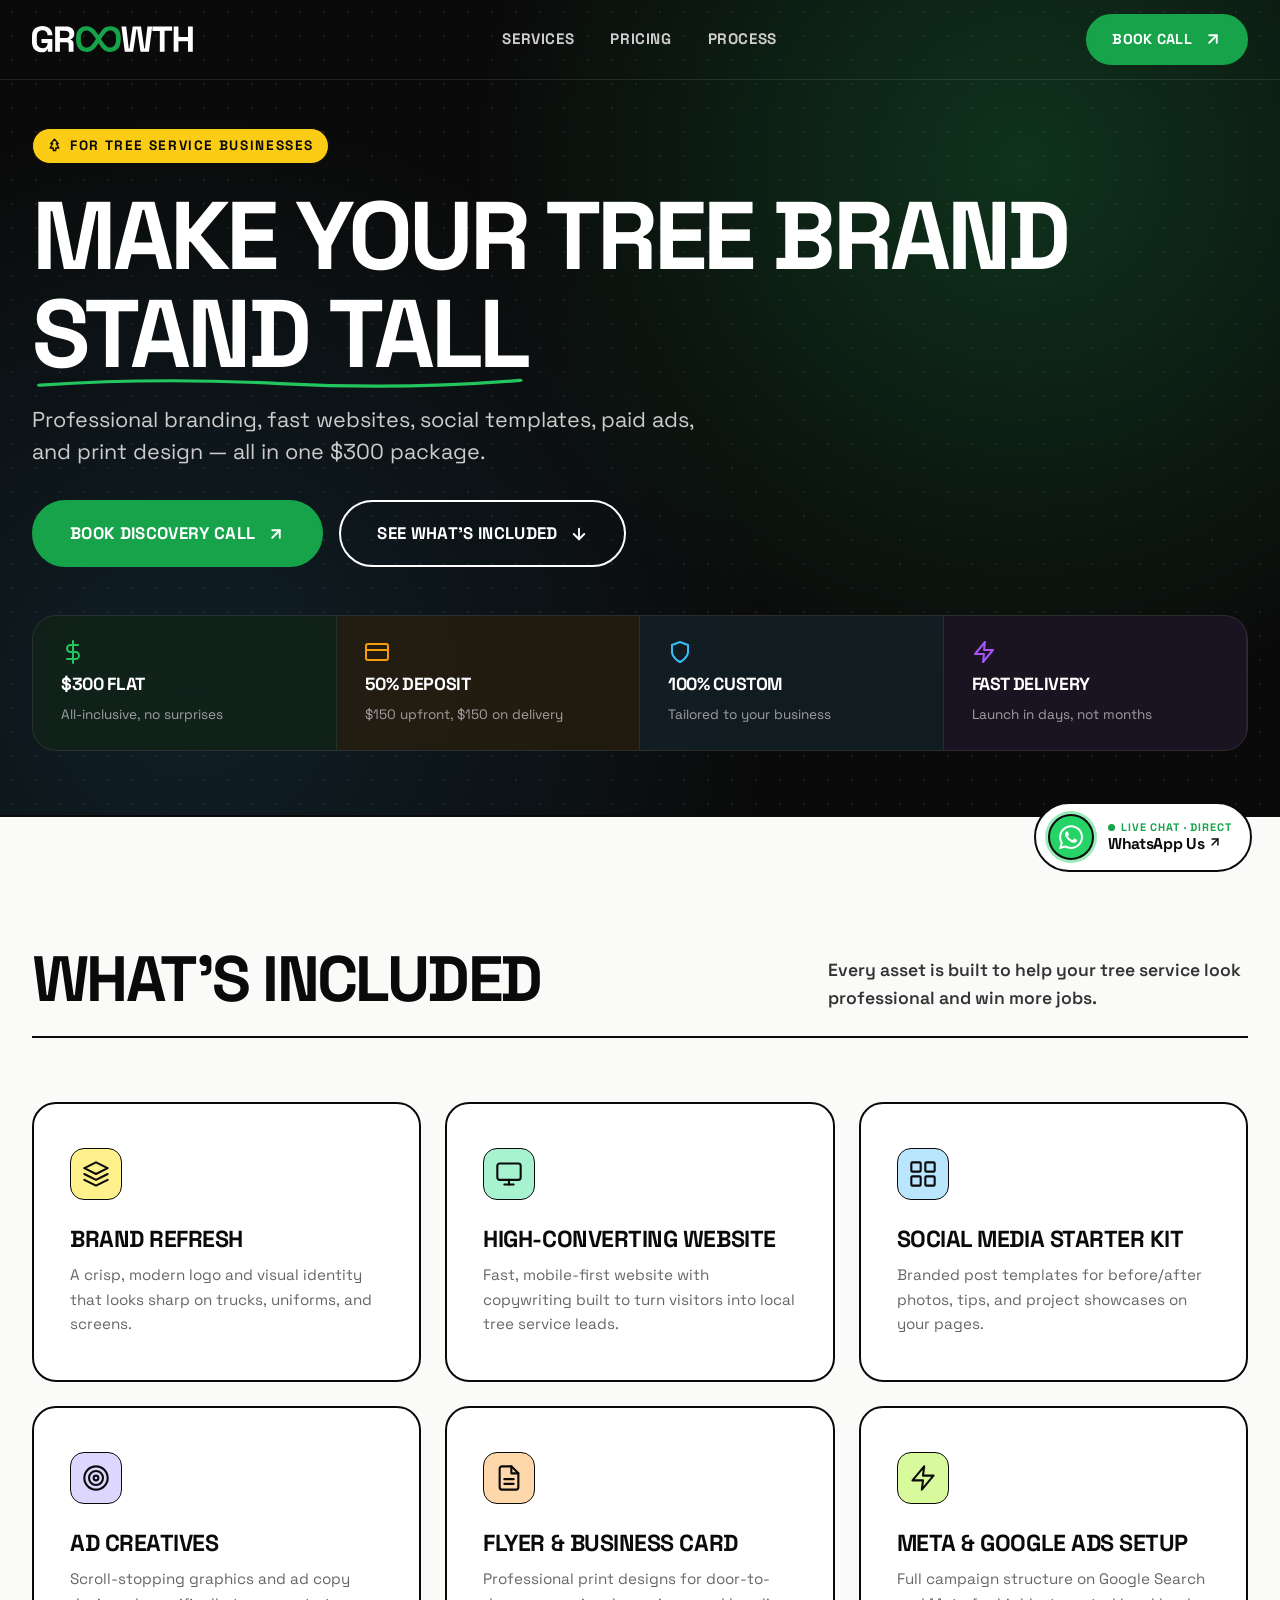
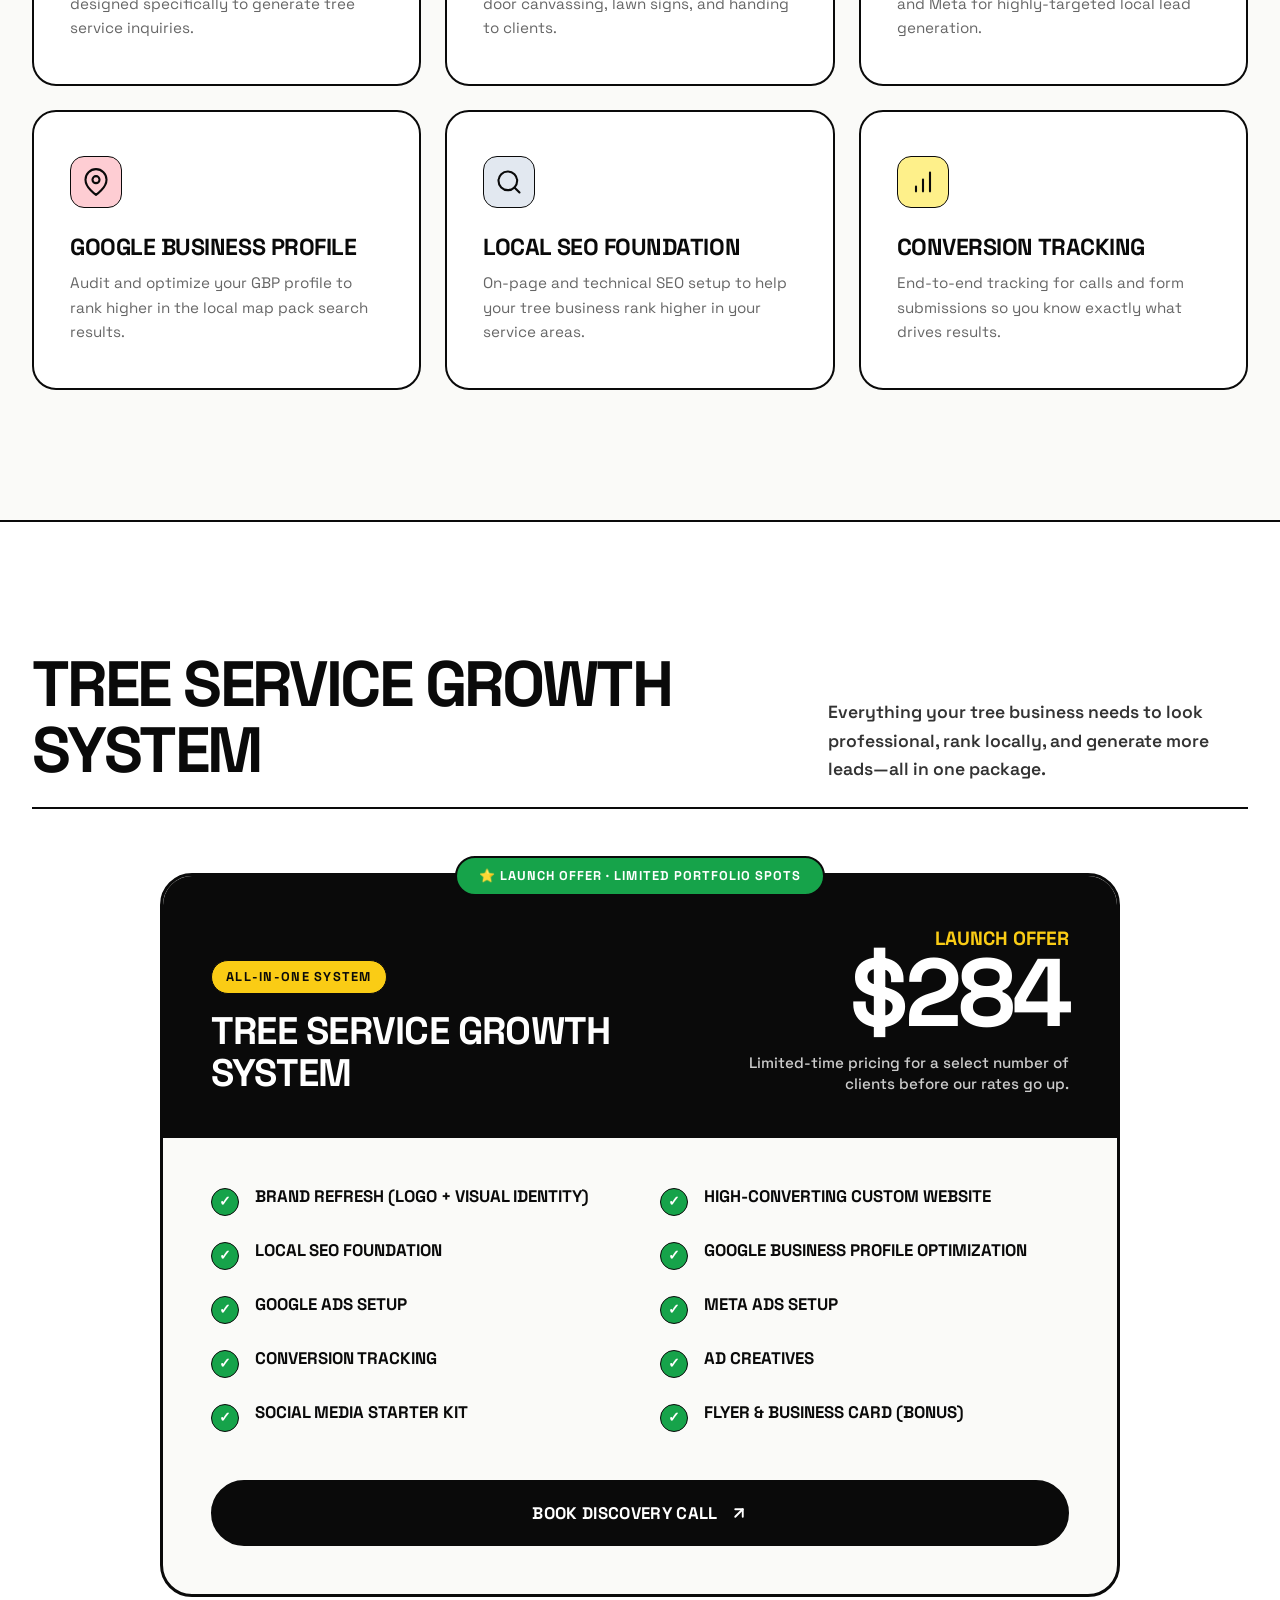
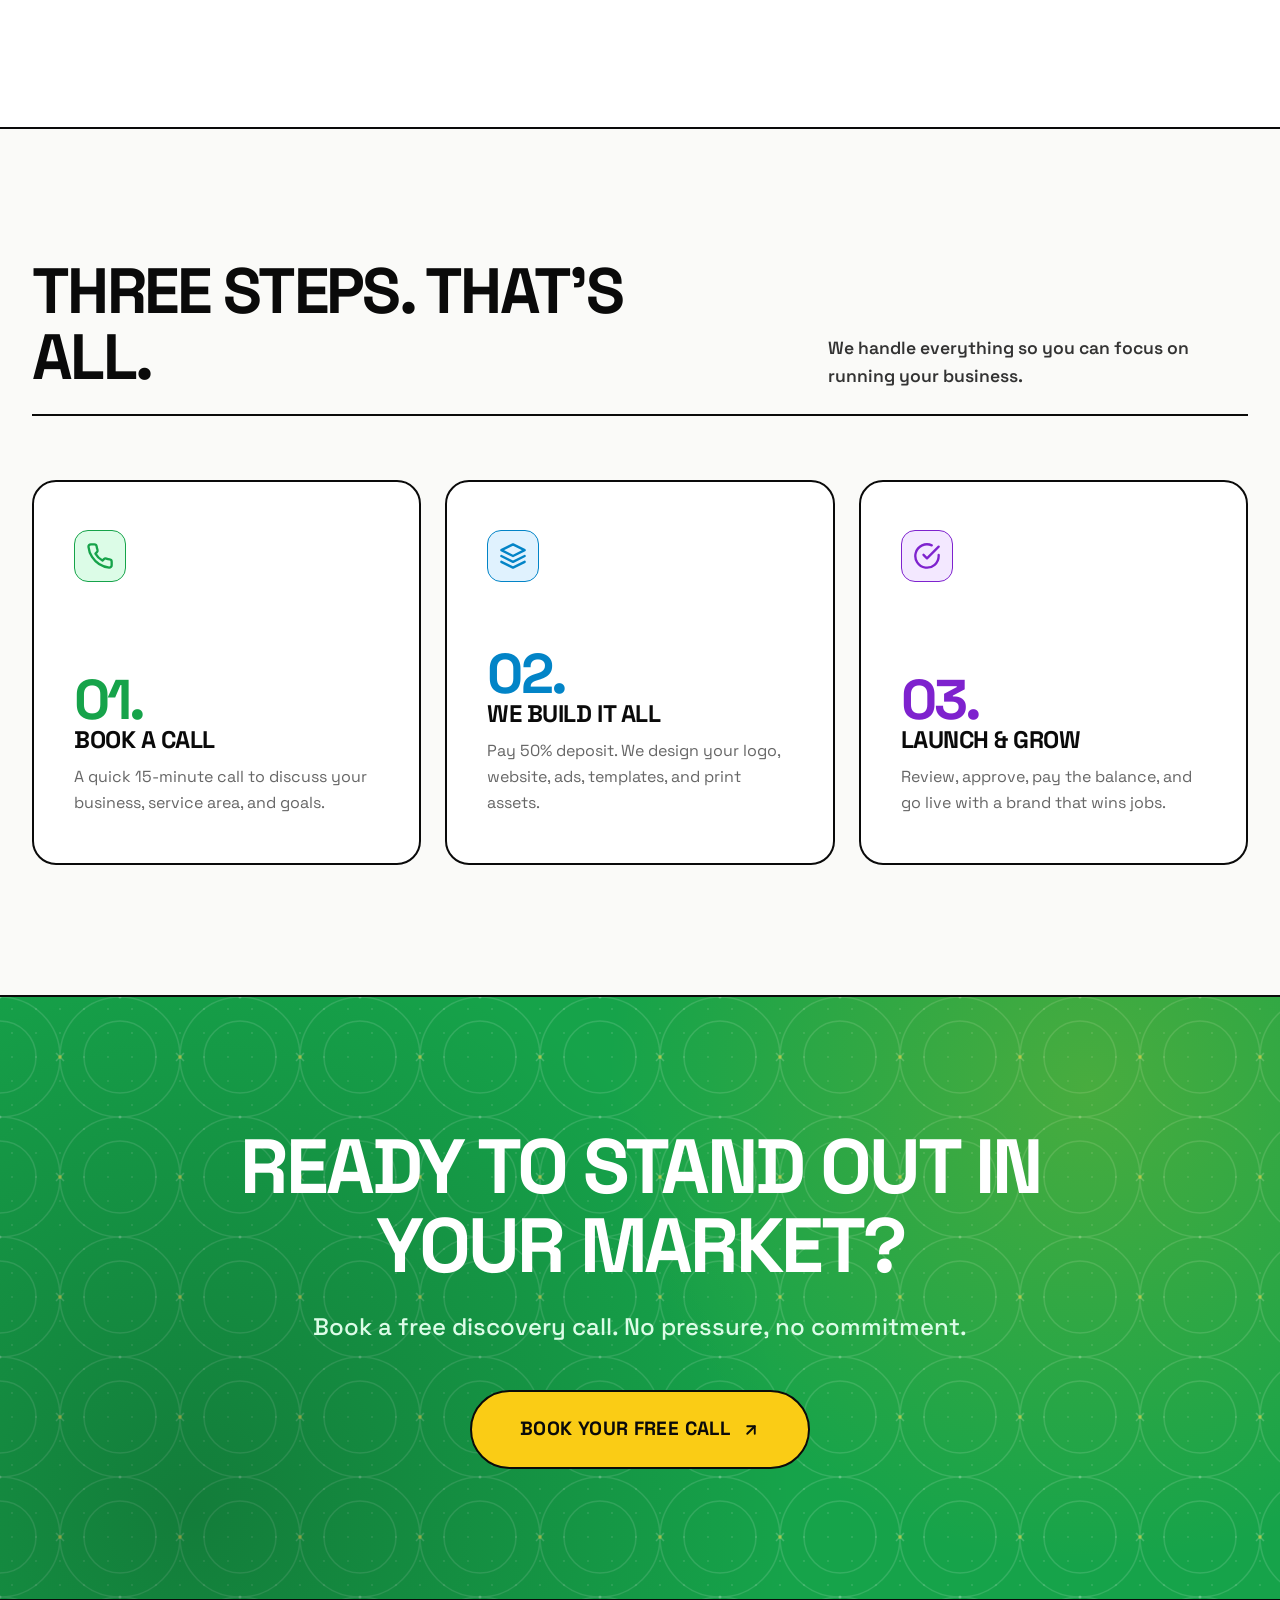
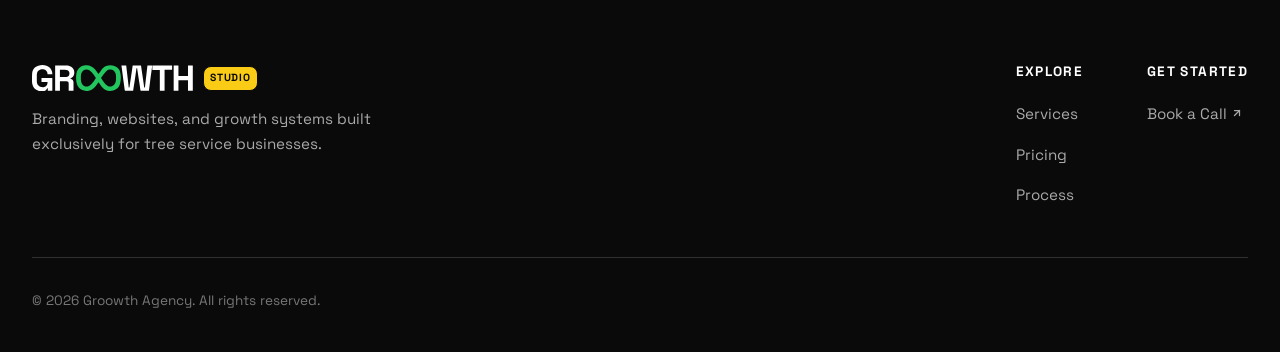
==== commit ebb50fee: "Update WHAT'S INCLUDED cards with new deliverables and SVGs" ====
--- a/index.html
+++ b/index.html
@@ -186,8 +186,8 @@
                         </svg>
                     </div>
                     <div>
-                        <h3>Logo Audit &amp; Redesign</h3>
-                        <p>A crisp, modern logo that looks sharp on trucks, uniforms, and screens.</p>
+                        <h3>Brand Refresh</h3>
+                        <p>A crisp, modern logo and visual identity that looks sharp on trucks, uniforms, and screens.</p>
                     </div>
                 </article>
 
@@ -201,8 +201,8 @@
                         </svg>
                     </div>
                     <div>
-                        <h3>Custom SEO Website</h3>
-                        <p>Fast, mobile-first website with copywriting built to turn visitors into calls.</p>
+                        <h3>High-Converting Website</h3>
+                        <p>Fast, mobile-first website with copywriting built to turn visitors into local tree service leads.</p>
                     </div>
                 </article>
 
@@ -217,8 +217,8 @@
                         </svg>
                     </div>
                     <div>
-                        <h3>Social Media Templates</h3>
-                        <p>Branded post templates for before/after photos, tips, and project showcases.</p>
+                        <h3>Social Media Starter Kit</h3>
+                        <p>Branded post templates for before/after photos, tips, and project showcases on your pages.</p>
                     </div>
                 </article>
 
@@ -232,8 +232,8 @@
                         </svg>
                     </div>
                     <div>
-                        <h3>Meta Ads Creatives</h3>
-                        <p>Scroll-stopping ad graphics designed to generate tree service inquiries.</p>
+                        <h3>Ad Creatives</h3>
+                        <p>Scroll-stopping graphics and ad copy designed specifically to generate tree service inquiries.</p>
                     </div>
                 </article>
 
@@ -248,8 +248,8 @@
                         </svg>
                     </div>
                     <div>
-                        <h3>Flyer &amp; Banner Design</h3>
-                        <p>Print designs for door-to-door canvassing, lawn signs, and local events.</p>
+                        <h3>Flyer &amp; Business Card</h3>
+                        <p>Professional print designs for door-to-door canvassing, lawn signs, and handing to clients.</p>
                     </div>
                 </article>
 
@@ -262,7 +262,7 @@
                     </div>
                     <div>
                         <h3>Meta &amp; Google Ads Setup</h3>
-                        <p>Full campaign structure on Google Search and Meta for local targeting.</p>
+                        <p>Full campaign structure on Google Search and Meta for highly-targeted local lead generation.</p>
                     </div>
                 </article>
 
@@ -275,8 +275,8 @@
                         </svg>
                     </div>
                     <div>
-                        <h3>Google Business Optimization</h3>
-                        <p>Audit and optimize your profile to rank higher in local map results.</p>
+                        <h3>Google Business Profile</h3>
+                        <p>Audit and optimize your GBP profile to rank higher in the local map pack search results.</p>
                     </div>
                 </article>
 
@@ -284,15 +284,13 @@
                     <div class="cell-icon">
                         <svg width="28" height="28" viewBox="0 0 24 24" fill="none" stroke="currentColor"
                             stroke-width="1.8" stroke-linecap="round" stroke-linejoin="round">
-                            <rect x="2" y="4" width="20" height="16" rx="2" />
-                            <path d="M2 8h20" />
-                            <path d="M2 16h20" />
-                            <path d="M9 4v16" />
-                        </svg>
-                    </div>
-                    <div>
-                        <h3>Business Card Design</h3>
-                        <p>A professional card that leaves an impression with homeowners and managers.</p>
+                            <circle cx="11" cy="11" r="8" />
+                            <line x1="21" y1="21" x2="16.65" y2="16.65" />
+                        </svg>
+                    </div>
+                    <div>
+                        <h3>Local SEO Foundation</h3>
+                        <p>On-page and technical SEO setup to help your tree business rank higher in your service areas.</p>
                     </div>
                 </article>
 
@@ -300,13 +298,14 @@
                     <div class="cell-icon">
                         <svg width="28" height="28" viewBox="0 0 24 24" fill="none" stroke="currentColor"
                             stroke-width="1.8" stroke-linecap="round" stroke-linejoin="round">
-                            <path d="M4 19.5A2.5 2.5 0 0 1 6.5 17H20" />
-                            <path d="M6.5 2H20v20H6.5A2.5 2.5 0 0 1 4 19.5v-15A2.5 2.5 0 0 1 6.5 2z" />
-                        </svg>
-                    </div>
-                    <div>
-                        <h3>Tree Services Manual PDF</h3>
-                        <p>An illustrated guide explaining your services, with visuals you can share with clients.</p>
+                            <line x1="12" y1="20" x2="12" y2="10" />
+                            <line x1="18" y1="20" x2="18" y2="4" />
+                            <line x1="6" y1="20" x2="6" y2="16" />
+                        </svg>
+                    </div>
+                    <div>
+                        <h3>Conversion Tracking</h3>
+                        <p>End-to-end tracking for calls and form submissions so you know exactly what drives results.</p>
                     </div>
                 </article>
             </div>
@@ -337,7 +336,7 @@
                         <div class="pkg-price-wrap">
                             <span class="pkg-launch-label">Launch Offer</span>
                             <span class="pkg-price" data-count="300" data-prefix="$">$300</span>
-                            <p class="pkg-portfolio-note">We're building our portfolio with tree service businesses. This special price is available for a limited number of clients before our standard pricing increases.</p>
+                            <p class="pkg-portfolio-note">Limited-time pricing for a select number of clients before our rates go up.</p>
                         </div>
                     </div>
 
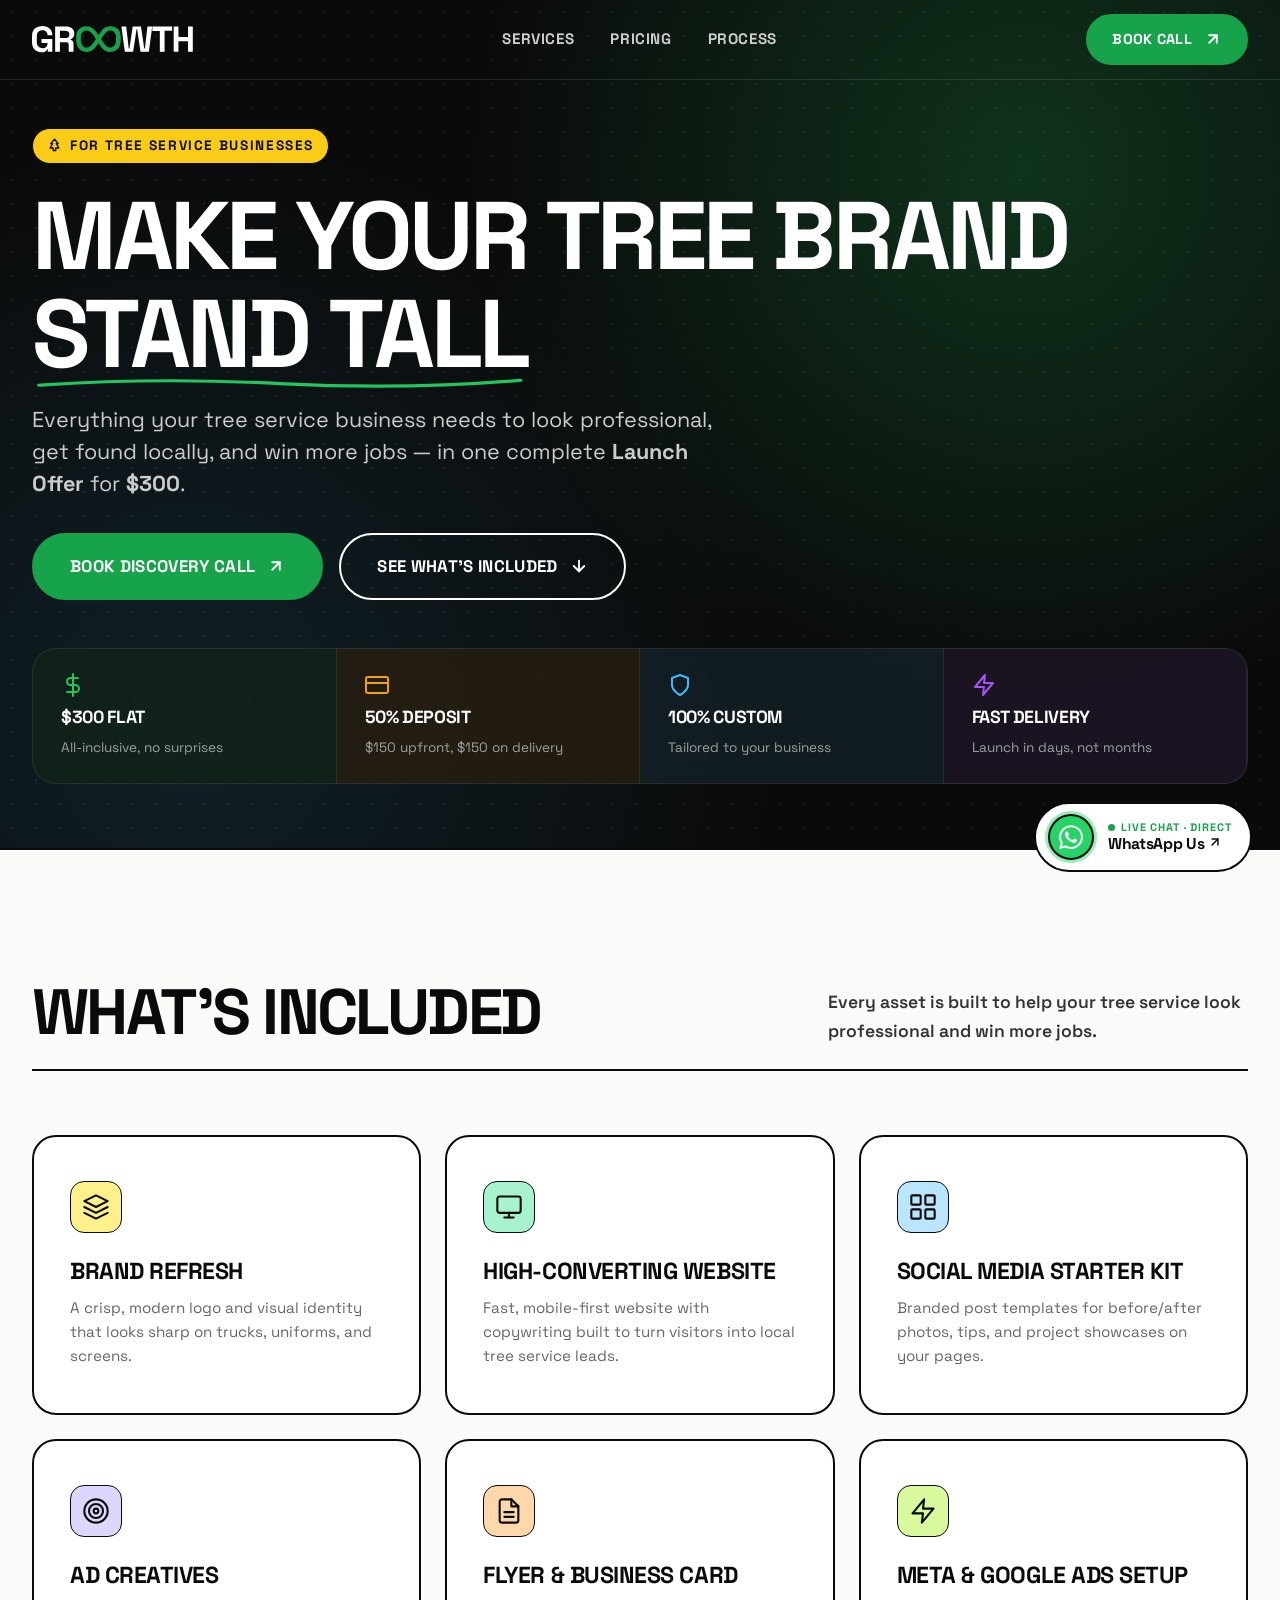
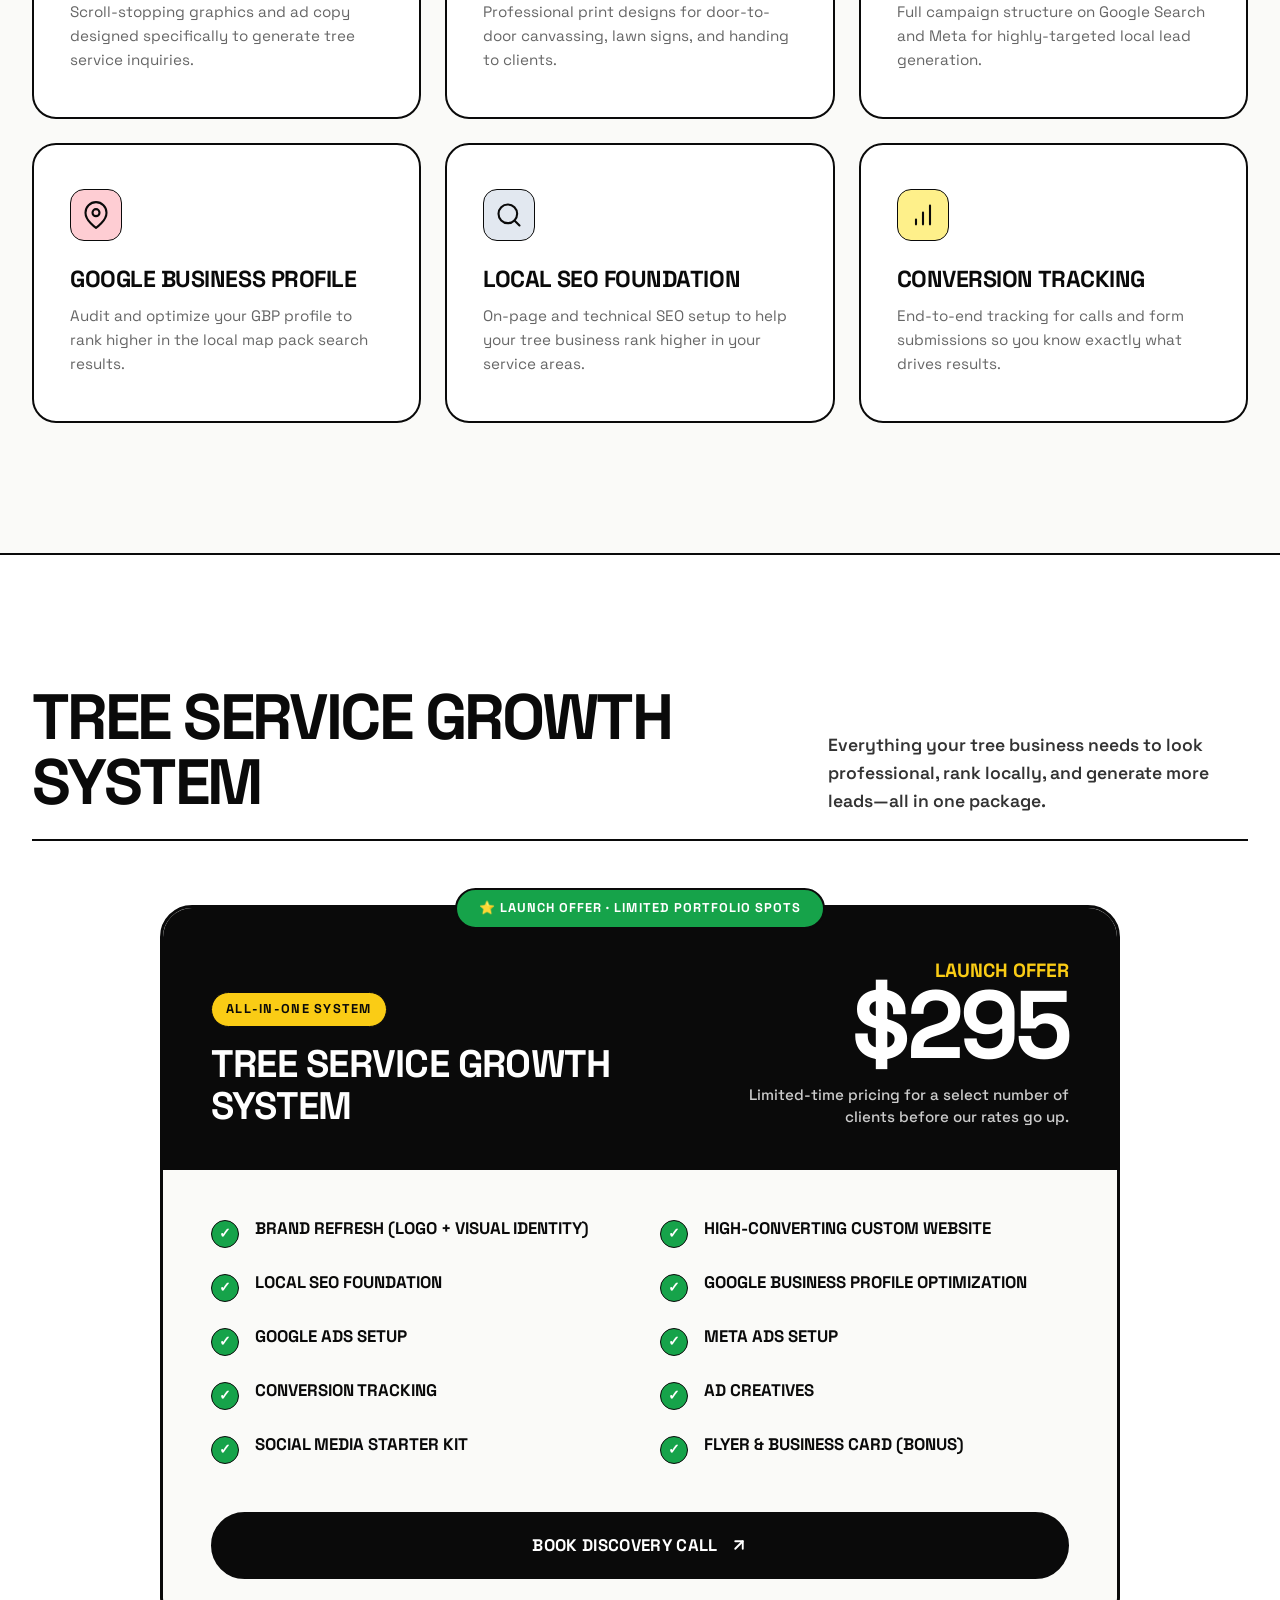
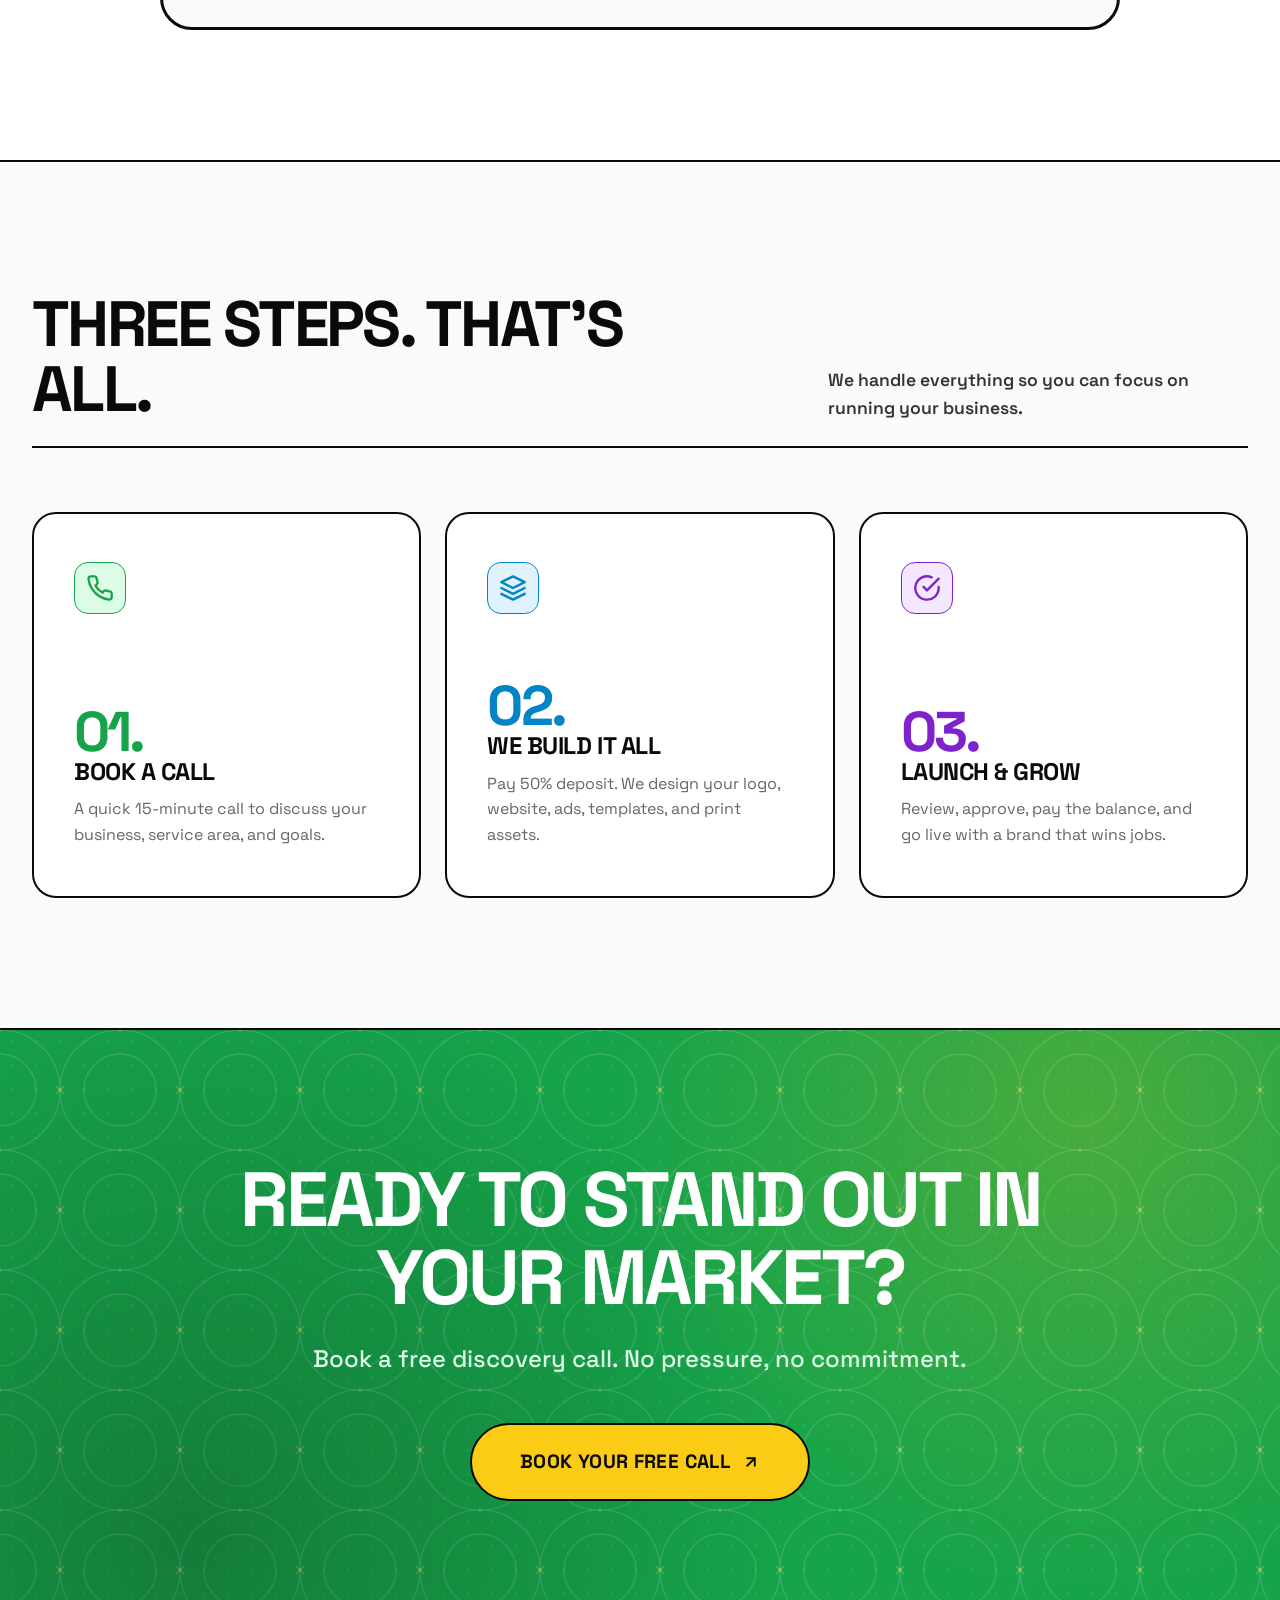
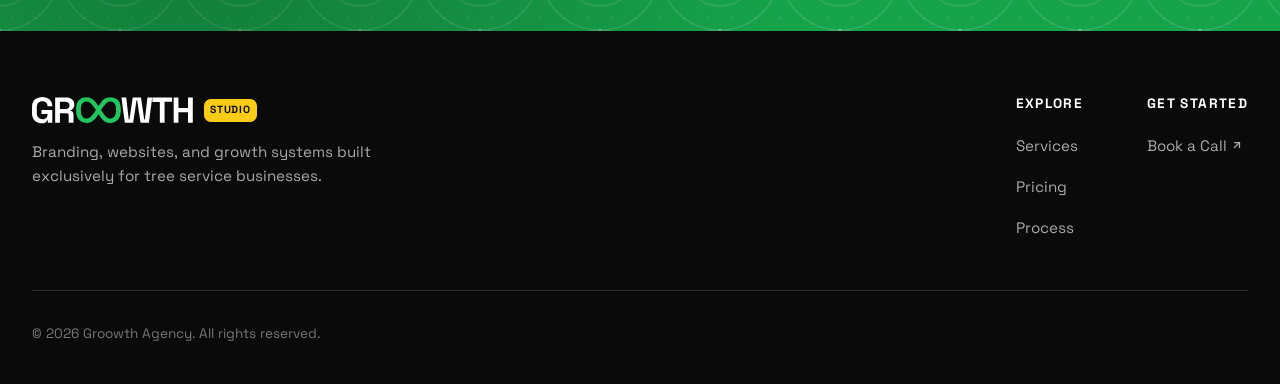
==== commit 3e3005e7: "Update hero subtitle text" ====
--- a/index.html
+++ b/index.html
@@ -110,8 +110,7 @@
                         <path d="M5 14 Q 75 4, 150 12 T 295 8" fill="none" stroke="var(--accent-green)" stroke-width="4"
                             stroke-linecap="round" />
                     </svg></span></h1>
-            <p class="hero-sub reveal reveal-delay-1">Professional branding, fast websites, social templates, paid ads,
-                and print design — all in one $300 package.</p>
+            <p class="hero-sub reveal reveal-delay-1">Everything your tree service business needs to look professional, get found locally, and win more jobs — in one complete <strong>Launch Offer</strong> for <strong>$300</strong>.</p>
 
             <div class="hero-actions reveal reveal-delay-2">
                 <a href="https://cal.com/haythem-rais/discovery-call" class="btn btn-primary" target="_blank"
